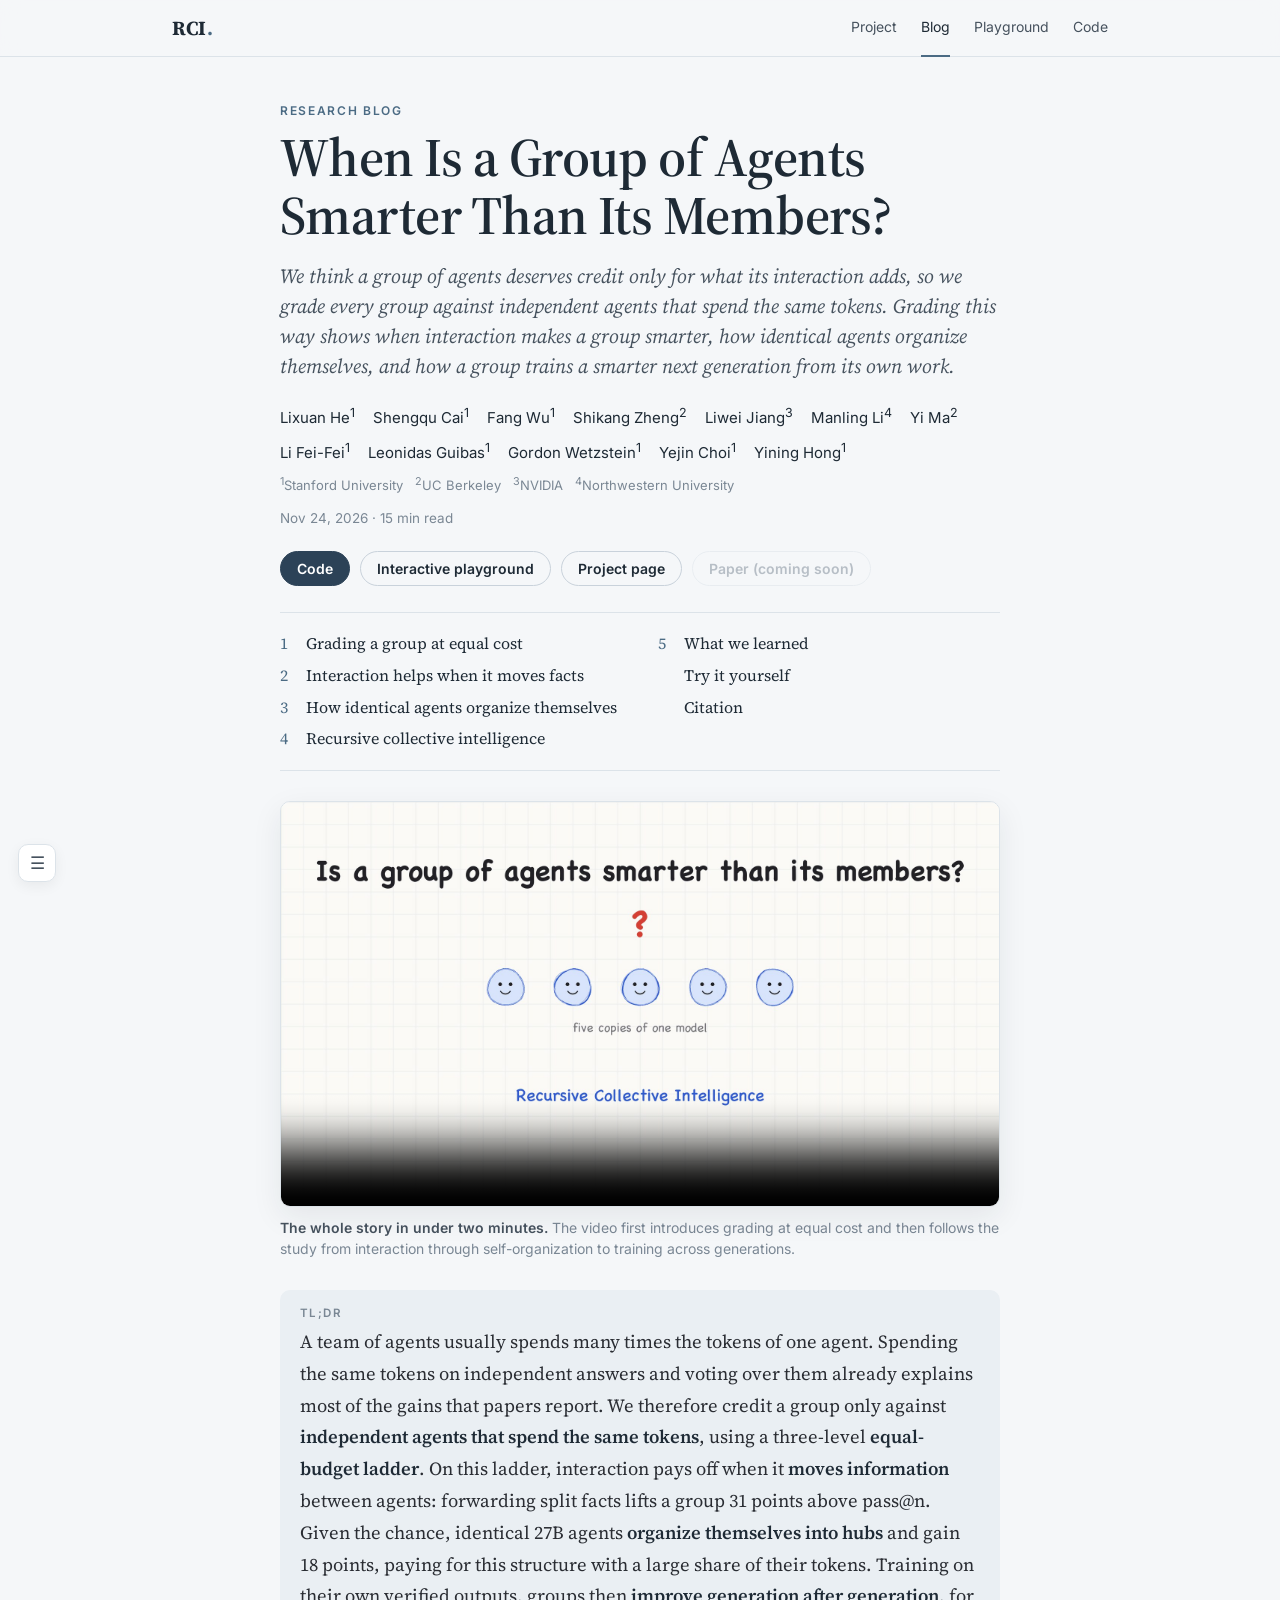
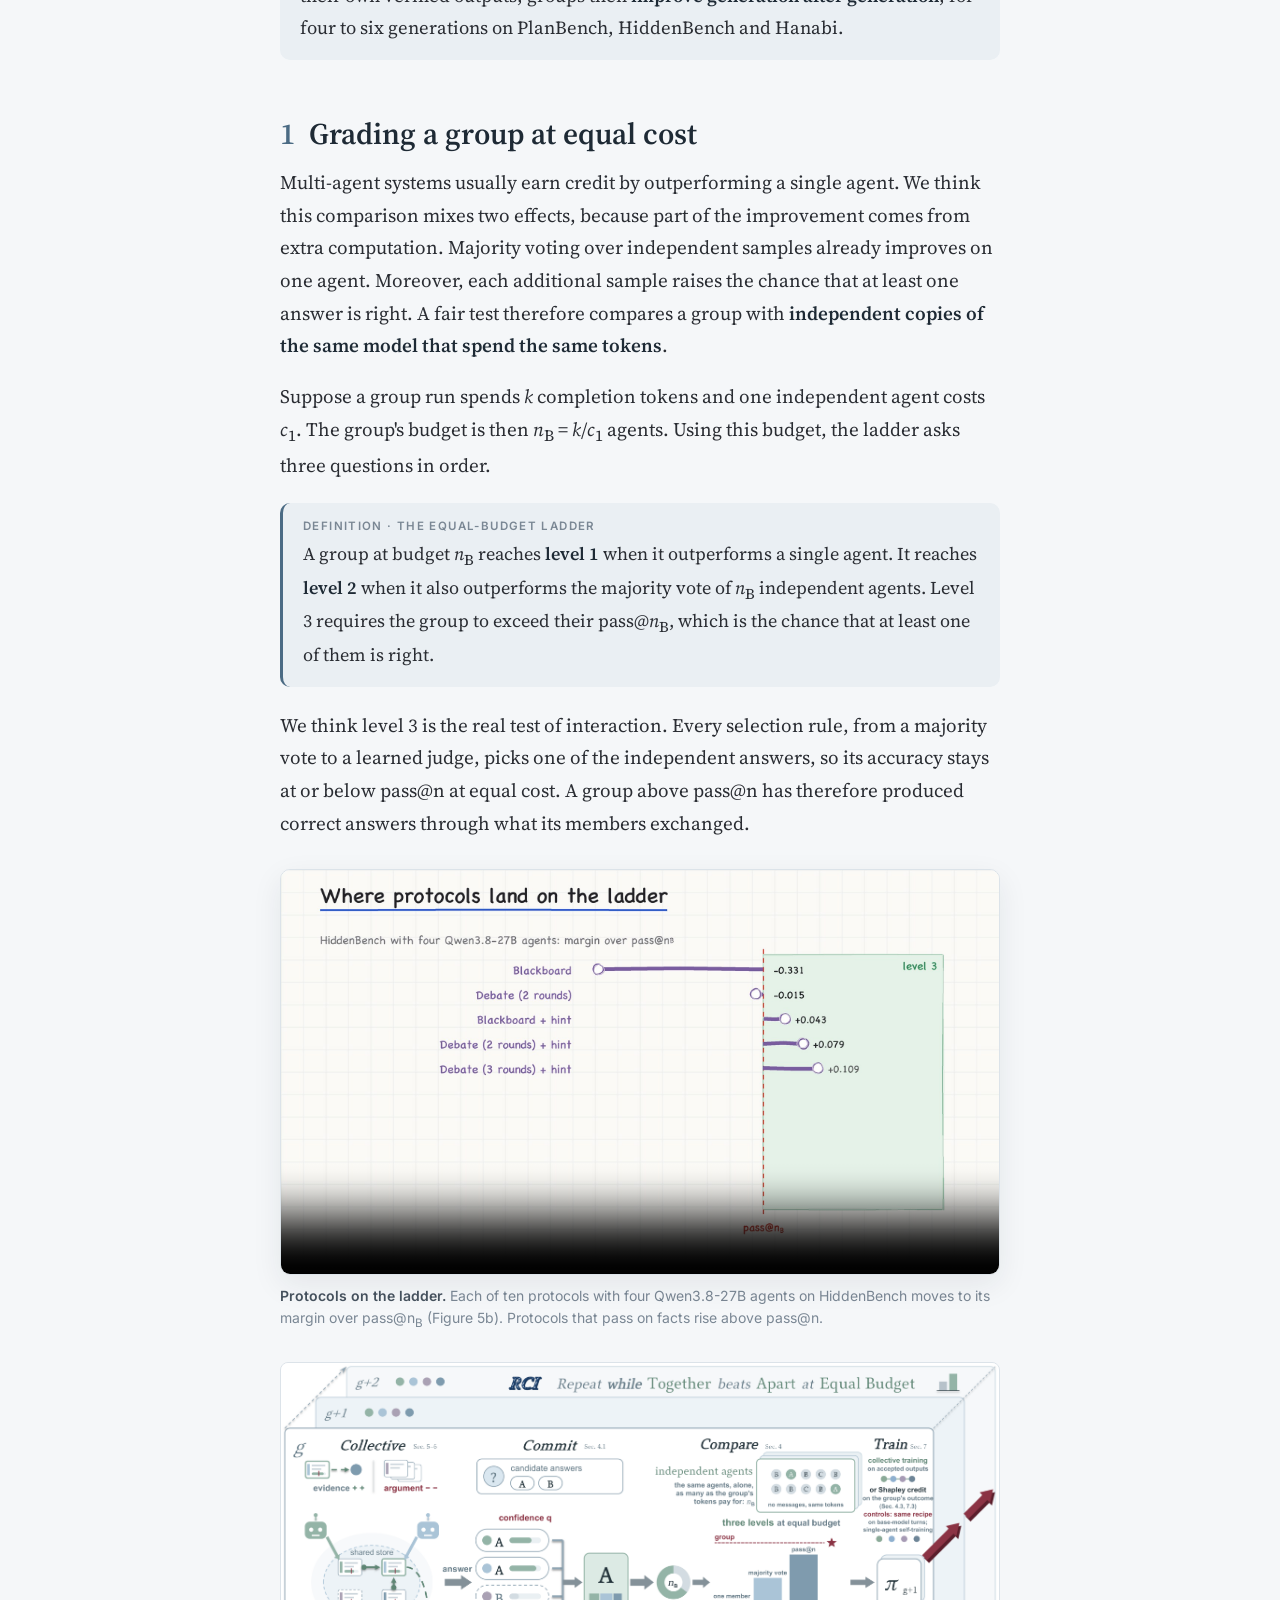
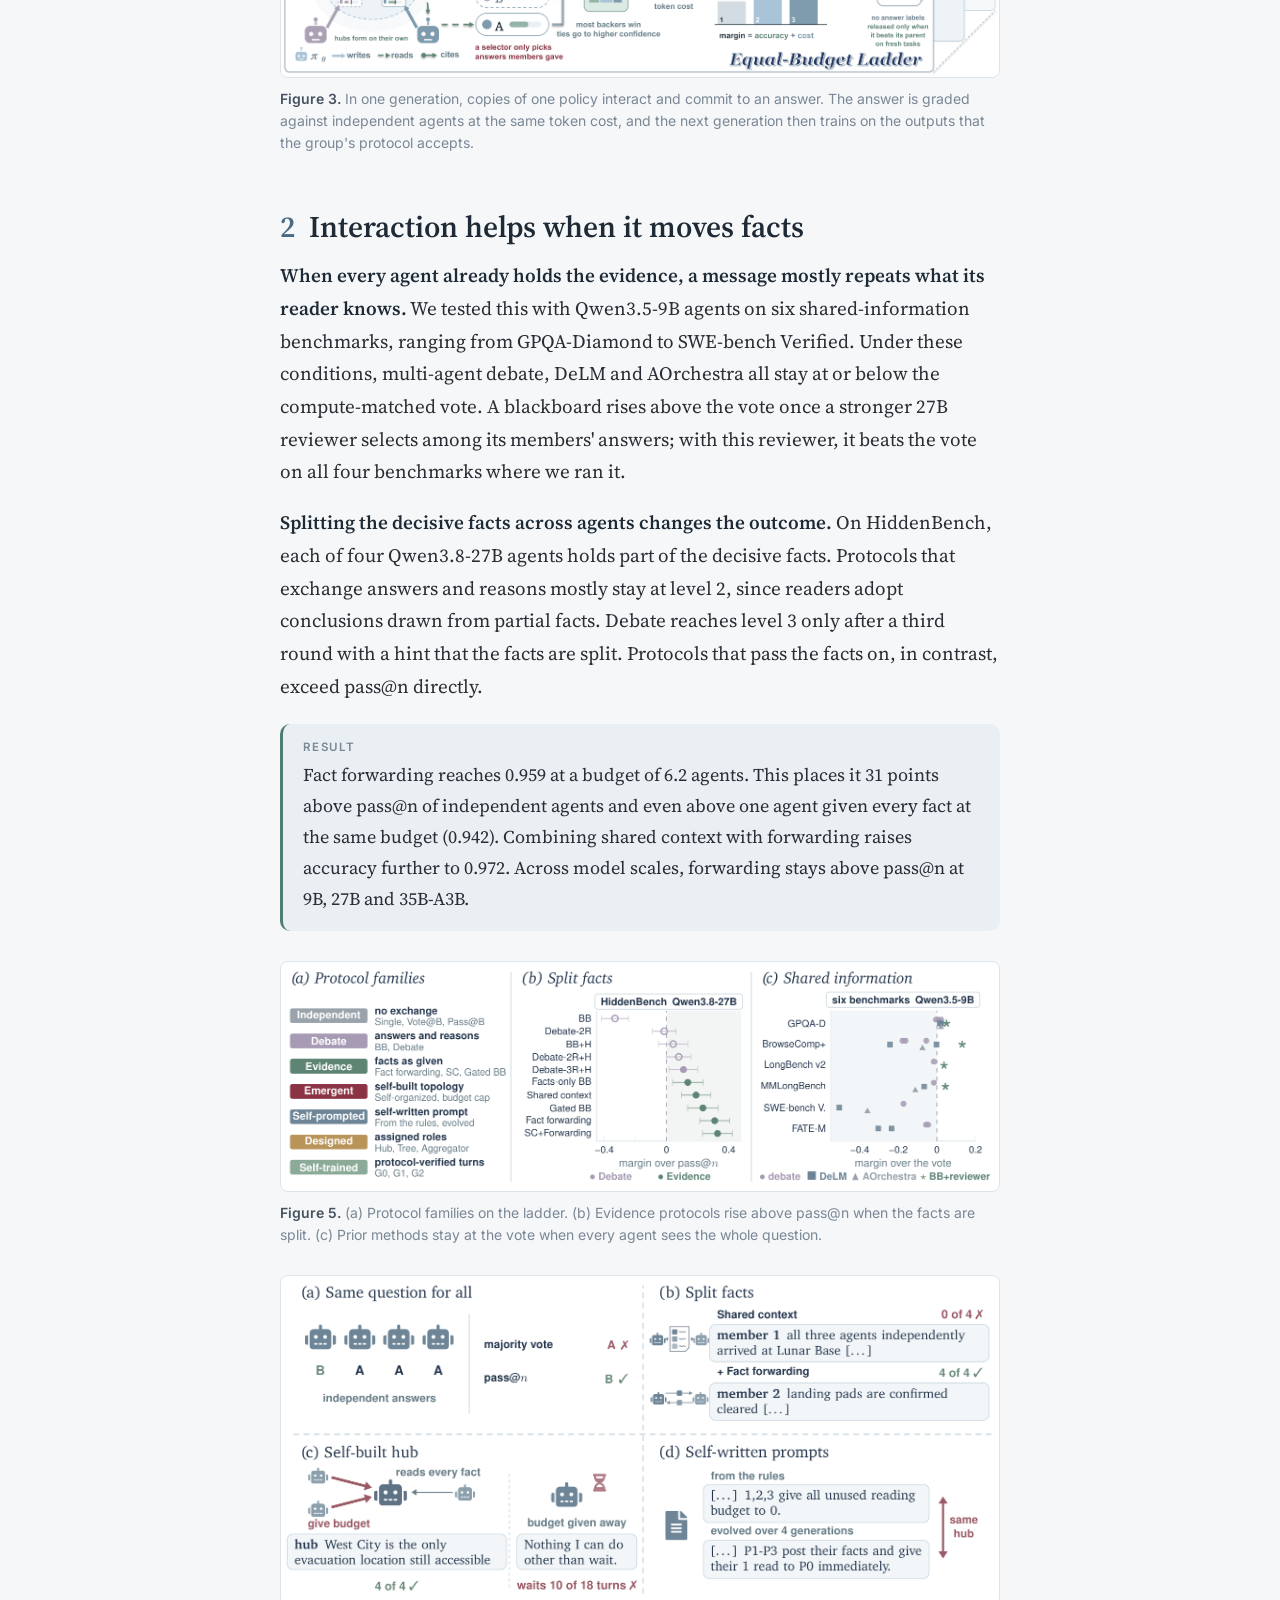
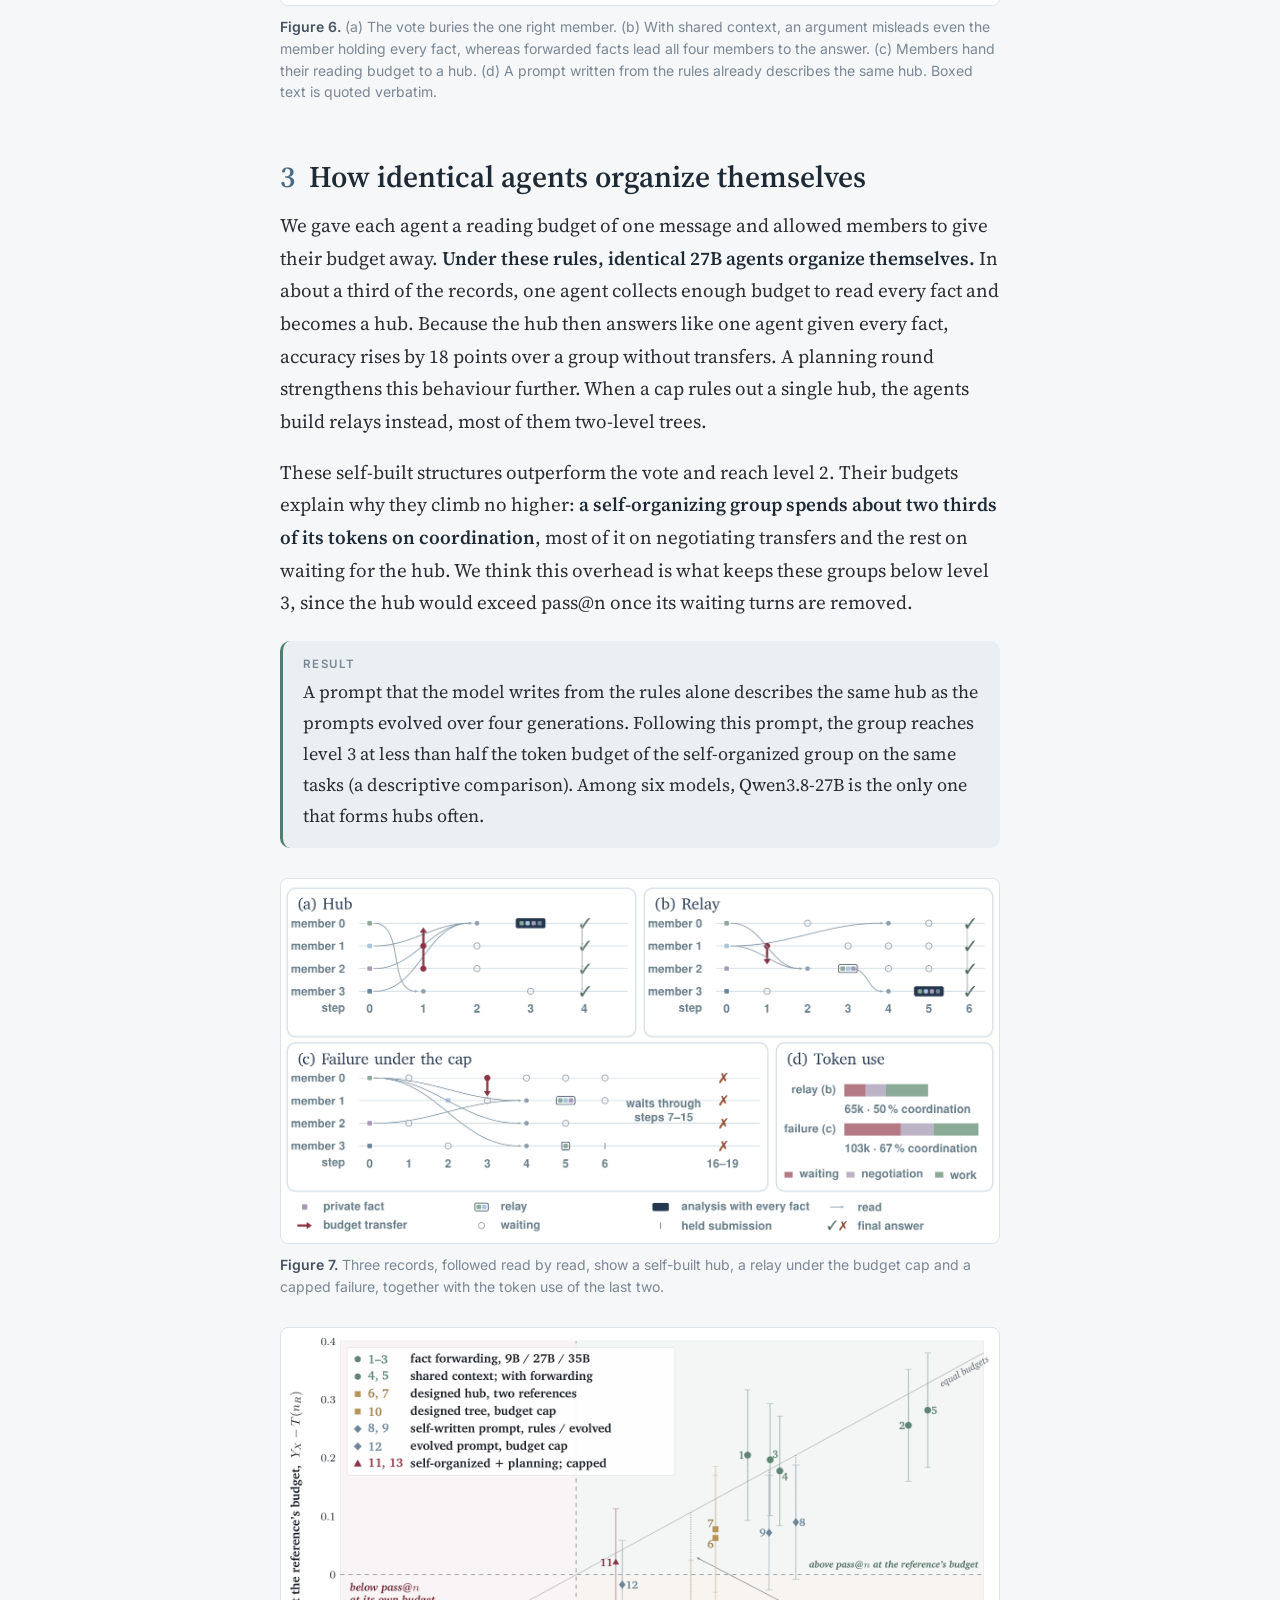
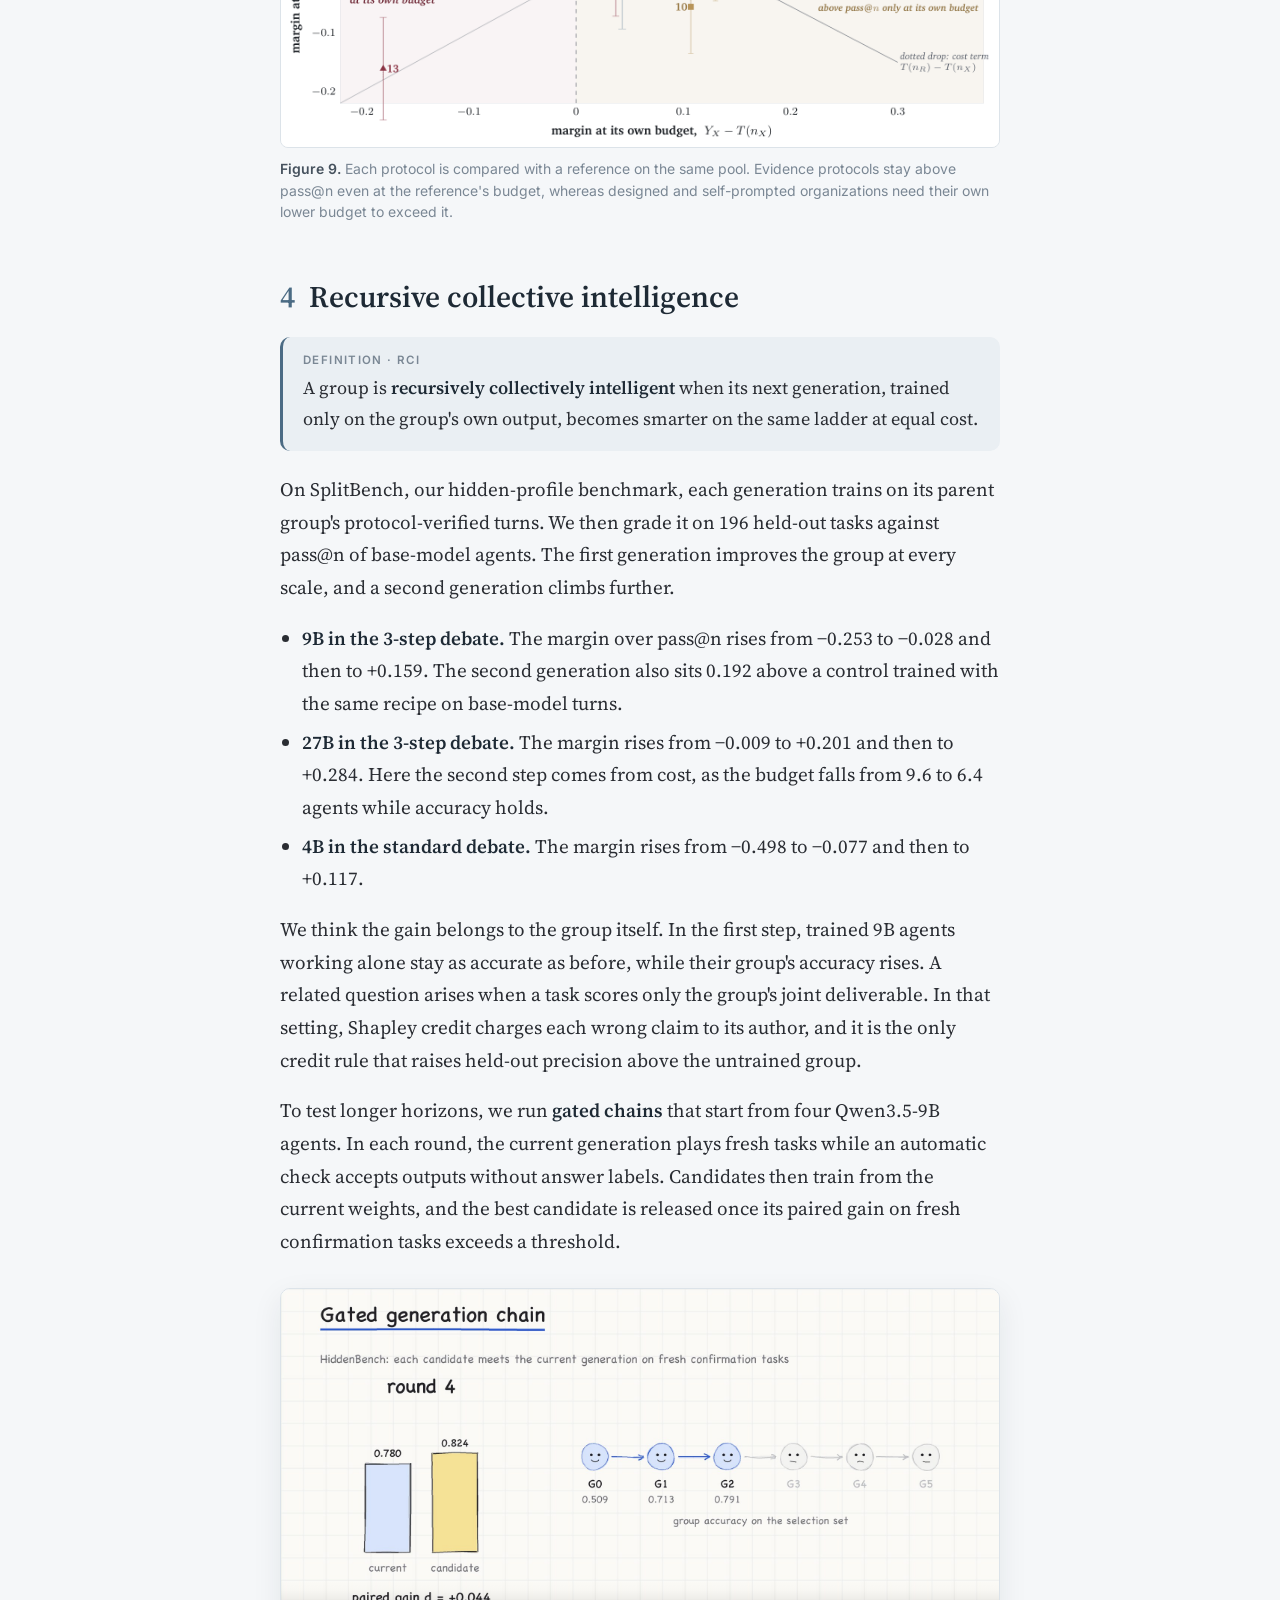
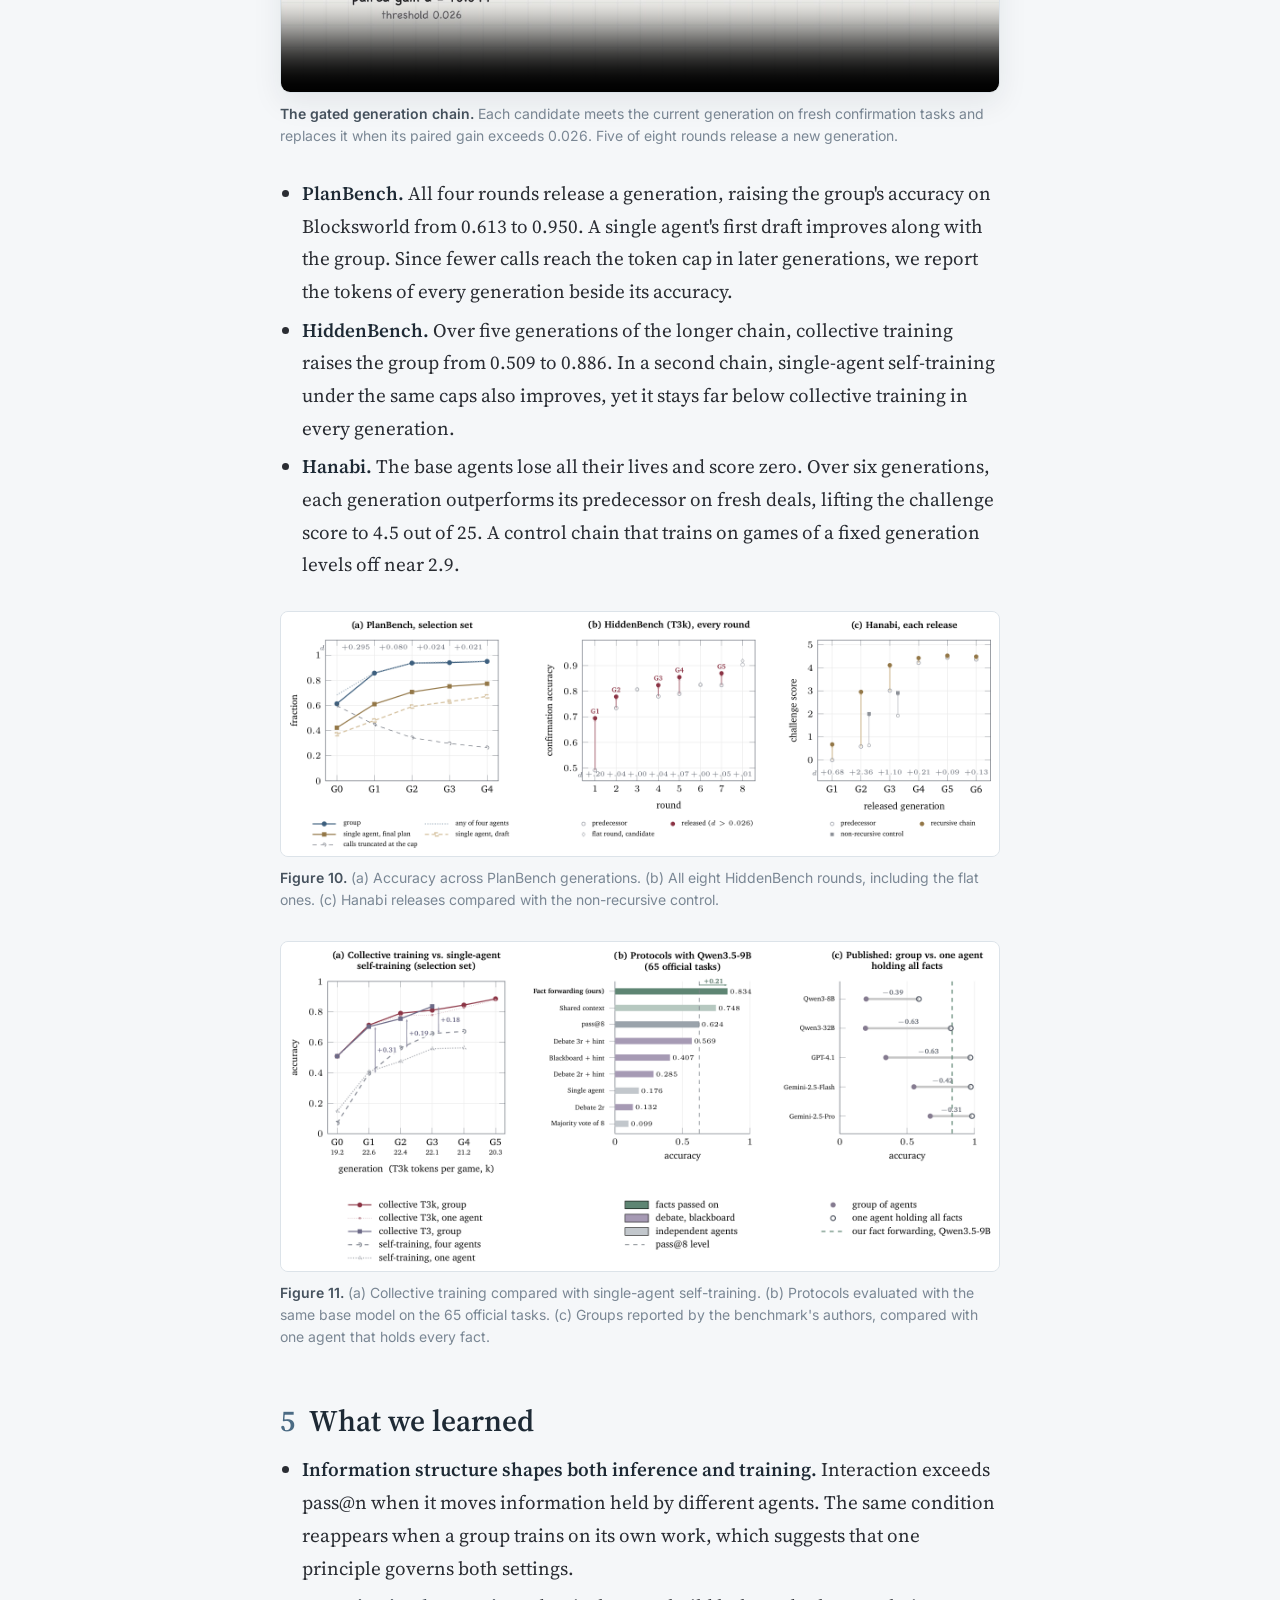
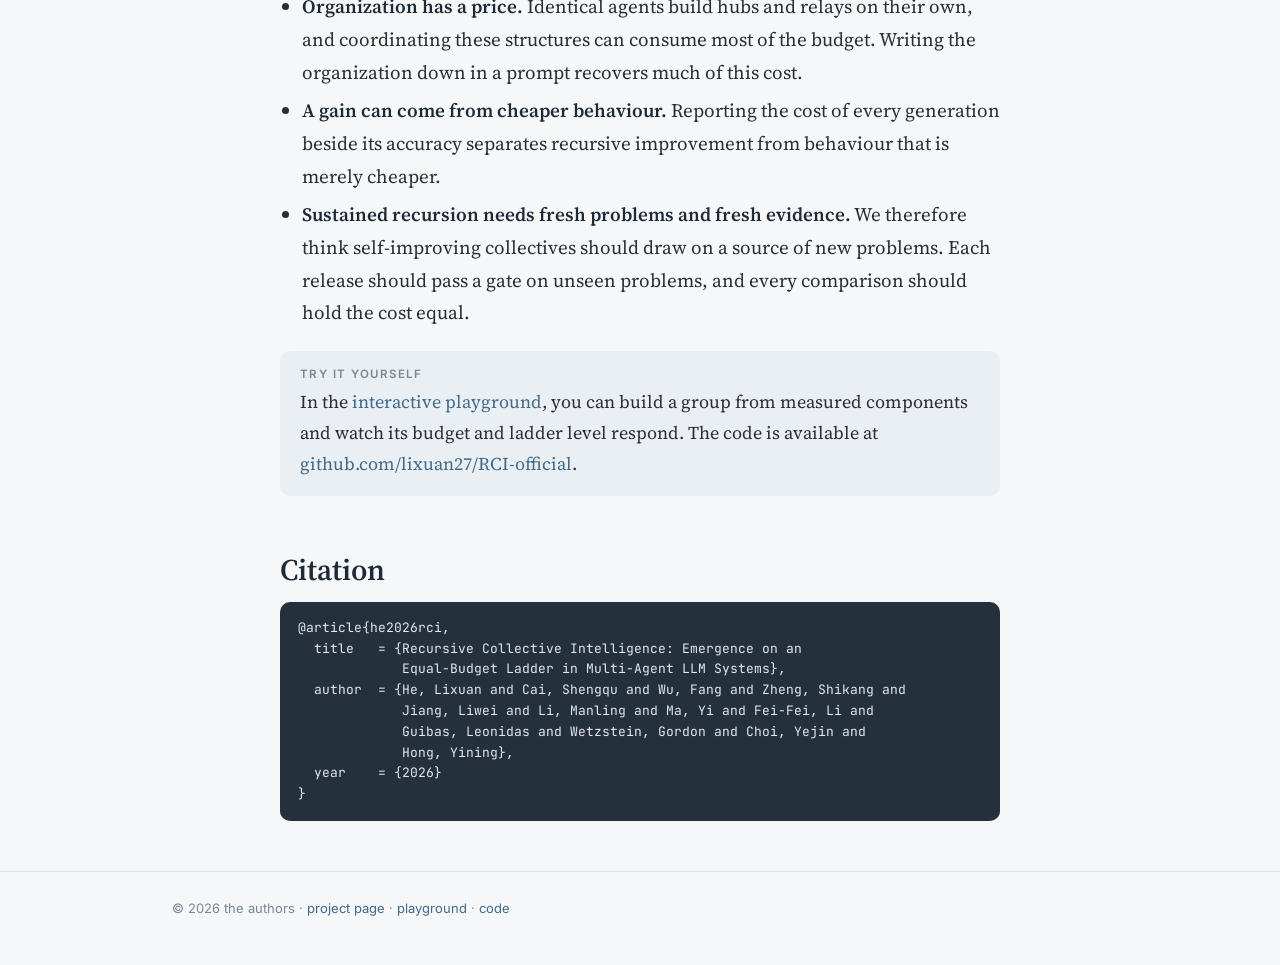
==== blog/index.html @ 14d9c44f "Site: merge blog recursion sections; drop 'public benchmark' wording; refreshed Figures 6 and 7 Co-A" ====
<!DOCTYPE html>
<html lang="en">
<head>
<meta charset="utf-8">
<meta name="viewport" content="width=device-width, initial-scale=1, viewport-fit=cover">
<title>When Is a Group of Agents Smarter Than Its Members?</title>
<meta name="description" content="The equal-budget ladder and recursive collective intelligence in multi-agent LLM systems.">
<link rel="preconnect" href="https://fonts.googleapis.com"><link rel="preconnect" href="https://fonts.gstatic.com" crossorigin>
<link href="https://fonts.googleapis.com/css2?family=Inter:wght@400;500;600;700&family=Source+Serif+4:ital,opsz,wght@0,8..60,400;0,8..60,600;0,8..60,700;1,8..60,400&family=JetBrains+Mono:wght@400;600&display=swap" rel="stylesheet">
<link rel="stylesheet" href="../assets/style.css">
</head>
<body>
<div class="progress" id="progress"></div>
<div class="topbar"><div class="wrap">
  <a class="brand" href="../">RCI<span>.</span></a>
  <div class="nav-links"><a href="../">Project</a><a class="on" href="./">Blog</a><a href="../playground/">Playground</a><a href="https://github.com/lixuan27/RCI-official">Code</a></div>
</div></div>

<main class="wrap">
<header class="col" style="padding-top:46px">
  <div class="kicker">Research blog</div>
  <h1 class="title">When Is a Group of Agents Smarter Than Its Members?</h1>
  <p class="dek">We think a group of agents deserves credit only for what its interaction adds, so we grade every group against independent agents that spend the same tokens. Grading this way shows when interaction makes a group smarter, how identical agents organize themselves, and how a group trains a smarter next generation from its own work.</p>
  <div class="authors"><span>Lixuan He<sup>1</sup></span><span>Shengqu Cai<sup>1</sup></span><span>Fang Wu<sup>1</sup></span><span>Shikang Zheng<sup>2</sup></span><span>Liwei Jiang<sup>3</sup></span><span>Manling Li<sup>4</sup></span><span>Yi Ma<sup>2</sup></span><span>Li Fei-Fei<sup>1</sup></span><span>Leonidas Guibas<sup>1</sup></span><span>Gordon Wetzstein<sup>1</sup></span><span>Yejin Choi<sup>1</sup></span><span>Yining Hong<sup>1</sup></span></div>
  <div class="affils"><sup>1</sup>Stanford University &nbsp; <sup>2</sup>UC Berkeley &nbsp; <sup>3</sup>NVIDIA &nbsp; <sup>4</sup>Northwestern University</div>
  <div class="byline">Nov 24, 2026 · 15 min read</div>
  <div class="btns">
    <a class="btn" href="https://github.com/lixuan27/RCI-official">Code</a>
    <a class="btn ghost" href="../playground/">Interactive playground</a>
    <a class="btn ghost" href="../">Project page</a>
    <a class="btn off" aria-disabled="true">Paper (coming soon)</a>
  </div>
  <nav class="toc">
    <a href="#s1"><span class="n">1</span>Grading a group at equal cost</a>
    <a href="#s5"><span class="n">5</span>What we learned</a>
    <a href="#s2"><span class="n">2</span>Interaction helps when it moves facts</a>
    <a href="#try"><span class="n"></span>Try it yourself</a>
    <a href="#s3"><span class="n">3</span>How identical agents organize themselves</a>
    <a href="#cite"><span class="n"></span>Citation</a>
    <a href="#s4"><span class="n">4</span>Recursive collective intelligence</a>
  </nav>
</header>

<figure class="w">
  <div class="video"><video src="../video/overview.mp4" poster="../video/overview_poster.jpg" controls preload="metadata" playsinline></video></div>
  <figcaption><b>The whole story in under two minutes.</b> The video first introduces grading at equal cost and then follows the study from interaction through self-organization to training across generations.</figcaption>
</figure>

<article class="prose">
  <div class="callout tldr"><div class="lab">TL;DR</div>
    <p>A team of agents usually spends many times the tokens of one agent. Spending the same tokens on independent answers and voting over them already explains most of the gains that papers report. We therefore credit a group only against <b>independent agents that spend the same tokens</b>, using a three-level <b>equal-budget ladder</b>. On this ladder, interaction pays off when it <b>moves information</b> between agents: forwarding split facts lifts a group 31 points above pass@n. Given the chance, identical 27B agents <b>organize themselves into hubs</b> and gain 18 points, paying for this structure with a large share of their tokens. Training on their own verified outputs, groups then <b>improve generation after generation</b>, for four to six generations on PlanBench, HiddenBench and Hanabi.</p>
  </div>

  <h2 class="sec" id="s1"><span class="num">1</span>Grading a group at equal cost</h2>
  <p>Multi-agent systems usually earn credit by outperforming a single agent. We think this comparison mixes two effects, because part of the improvement comes from extra computation. Majority voting over independent samples already improves on one agent. Moreover, each additional sample raises the chance that at least one answer is right. A fair test therefore compares a group with <b>independent copies of the same model that spend the same tokens</b>.</p>
  <p>Suppose a group run spends <i>k</i> completion tokens and one independent agent costs <i>c</i><sub>1</sub>. The group's budget is then <i>n</i><sub>B</sub> = <i>k</i>/<i>c</i><sub>1</sub> agents. Using this budget, the ladder asks three questions in order.</p>
  <div class="callout def"><div class="lab">Definition · the equal-budget ladder</div>
    <p>A group at budget <i>n</i><sub>B</sub> reaches <b>level 1</b> when it outperforms a single agent. It reaches <b>level 2</b> when it also outperforms the majority vote of <i>n</i><sub>B</sub> independent agents. Level 3 requires the group to exceed their pass@<i>n</i><sub>B</sub>, which is the chance that at least one of them is right.</p></div>
  <p>We think level 3 is the real test of interaction. Every selection rule, from a majority vote to a learned judge, picks one of the independent answers, so its accuracy stays at or below pass@n at equal cost. A group above pass@n has therefore produced correct answers through what its members exchanged.</p>
</article>
<figure class="w">
  <div class="video"><video src="../video/ladder.mp4" poster="../video/ladder_poster.jpg" controls muted loop preload="metadata" playsinline></video></div>
  <figcaption><b>Protocols on the ladder.</b> Each of ten protocols with four Qwen3.8-27B agents on HiddenBench moves to its margin over pass@n<sub>B</sub> (Figure 5b). Protocols that pass on facts rise above pass@n.</figcaption>
</figure>
<figure class="w"><img src="../assets/fig/fig3.png" alt="Overview of one generation"><figcaption><b>Figure 3.</b> In one generation, copies of one policy interact and commit to an answer. The answer is graded against independent agents at the same token cost, and the next generation then trains on the outputs that the group's protocol accepts.</figcaption></figure>

<article class="prose">
  <h2 class="sec" id="s2"><span class="num">2</span>Interaction helps when it moves facts</h2>
  <p><b>When every agent already holds the evidence, a message mostly repeats what its reader knows.</b> We tested this with Qwen3.5-9B agents on six shared-information benchmarks, ranging from GPQA-Diamond to SWE-bench Verified. Under these conditions, multi-agent debate, DeLM and AOrchestra all stay at or below the compute-matched vote. A blackboard rises above the vote once a stronger 27B reviewer selects among its members' answers; with this reviewer, it beats the vote on all four benchmarks where we ran it.</p>
  <p><b>Splitting the decisive facts across agents changes the outcome.</b> On HiddenBench, each of four Qwen3.8-27B agents holds part of the decisive facts. Protocols that exchange answers and reasons mostly stay at level 2, since readers adopt conclusions drawn from partial facts. Debate reaches level 3 only after a third round with a hint that the facts are split. Protocols that pass the facts on, in contrast, exceed pass@n directly.</p>
  <div class="callout res"><div class="lab">Result</div>
    <p>Fact forwarding reaches 0.959 at a budget of 6.2 agents. This places it 31 points above pass@n of independent agents and even above one agent given every fact at the same budget (0.942). Combining shared context with forwarding raises accuracy further to 0.972. Across model scales, forwarding stays above pass@n at 9B, 27B and 35B-A3B.</p></div>
</article>
<figure class="w"><img src="../assets/fig/fig5.png" alt="Protocol families on the ladder"><figcaption><b>Figure 5.</b> (a) Protocol families on the ladder. (b) Evidence protocols rise above pass@n when the facts are split. (c) Prior methods stay at the vote when every agent sees the whole question.</figcaption></figure>
<figure class="w"><img src="../assets/fig/fig6.png" alt="Qualitative results"><figcaption><b>Figure 6.</b> (a) The vote buries the one right member. (b) With shared context, an argument misleads even the member holding every fact, whereas forwarded facts lead all four members to the answer. (c) Members hand their reading budget to a hub. (d) A prompt written from the rules already describes the same hub. Boxed text is quoted verbatim.</figcaption></figure>

<article class="prose">
  <h2 class="sec" id="s3"><span class="num">3</span>How identical agents organize themselves</h2>
  <p>We gave each agent a reading budget of one message and allowed members to give their budget away. <b>Under these rules, identical 27B agents organize themselves.</b> In about a third of the records, one agent collects enough budget to read every fact and becomes a hub. Because the hub then answers like one agent given every fact, accuracy rises by 18 points over a group without transfers. A planning round strengthens this behaviour further. When a cap rules out a single hub, the agents build relays instead, most of them two-level trees.</p>
  <p>These self-built structures outperform the vote and reach level 2. Their budgets explain why they climb no higher: <b>a self-organizing group spends about two thirds of its tokens on coordination</b>, most of it on negotiating transfers and the rest on waiting for the hub. We think this overhead is what keeps these groups below level 3, since the hub would exceed pass@n once its waiting turns are removed.</p>
  <div class="callout res"><div class="lab">Result</div>
    <p>A prompt that the model writes from the rules alone describes the same hub as the prompts evolved over four generations. Following this prompt, the group reaches level 3 at less than half the token budget of the self-organized group on the same tasks (a descriptive comparison). Among six models, Qwen3.8-27B is the only one that forms hubs often.</p></div>
</article>
<figure class="w"><img src="../assets/fig/fig7.png" alt="How identical agents organize"><figcaption><b>Figure 7.</b> Three records, followed read by read, show a self-built hub, a relay under the budget cap and a capped failure, together with the token use of the last two.</figcaption></figure>
<figure class="w"><img src="../assets/fig/fig9.png" alt="Accuracy and cost to level 3"><figcaption><b>Figure 9.</b> Each protocol is compared with a reference on the same pool. Evidence protocols stay above pass@n even at the reference's budget, whereas designed and self-prompted organizations need their own lower budget to exceed it.</figcaption></figure>

<article class="prose">
  <h2 class="sec" id="s4"><span class="num">4</span>Recursive collective intelligence</h2>
  <div class="callout def"><div class="lab">Definition · RCI</div>
    <p>A group is <b>recursively collectively intelligent</b> when its next generation, trained only on the group's own output, becomes smarter on the same ladder at equal cost.</p></div>
  <p>On SplitBench, our hidden-profile benchmark, each generation trains on its parent group's protocol-verified turns. We then grade it on 196 held-out tasks against pass@n of base-model agents. The first generation improves the group at every scale, and a second generation climbs further.</p>
  <ul>
    <li><b>9B in the 3-step debate.</b> The margin over pass@n rises from −0.253 to −0.028 and then to +0.159. The second generation also sits 0.192 above a control trained with the same recipe on base-model turns.</li>
    <li><b>27B in the 3-step debate.</b> The margin rises from −0.009 to +0.201 and then to +0.284. Here the second step comes from cost, as the budget falls from 9.6 to 6.4 agents while accuracy holds.</li>
    <li><b>4B in the standard debate.</b> The margin rises from −0.498 to −0.077 and then to +0.117.</li>
  </ul>
  <p>We think the gain belongs to the group itself. In the first step, trained 9B agents working alone stay as accurate as before, while their group's accuracy rises. A related question arises when a task scores only the group's joint deliverable. In that setting, Shapley credit charges each wrong claim to its author, and it is the only credit rule that raises held-out precision above the untrained group.</p>

  <p>To test longer horizons, we run <b>gated chains</b> that start from four Qwen3.5-9B agents. In each round, the current generation plays fresh tasks while an automatic check accepts outputs without answer labels. Candidates then train from the current weights, and the best candidate is released once its paired gain on fresh confirmation tasks exceeds a threshold.</p>
</article>
<figure class="w">
  <div class="video"><video src="../video/chain.mp4" poster="../video/chain_poster.jpg" controls muted loop preload="metadata" playsinline></video></div>
  <figcaption><b>The gated generation chain.</b> Each candidate meets the current generation on fresh confirmation tasks and replaces it when its paired gain exceeds 0.026. Five of eight rounds release a new generation.</figcaption>
</figure>
<article class="prose">
  <ul>
    <li><b>PlanBench.</b> All four rounds release a generation, raising the group's accuracy on Blocksworld from 0.613 to 0.950. A single agent's first draft improves along with the group. Since fewer calls reach the token cap in later generations, we report the tokens of every generation beside its accuracy.</li>
    <li><b>HiddenBench.</b> Over five generations of the longer chain, collective training raises the group from 0.509 to 0.886. In a second chain, single-agent self-training under the same caps also improves, yet it stays far below collective training in every generation.</li>
    <li><b>Hanabi.</b> The base agents lose all their lives and score zero. Over six generations, each generation outperforms its predecessor on fresh deals, lifting the challenge score to 4.5 out of 25. A control chain that trains on games of a fixed generation levels off near 2.9.</li>
  </ul>
</article>
<figure class="w"><img src="../assets/fig/fig10.png" alt="Recursion on three benchmarks"><figcaption><b>Figure 10.</b> (a) Accuracy across PlanBench generations. (b) All eight HiddenBench rounds, including the flat ones. (c) Hanabi releases compared with the non-recursive control.</figcaption></figure>
<figure class="w"><img src="../assets/fig/fig11.png" alt="HiddenBench details"><figcaption><b>Figure 11.</b> (a) Collective training compared with single-agent self-training. (b) Protocols evaluated with the same base model on the 65 official tasks. (c) Groups reported by the benchmark's authors, compared with one agent that holds every fact.</figcaption></figure>

<article class="prose">
  <h2 class="sec" id="s5"><span class="num">5</span>What we learned</h2>
  <ul>
    <li><b>Information structure shapes both inference and training.</b> Interaction exceeds pass@n when it moves information held by different agents. The same condition reappears when a group trains on its own work, which suggests that one principle governs both settings.</li>
    <li><b>Organization has a price.</b> Identical agents build hubs and relays on their own, and coordinating these structures can consume most of the budget. Writing the organization down in a prompt recovers much of this cost.</li>
    <li><b>A gain can come from cheaper behaviour.</b> Reporting the cost of every generation beside its accuracy separates recursive improvement from behaviour that is merely cheaper.</li>
    <li><b>Sustained recursion needs fresh problems and fresh evidence.</b> We therefore think self-improving collectives should draw on a source of new problems. Each release should pass a gate on unseen problems, and every comparison should hold the cost equal.</li>
  </ul>
  <div class="callout" id="try"><div class="lab">Try it yourself</div><p>In the <a href="../playground/">interactive playground</a>, you can build a group from measured components and watch its budget and ladder level respond. The code is available at <a href="https://github.com/lixuan27/RCI-official">github.com/lixuan27/RCI-official</a>.</p></div>

  <h2 class="sec" id="cite">Citation</h2>
<pre class="bib">@article{he2026rci,
  title   = {Recursive Collective Intelligence: Emergence on an
             Equal-Budget Ladder in Multi-Agent LLM Systems},
  author  = {He, Lixuan and Cai, Shengqu and Wu, Fang and Zheng, Shikang and
             Jiang, Liwei and Li, Manling and Ma, Yi and Fei-Fei, Li and
             Guibas, Leonidas and Wetzstein, Gordon and Choi, Yejin and
             Hong, Yining},
  year    = {2026}
}</pre>
</article>
</main>
<footer><div class="wrap">© 2026 the authors · <a href="../">project page</a> · <a href="../playground/">playground</a> · <a href="https://github.com/lixuan27/RCI-official">code</a></div></footer>

<div class="toc-float" id="tocf"><button aria-label="Contents" onclick="document.getElementById('tocf').classList.toggle('open')">☰</button>
  <div class="panel">
    <a href="#s1">1 · Grading a group at equal cost</a><a href="#s2">2 · Interaction helps when it moves facts</a><a href="#s3">3 · How identical agents organize themselves</a>
    <a href="#s4">4 · Recursive collective intelligence</a><a href="#s5">5 · What we learned</a><a href="#cite">Citation</a>
  </div></div>
<script>
const bar=document.getElementById('progress'), secs=[...document.querySelectorAll('h2.sec[id]')], links=[...document.querySelectorAll('#tocf .panel a')];
addEventListener('scroll',()=>{const h=document.documentElement; bar.style.width=(100*h.scrollTop/(h.scrollHeight-h.clientHeight))+'%';
  let cur=secs[0].id; for(const s of secs){ if(s.getBoundingClientRect().top<120) cur=s.id; } links.forEach(a=>a.classList.toggle('on',a.getAttribute('href')==='#'+cur));},{passive:true});
document.addEventListener('click',e=>{const t=document.getElementById('tocf'); if(!t.contains(e.target)) t.classList.remove('open');});
</script>
</body>
</html>
---- assets/style.css ----
:root{
  --paper:#f5f7f9;--paper2:#eaeff3;--ink:#1e2a35;--ink2:#46525e;--mute:#7a8794;--line:#dce3e9;--card:#ffffff;
  --accent:#4b6b84;--navy:#2c4257;--sage:#4f7d71;--crim:#9a4a57;--plum:#6f6590;--sand:#a08c63;--slate:#6c8496;--sky:#3f6a8c;
  --serif:"Source Serif 4","Iowan Old Style",Georgia,serif;
  --sans:"Inter",-apple-system,"Segoe UI",Roboto,"Helvetica Neue",Arial,sans-serif;
  --mono:"JetBrains Mono",ui-monospace,SFMono-Regular,Menlo,monospace;
  --col:720px;--wide:980px;
}
*{box-sizing:border-box}
html{scroll-behavior:smooth;scroll-padding-top:70px}
body{margin:0;background:var(--paper);color:var(--ink);font-family:var(--sans);font-size:16px;line-height:1.6;-webkit-font-smoothing:antialiased}
a{color:var(--sky);text-decoration:none;text-underline-offset:3px}a:hover{text-decoration:underline}
img,video{max-width:100%;display:block}
.wrap{max-width:var(--wide);margin:0 auto;padding-left:max(22px,env(safe-area-inset-left,0px));padding-right:max(22px,env(safe-area-inset-right,0px))}
.col{max-width:var(--col);margin-left:auto;margin-right:auto}
.prose{max-width:var(--col);margin:0 auto}

/* top bar */
.topbar{position:sticky;top:0;z-index:30;background:rgba(245,247,249,.9);backdrop-filter:blur(10px);border-bottom:1px solid var(--line)}
.topbar .wrap{display:flex;align-items:center;gap:22px;height:56px}
.brand{font-family:var(--serif);font-weight:700;font-size:20px;color:var(--ink);letter-spacing:.2px}
.brand span{color:var(--accent)}
.brand:hover{text-decoration:none}
.nav-links{margin-left:auto;display:flex;gap:24px;font-size:14px}
.nav-links a{color:var(--ink2);padding:17px 0;border-bottom:2px solid transparent}
.nav-links a:hover{text-decoration:none;color:var(--ink)}
.nav-links a.on{color:var(--ink);border-bottom-color:var(--accent)}
.progress{position:fixed;top:0;left:0;height:2px;background:var(--accent);z-index:40;width:0}

/* type */
.kicker{font:600 12px var(--sans);letter-spacing:.14em;color:var(--accent);text-transform:uppercase}
h1.title{font-family:var(--serif);font-weight:600;font-size:clamp(34px,5vw,54px);line-height:1.08;letter-spacing:-.01em;color:var(--ink);margin:10px 0 16px;text-wrap:balance}
.dek{font-family:var(--serif);font-style:italic;font-size:20px;line-height:1.5;color:var(--ink2);margin:0 0 22px;text-wrap:pretty}
h2.sec{font-family:var(--serif);font-weight:600;font-size:30px;line-height:1.2;color:var(--ink);margin:56px 0 14px;text-wrap:balance}
h2.sec .num{color:var(--accent);margin-right:14px;font-weight:600}
h3{font-family:var(--serif);font-weight:600;font-size:21px;margin:30px 0 8px;color:var(--ink)}
.prose p,.prose li{font-family:var(--serif);font-size:19px;line-height:1.72;color:#2a2d33}
.prose p{margin:0 0 18px}
.prose ul{padding-left:22px;margin:0 0 18px}.prose li{margin:6px 0}
.prose b,.prose strong{font-weight:600;color:var(--ink)}
hr.rule{border:0;border-top:1px solid var(--line);margin:28px 0}

/* authors */
.authors{display:flex;flex-wrap:wrap;gap:8px 18px;font-size:15px;color:var(--ink)}
.authors span{white-space:nowrap}
.affils{font-size:13px;color:var(--mute);margin-top:8px}
.byline{font-size:13.5px;color:var(--mute);margin-top:12px}

/* buttons */
.btns{display:flex;flex-wrap:wrap;gap:10px;margin:22px 0 6px}
.btn{display:inline-flex;align-items:center;gap:8px;padding:8px 16px;border-radius:999px;font:600 14px var(--sans);border:1px solid var(--navy);color:#fff;background:var(--navy)}
.btn:hover{text-decoration:none;opacity:.9}
.btn.ghost{background:transparent;color:var(--ink);border-color:#c9d2db}
.btn.ghost:hover{background:var(--paper2)}
.btn.off{opacity:.5;pointer-events:none;background:transparent;color:var(--mute);border-color:var(--line)}
.btn svg{width:16px;height:16px}

/* table of contents */
.toc{display:grid;grid-template-columns:1fr 1fr;gap:6px 36px;border-top:1px solid var(--line);border-bottom:1px solid var(--line);padding:18px 0;margin:26px 0 30px;font-family:var(--serif);font-size:16px}
.toc a{color:var(--ink);display:flex;gap:12px}
.toc a .n{color:var(--accent);min-width:14px;font-variant-numeric:tabular-nums}
.toc a:hover{text-decoration:none;color:var(--accent)}
@media (max-width:640px){.toc{grid-template-columns:1fr}}
.toc-float{position:fixed;left:18px;bottom:18px;z-index:35}
.toc-float>button{width:38px;height:38px;border-radius:10px;border:1px solid var(--line);background:#fff;color:var(--ink2);cursor:pointer;font-size:17px;box-shadow:0 4px 14px rgba(0,0,0,.06)}
.toc-float .panel{display:none;position:absolute;bottom:46px;left:0;width:290px;background:#fff;border:1px solid var(--line);border-radius:12px;box-shadow:0 14px 36px rgba(30,30,30,.14);padding:10px}
.toc-float.open .panel{display:block}
.toc-float .panel a{display:block;padding:6px 10px;border-radius:6px;font:14px var(--serif);color:var(--ink2)}
.toc-float .panel a.on{background:var(--paper2);color:var(--accent)}
.toc-float .panel a:hover{text-decoration:none;background:var(--paper)}

/* callouts */
.callout{background:var(--paper2);border-radius:10px;padding:16px 20px;margin:22px 0}
.callout .lab{font:600 11.5px var(--sans);letter-spacing:.12em;text-transform:uppercase;color:var(--mute);margin-bottom:6px}
.callout p,.callout li{font-size:18px;margin:0}
.callout.def{border-left:3px solid var(--accent)}
.callout.res{border-left:3px solid var(--sage)}
.tldr p{font-size:18.5px}

/* media */
figure{margin:30px auto}
figure.w{max-width:var(--col)}
figure img{border-radius:8px;border:1px solid var(--line);background:#fff}
figcaption{font-size:14px;line-height:1.55;color:var(--mute);margin-top:10px}
figcaption b{color:var(--ink2);font-weight:600}
.video{position:relative;border-radius:10px;overflow:hidden;background:#fff;border:1px solid var(--line);box-shadow:0 10px 30px rgba(30,42,53,.08)}
.video video{width:100%;height:auto;display:block}

/* cards and stats */
.cards{display:grid;grid-template-columns:repeat(auto-fit,minmax(280px,1fr));gap:16px;margin:18px 0}
.card{background:var(--card);border:1px solid var(--line);border-radius:12px;padding:16px 18px;min-width:0}
.card h4{margin:0;font:600 15px var(--sans);color:var(--ink);display:flex;justify-content:space-between}
.card .sub{font-size:12.5px;color:var(--mute);margin-bottom:8px}
.card .cap{font-size:12px;color:var(--mute);margin-top:6px}
.card svg{width:100%;height:auto;display:block}
.stats{display:grid;grid-template-columns:repeat(4,minmax(0,1fr));gap:0;border-top:1px solid var(--line);border-bottom:1px solid var(--line);margin:26px 0}
.stats>div{padding:18px 18px 16px;border-right:1px solid var(--line);min-width:0}
.stats>div:last-child{border-right:0}
.stats .n{font:600 30px var(--serif);color:var(--ink);line-height:1.15}
.stats .n.g{color:var(--sage)}
.stats .t{font-size:13.5px;color:var(--ink2);margin-top:6px;line-height:1.45}
@media (max-width:820px){.stats{grid-template-columns:repeat(2,minmax(0,1fr))}.stats>div:nth-child(2){border-right:0}.stats>div:nth-child(-n+2){border-bottom:1px solid var(--line)}}
.grid2{display:grid;grid-template-columns:repeat(2,minmax(0,1fr));gap:22px}
@media (max-width:760px){.grid2{grid-template-columns:1fr}}
.big{font:600 34px var(--serif);color:var(--ink)}
.muted{color:var(--mute)}
.pill{display:inline-block;font:600 12px var(--sans);padding:2px 9px;border-radius:999px;background:var(--paper2);color:var(--ink2);border:1px solid var(--line)}
pre.bib{background:#24313d;color:#e5e7eb;border-radius:10px;padding:16px 18px;font:13px/1.6 var(--mono);overflow-x:auto}
footer{border-top:1px solid var(--line);color:var(--mute);font-size:13px;padding:26px 0 46px;margin-top:50px}
.fam-Fact{color:var(--sage)}.fam-Argue{color:var(--plum)}.fam-Self{color:var(--crim)}.fam-Notes{color:var(--slate)}.fam-Design{color:var(--sand)}.fam-Solo{color:#8a919a}
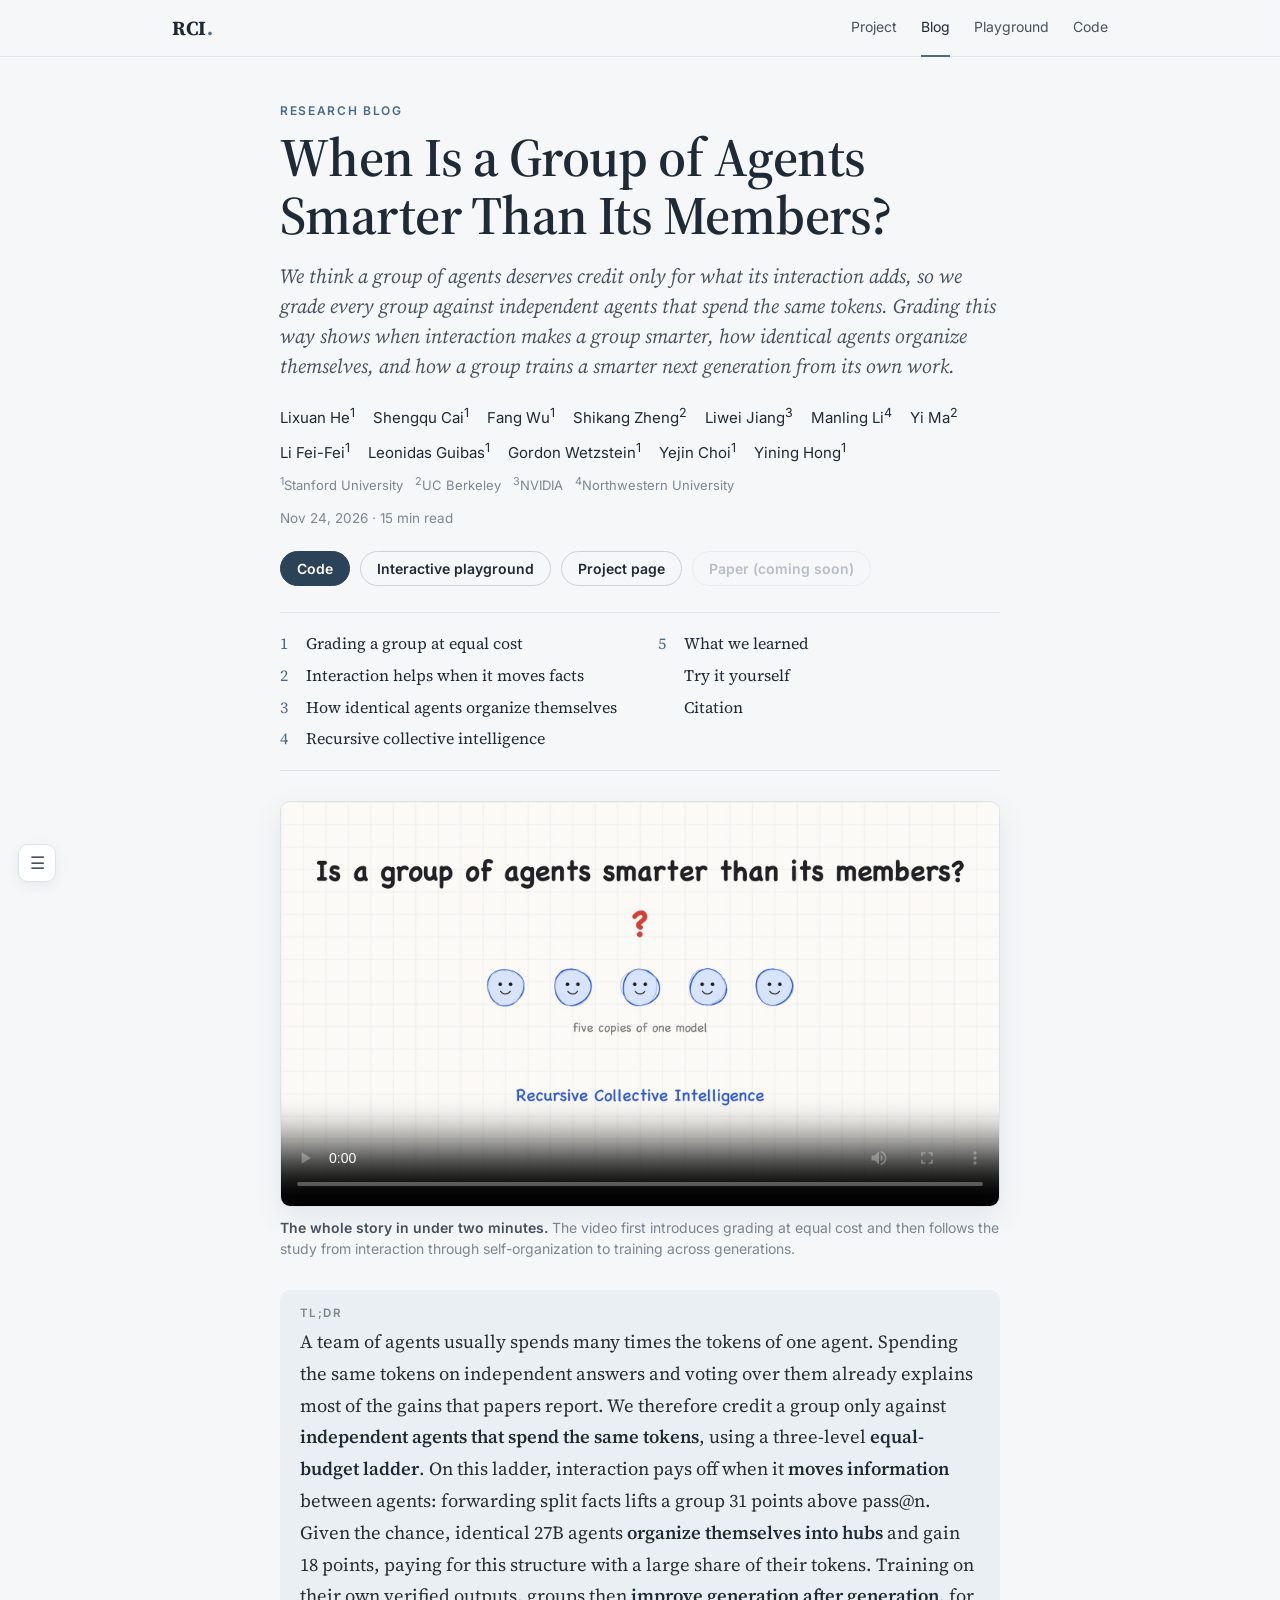
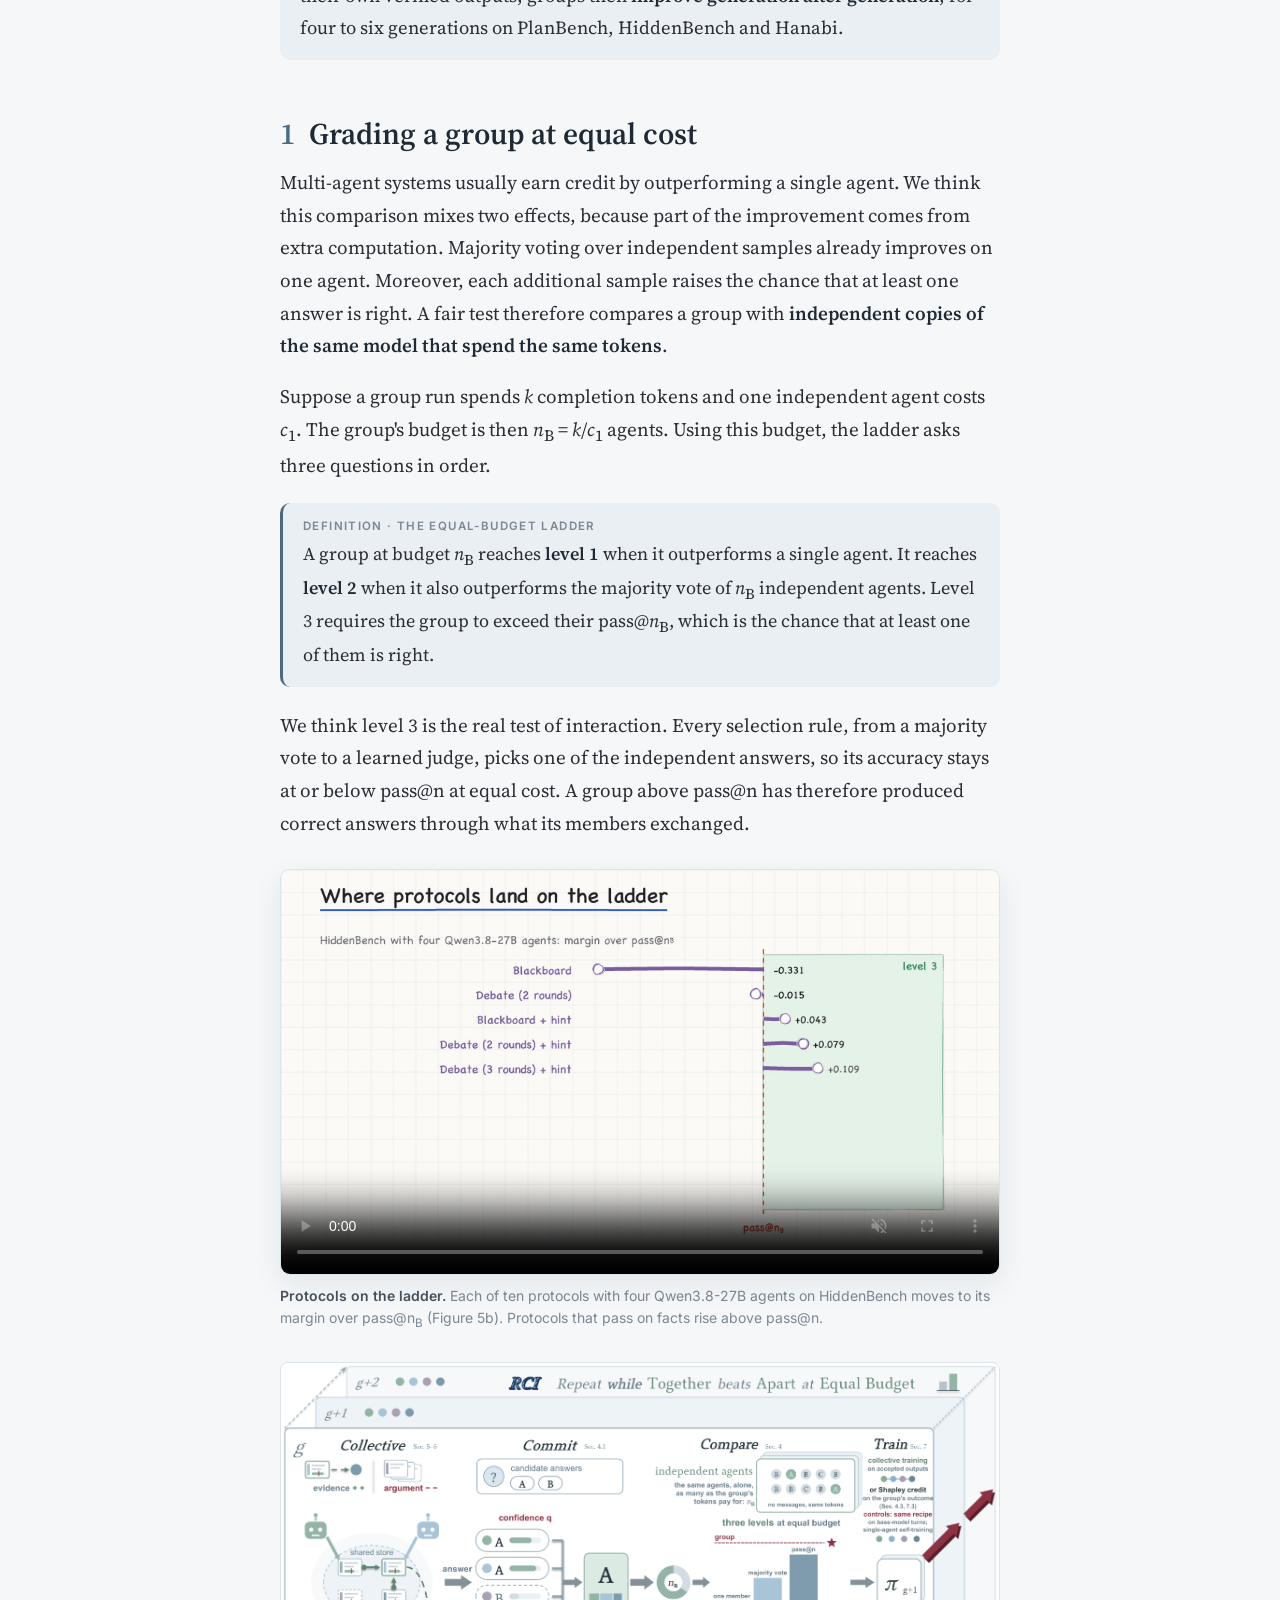
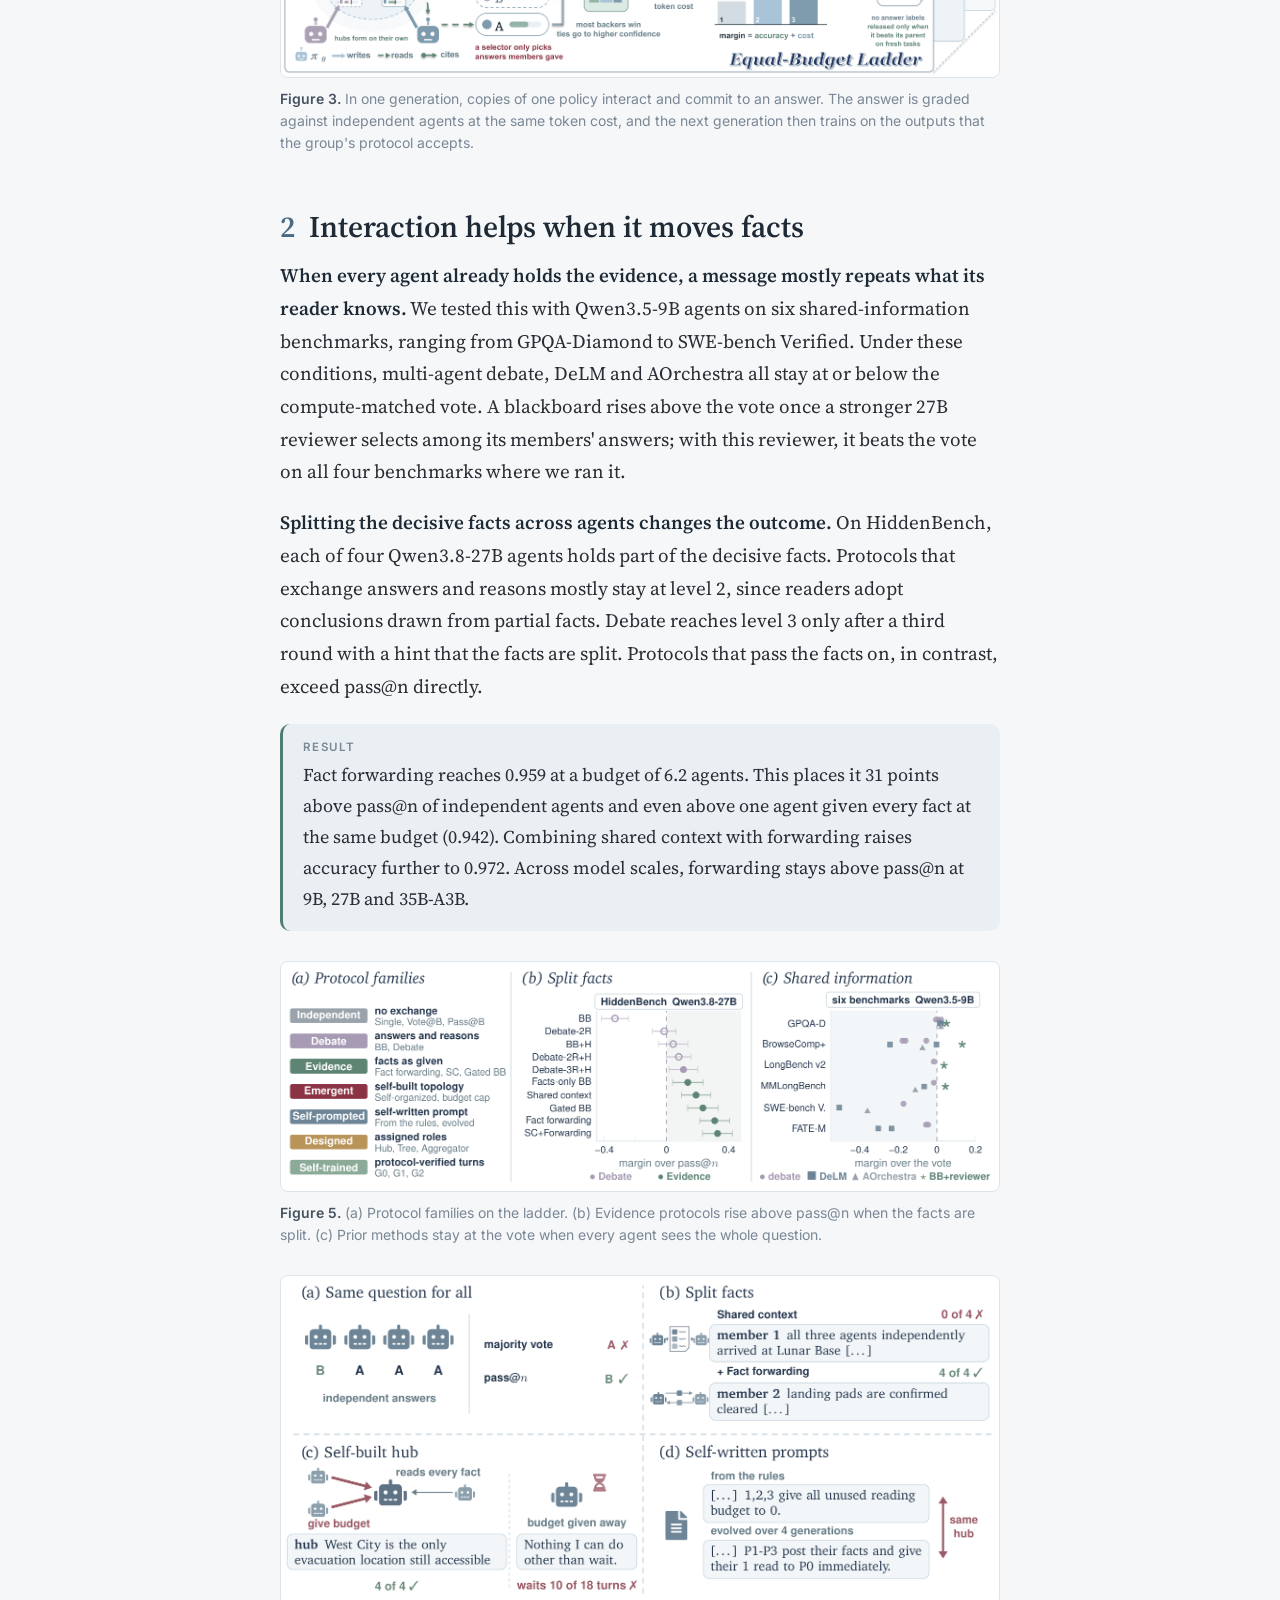
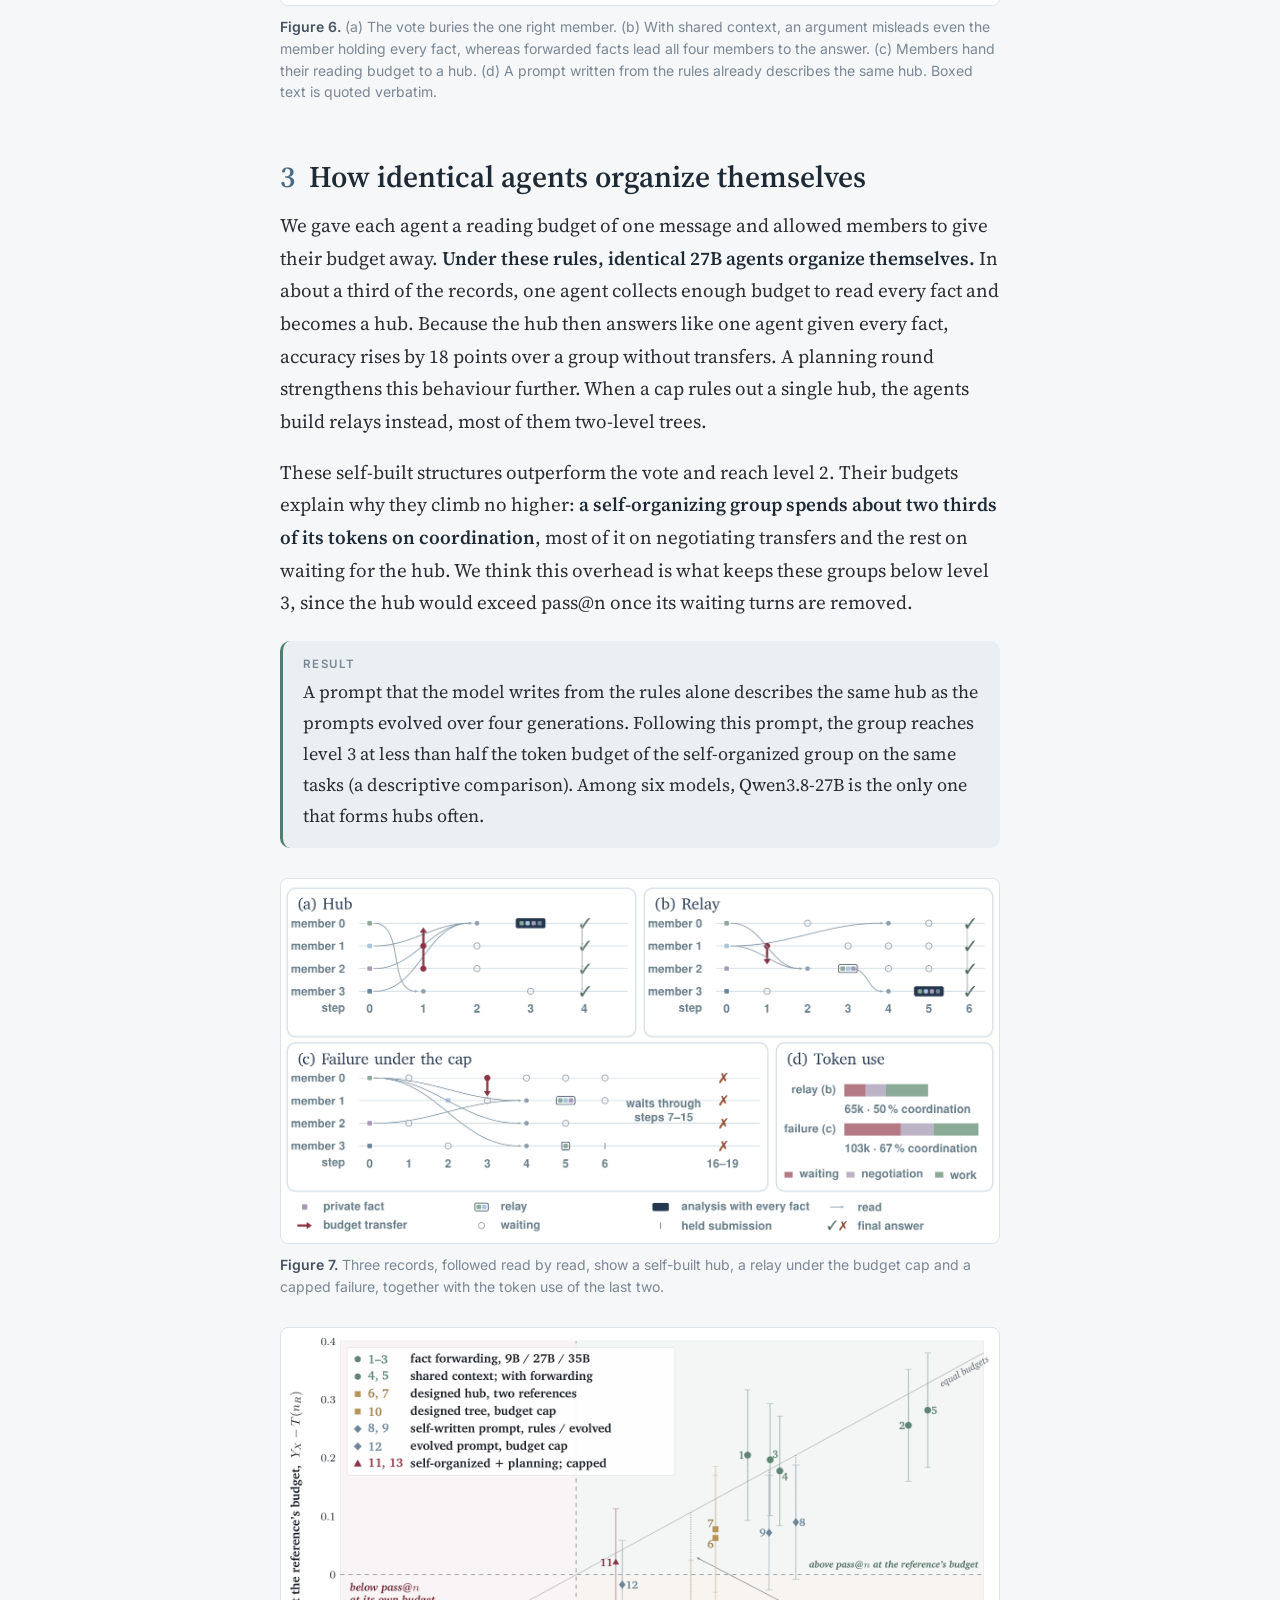
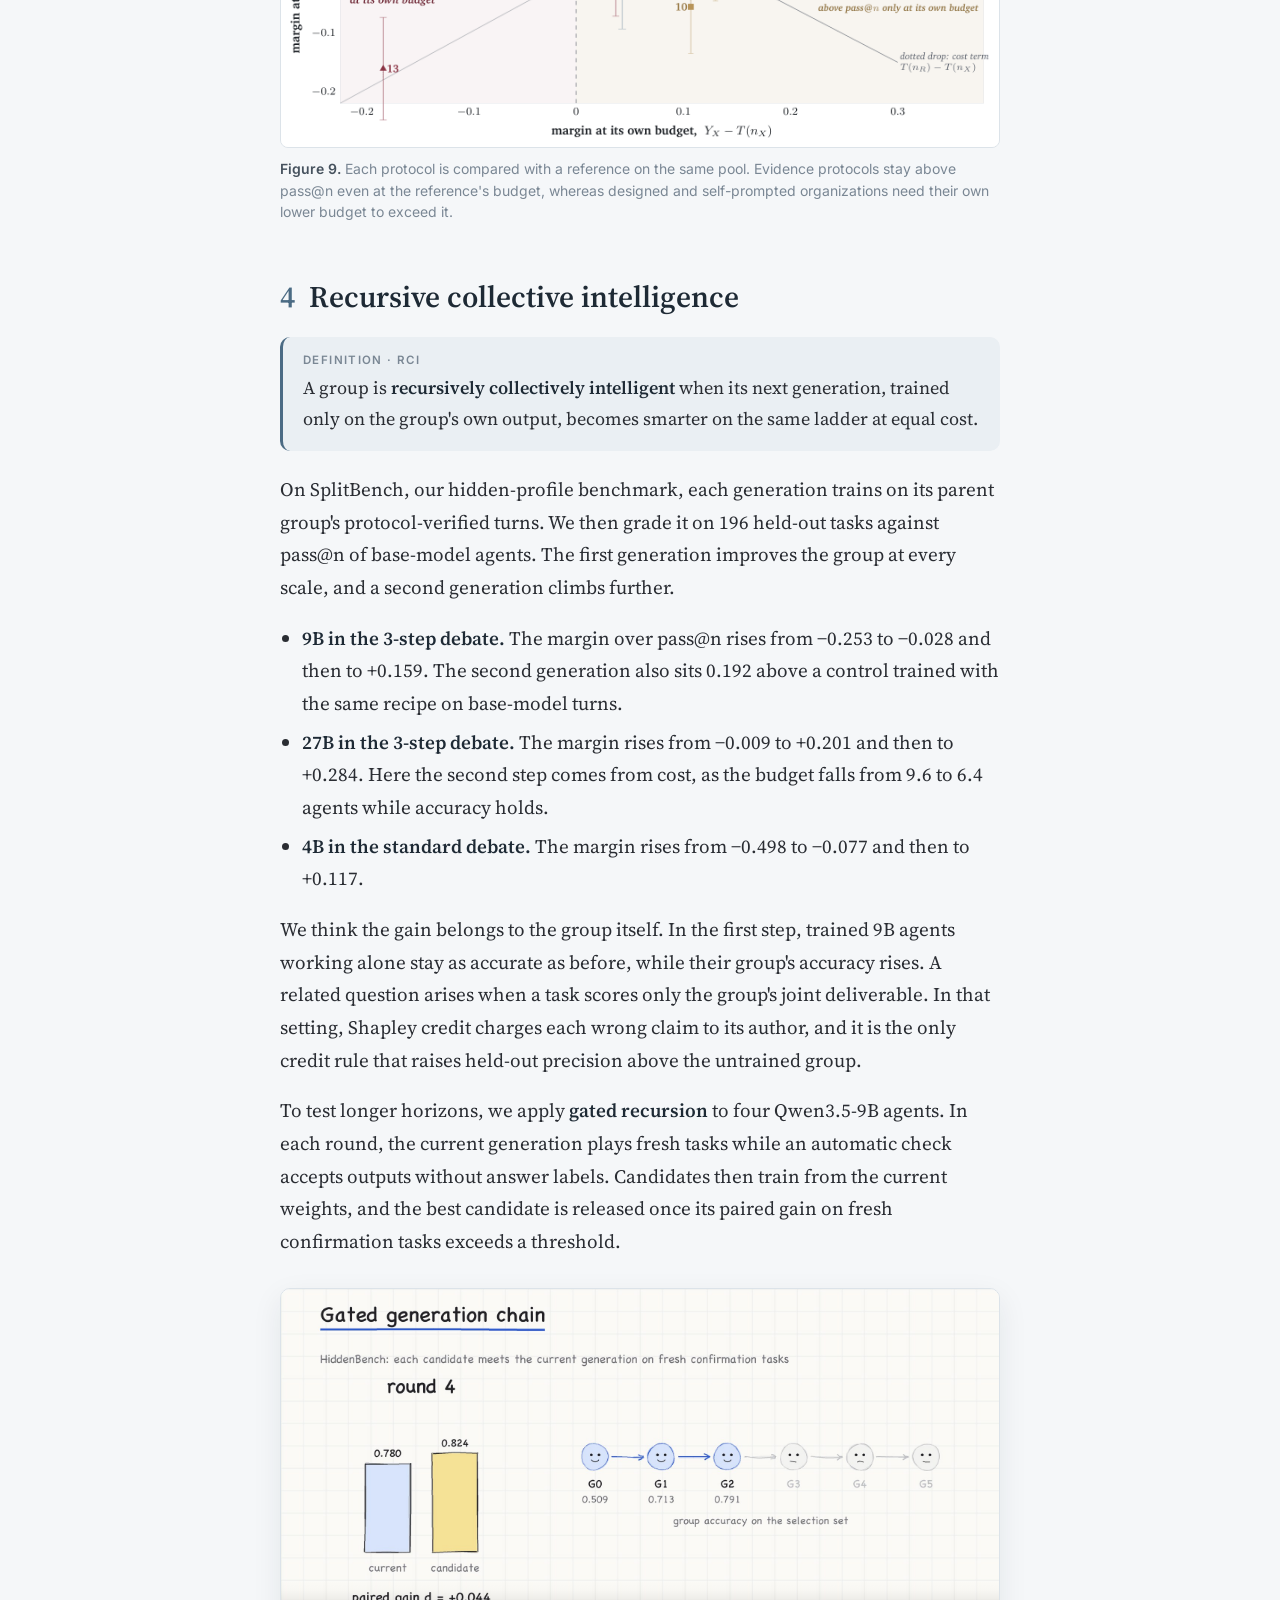
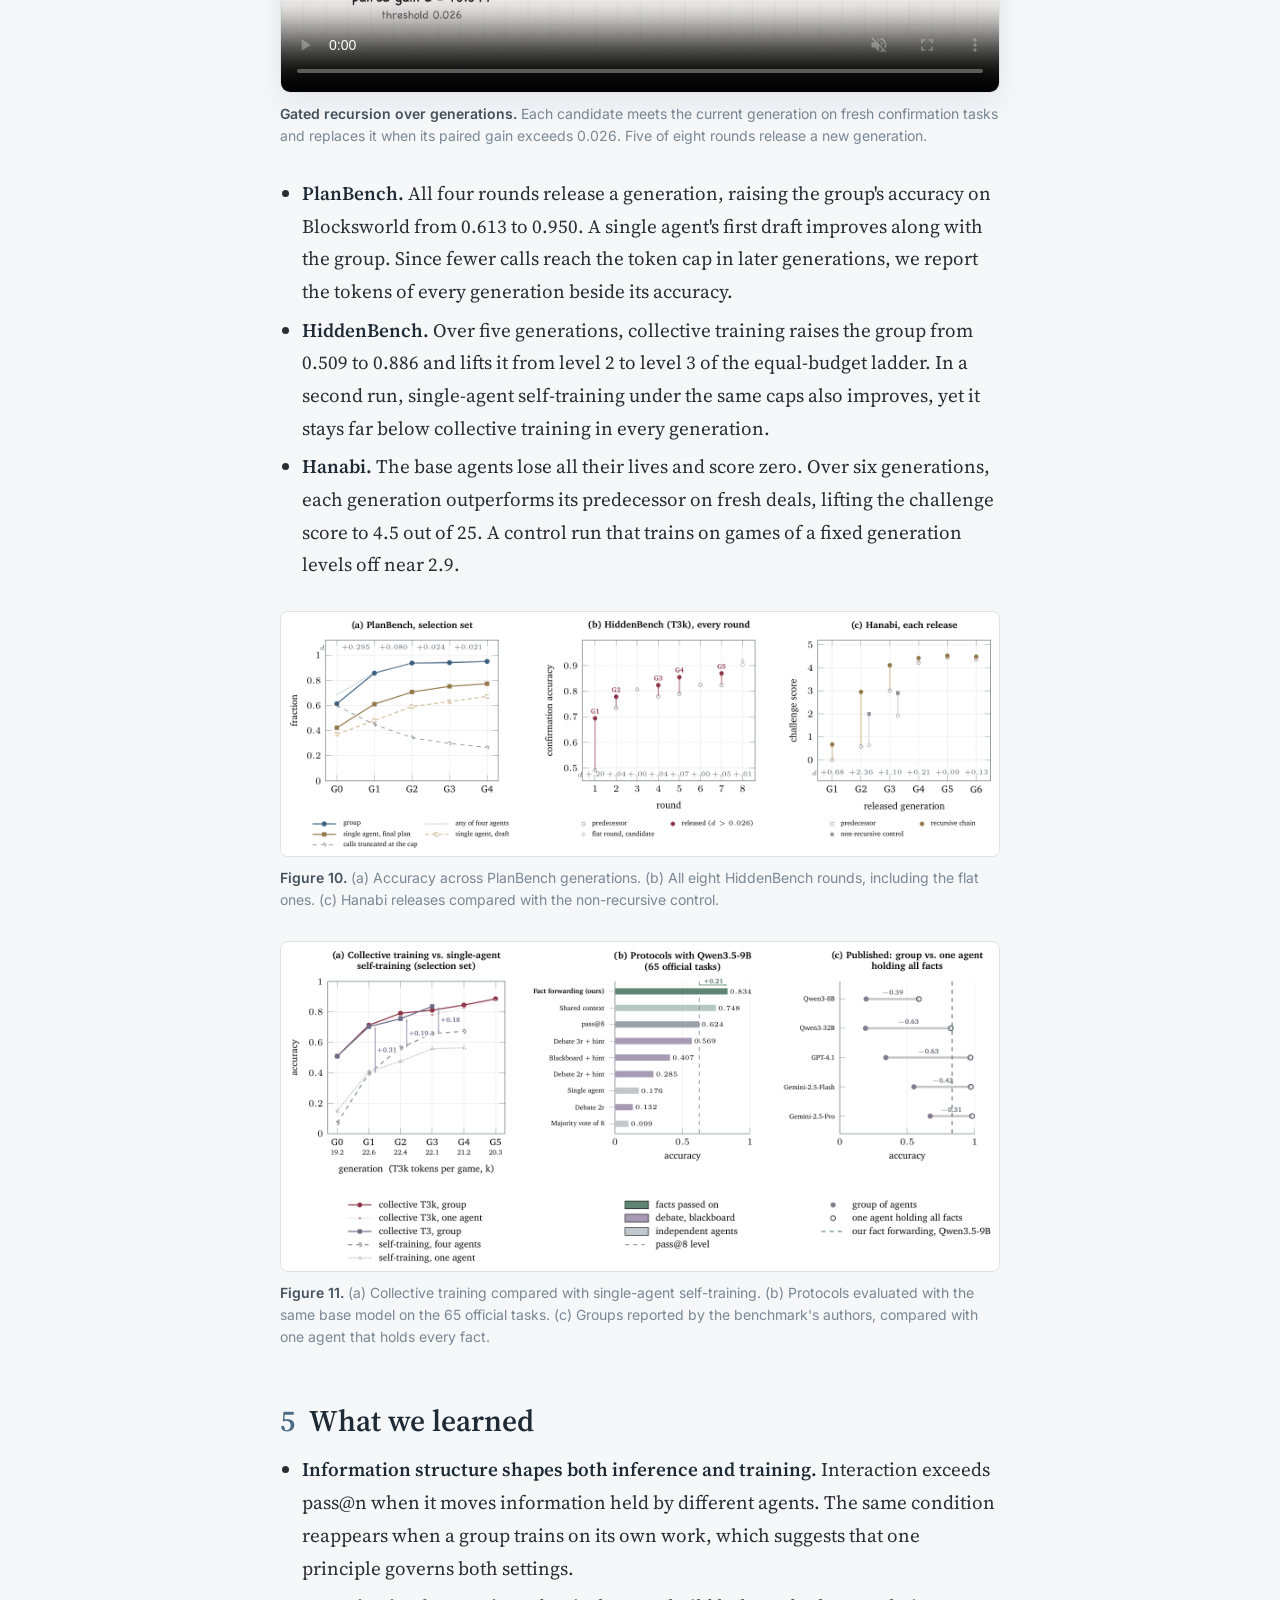
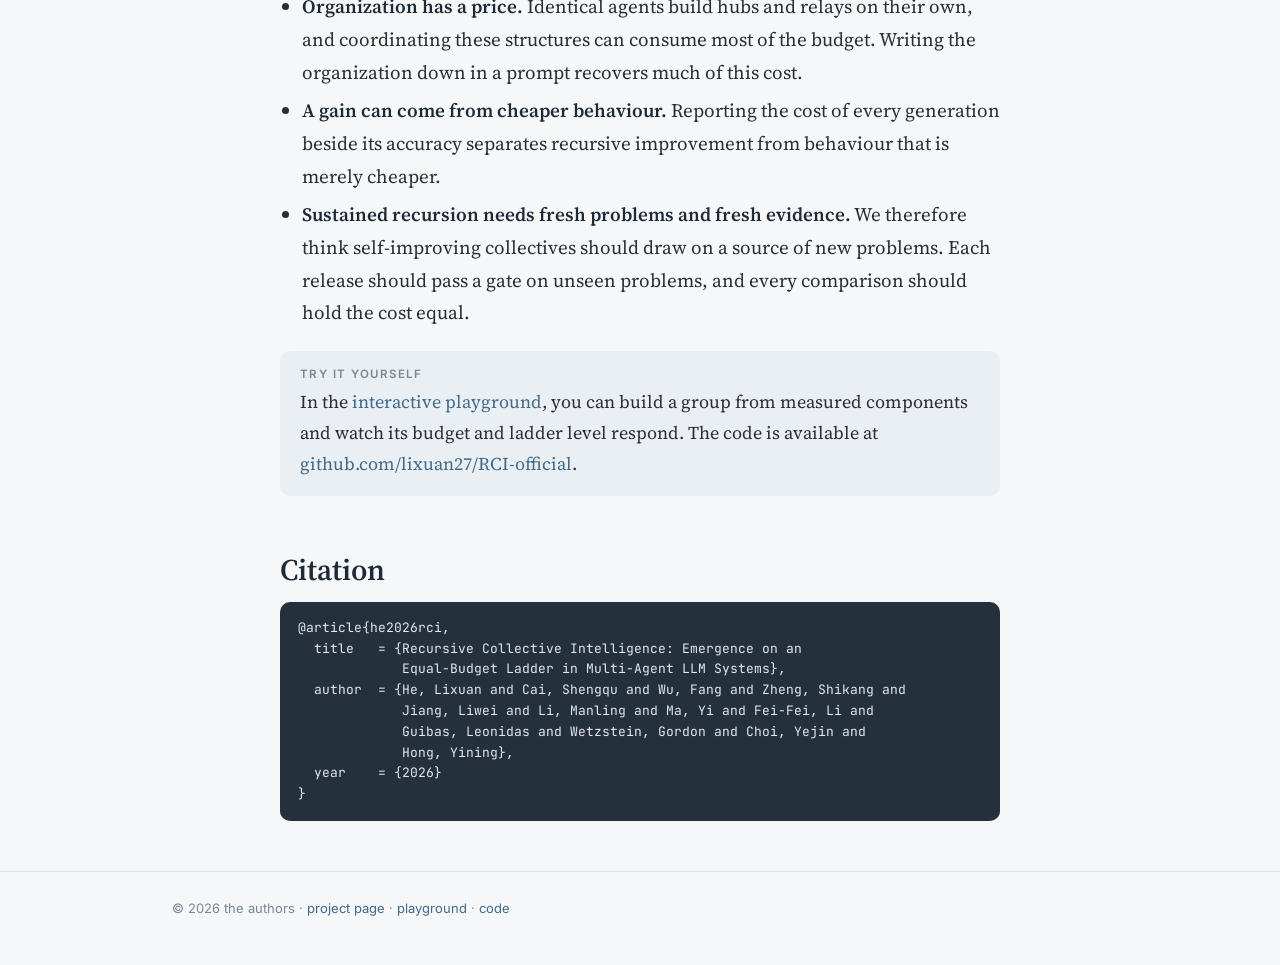
==== commit 00556fbb: "Site: drop 'chain' wording; homepage prose rewritten; abstract synced with the paper Co-Authored-By:" ====
--- a/blog/index.html
+++ b/blog/index.html
@@ -96,17 +96,17 @@
   </ul>
   <p>We think the gain belongs to the group itself. In the first step, trained 9B agents working alone stay as accurate as before, while their group's accuracy rises. A related question arises when a task scores only the group's joint deliverable. In that setting, Shapley credit charges each wrong claim to its author, and it is the only credit rule that raises held-out precision above the untrained group.</p>
 
-  <p>To test longer horizons, we run <b>gated chains</b> that start from four Qwen3.5-9B agents. In each round, the current generation plays fresh tasks while an automatic check accepts outputs without answer labels. Candidates then train from the current weights, and the best candidate is released once its paired gain on fresh confirmation tasks exceeds a threshold.</p>
+  <p>To test longer horizons, we apply <b>gated recursion</b> to four Qwen3.5-9B agents. In each round, the current generation plays fresh tasks while an automatic check accepts outputs without answer labels. Candidates then train from the current weights, and the best candidate is released once its paired gain on fresh confirmation tasks exceeds a threshold.</p>
 </article>
 <figure class="w">
-  <div class="video"><video src="../video/chain.mp4" poster="../video/chain_poster.jpg" controls muted loop preload="metadata" playsinline></video></div>
-  <figcaption><b>The gated generation chain.</b> Each candidate meets the current generation on fresh confirmation tasks and replaces it when its paired gain exceeds 0.026. Five of eight rounds release a new generation.</figcaption>
+  <div class="video"><video src="../video/recursion.mp4" poster="../video/recursion_poster.jpg" controls muted loop preload="metadata" playsinline></video></div>
+  <figcaption><b>Gated recursion over generations.</b> Each candidate meets the current generation on fresh confirmation tasks and replaces it when its paired gain exceeds 0.026. Five of eight rounds release a new generation.</figcaption>
 </figure>
 <article class="prose">
   <ul>
     <li><b>PlanBench.</b> All four rounds release a generation, raising the group's accuracy on Blocksworld from 0.613 to 0.950. A single agent's first draft improves along with the group. Since fewer calls reach the token cap in later generations, we report the tokens of every generation beside its accuracy.</li>
-    <li><b>HiddenBench.</b> Over five generations of the longer chain, collective training raises the group from 0.509 to 0.886. In a second chain, single-agent self-training under the same caps also improves, yet it stays far below collective training in every generation.</li>
-    <li><b>Hanabi.</b> The base agents lose all their lives and score zero. Over six generations, each generation outperforms its predecessor on fresh deals, lifting the challenge score to 4.5 out of 25. A control chain that trains on games of a fixed generation levels off near 2.9.</li>
+    <li><b>HiddenBench.</b> Over five generations, collective training raises the group from 0.509 to 0.886 and lifts it from level 2 to level 3 of the equal-budget ladder. In a second run, single-agent self-training under the same caps also improves, yet it stays far below collective training in every generation.</li>
+    <li><b>Hanabi.</b> The base agents lose all their lives and score zero. Over six generations, each generation outperforms its predecessor on fresh deals, lifting the challenge score to 4.5 out of 25. A control run that trains on games of a fixed generation levels off near 2.9.</li>
   </ul>
 </article>
 <figure class="w"><img src="../assets/fig/fig10.png" alt="Recursion on three benchmarks"><figcaption><b>Figure 10.</b> (a) Accuracy across PlanBench generations. (b) All eight HiddenBench rounds, including the flat ones. (c) Hanabi releases compared with the non-recursive control.</figcaption></figure>
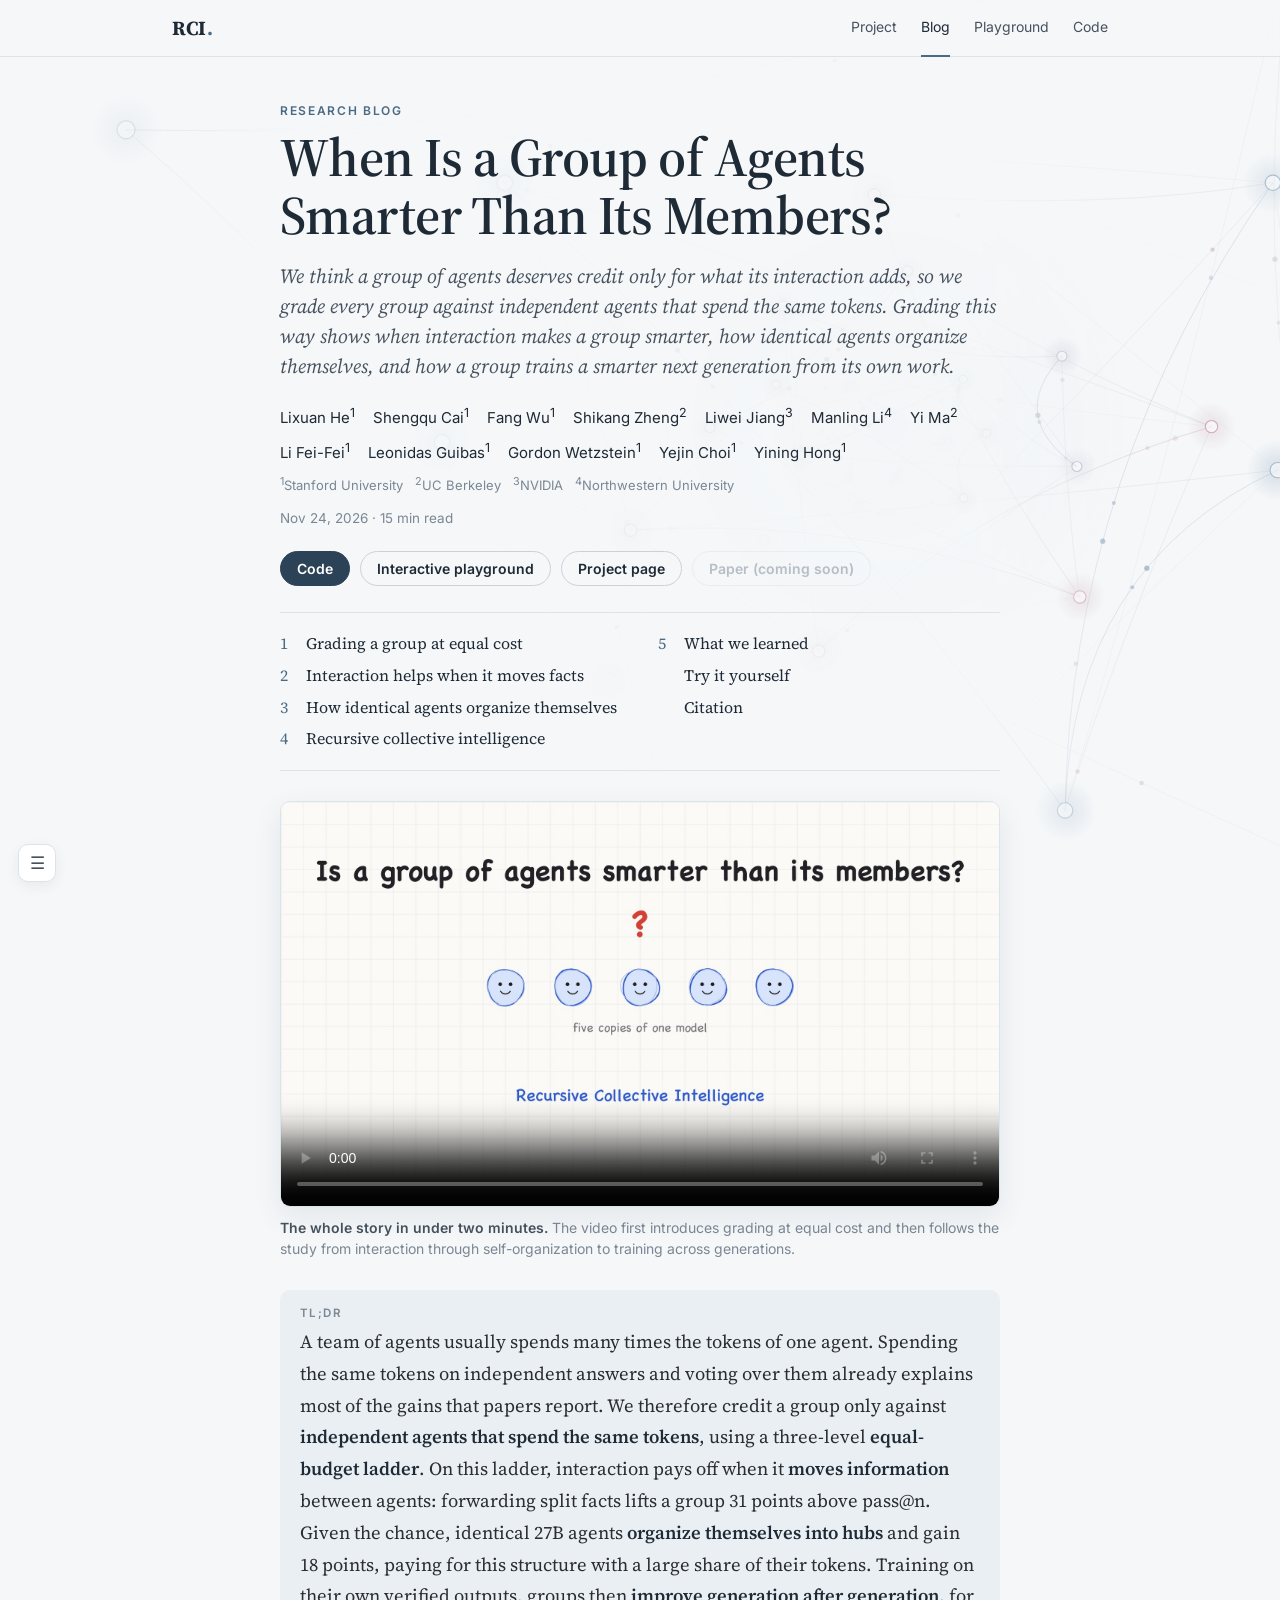
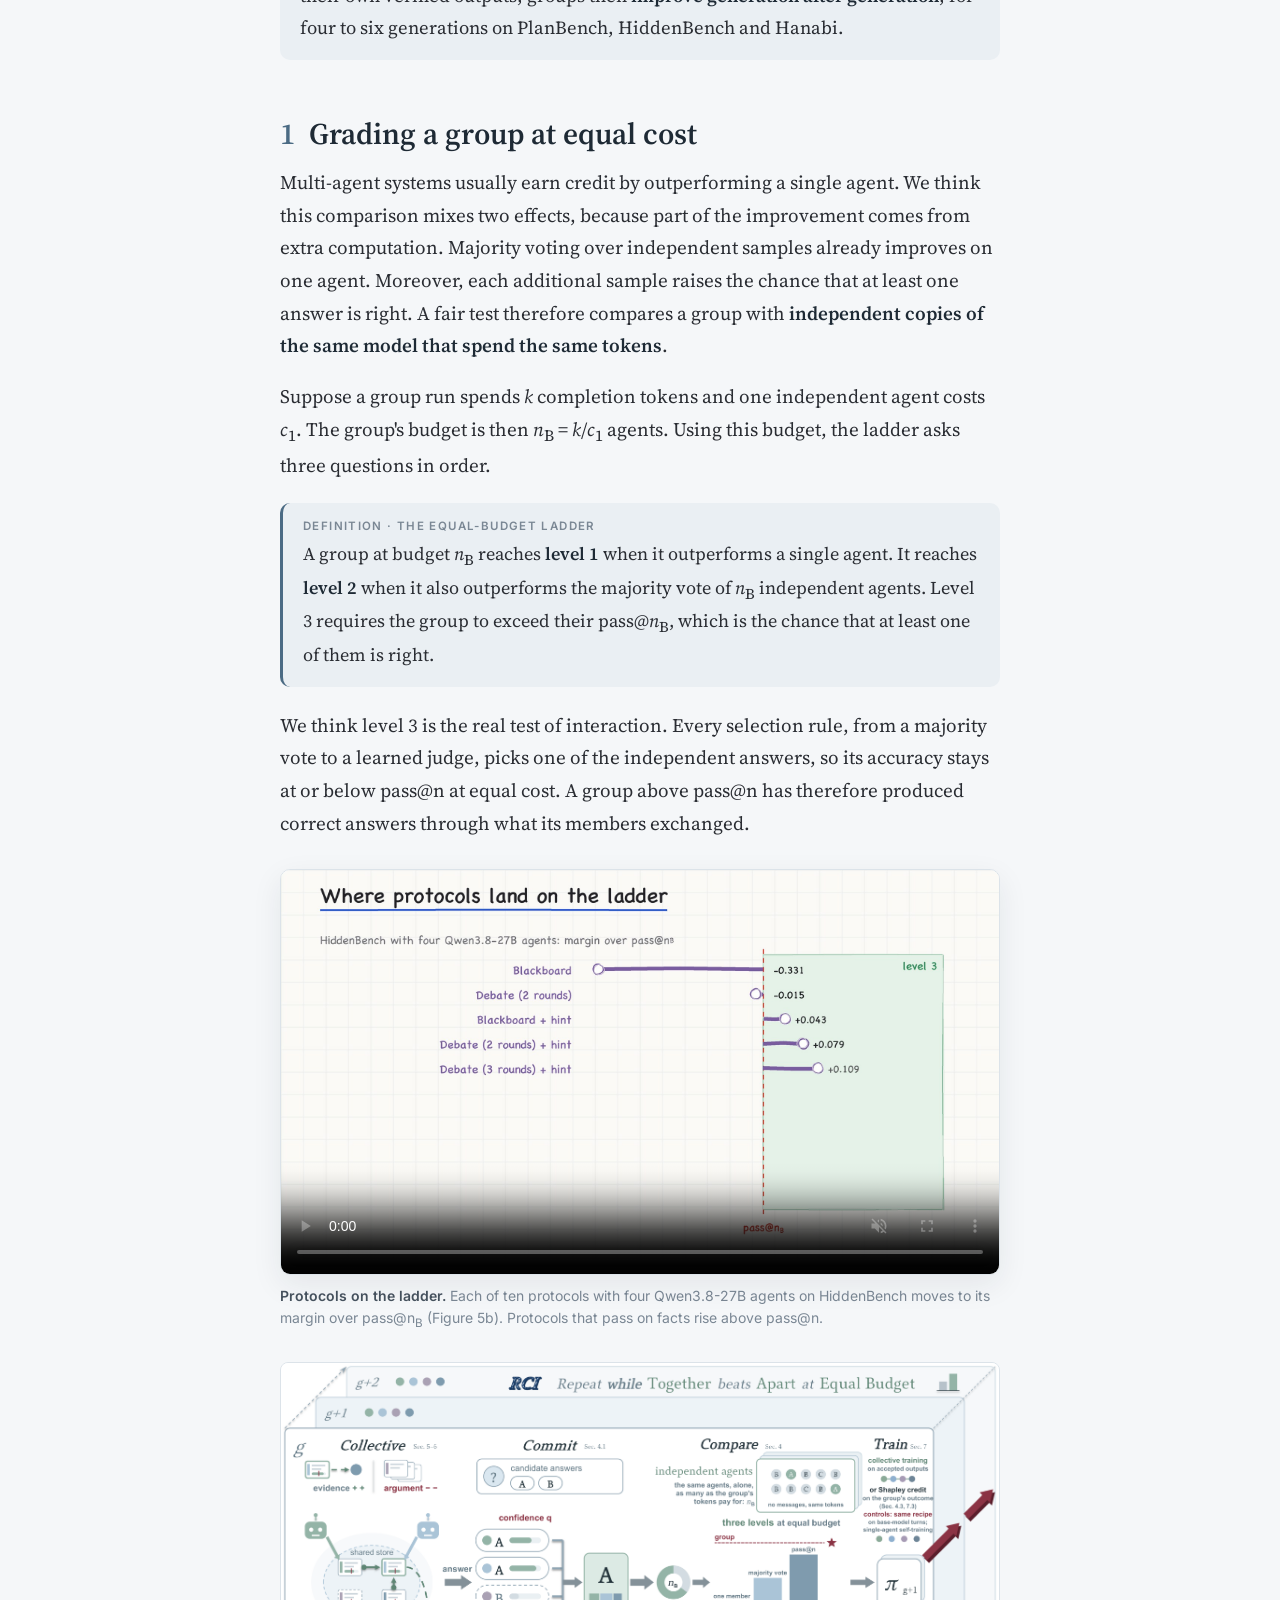
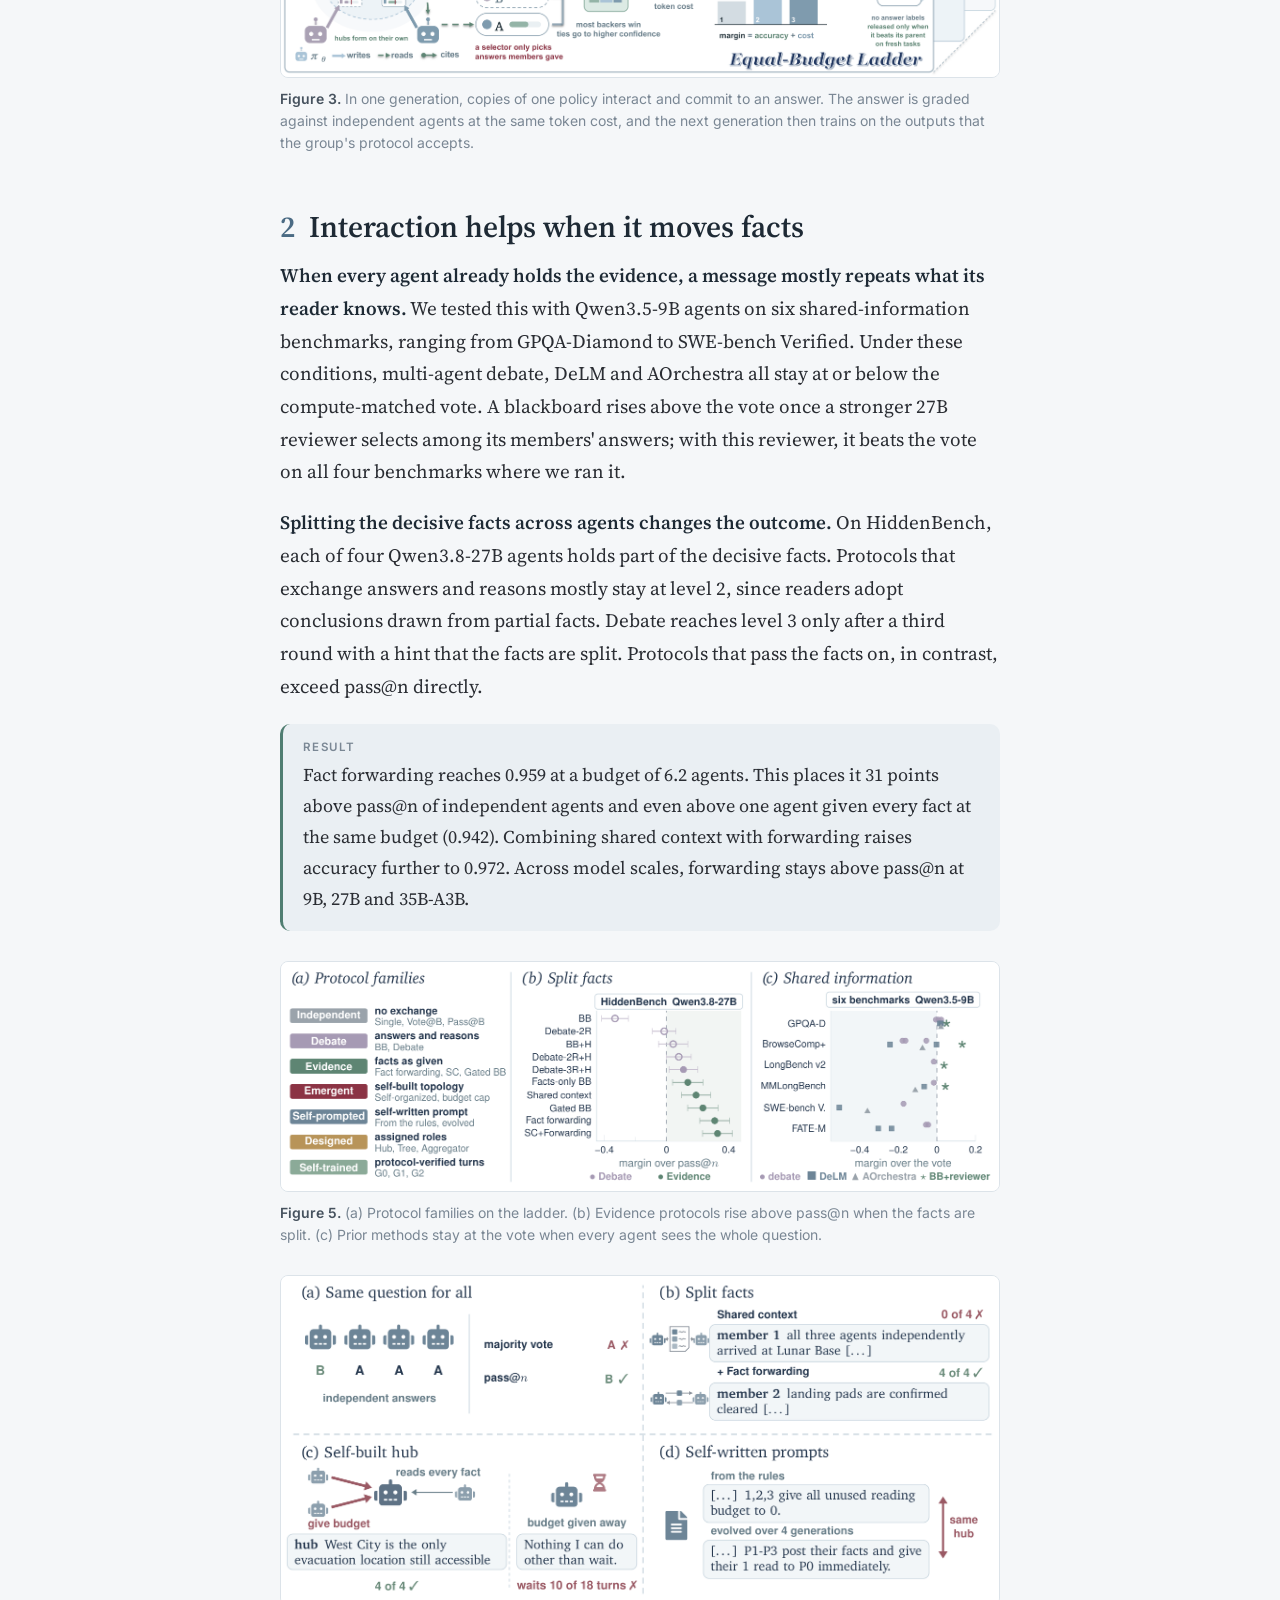
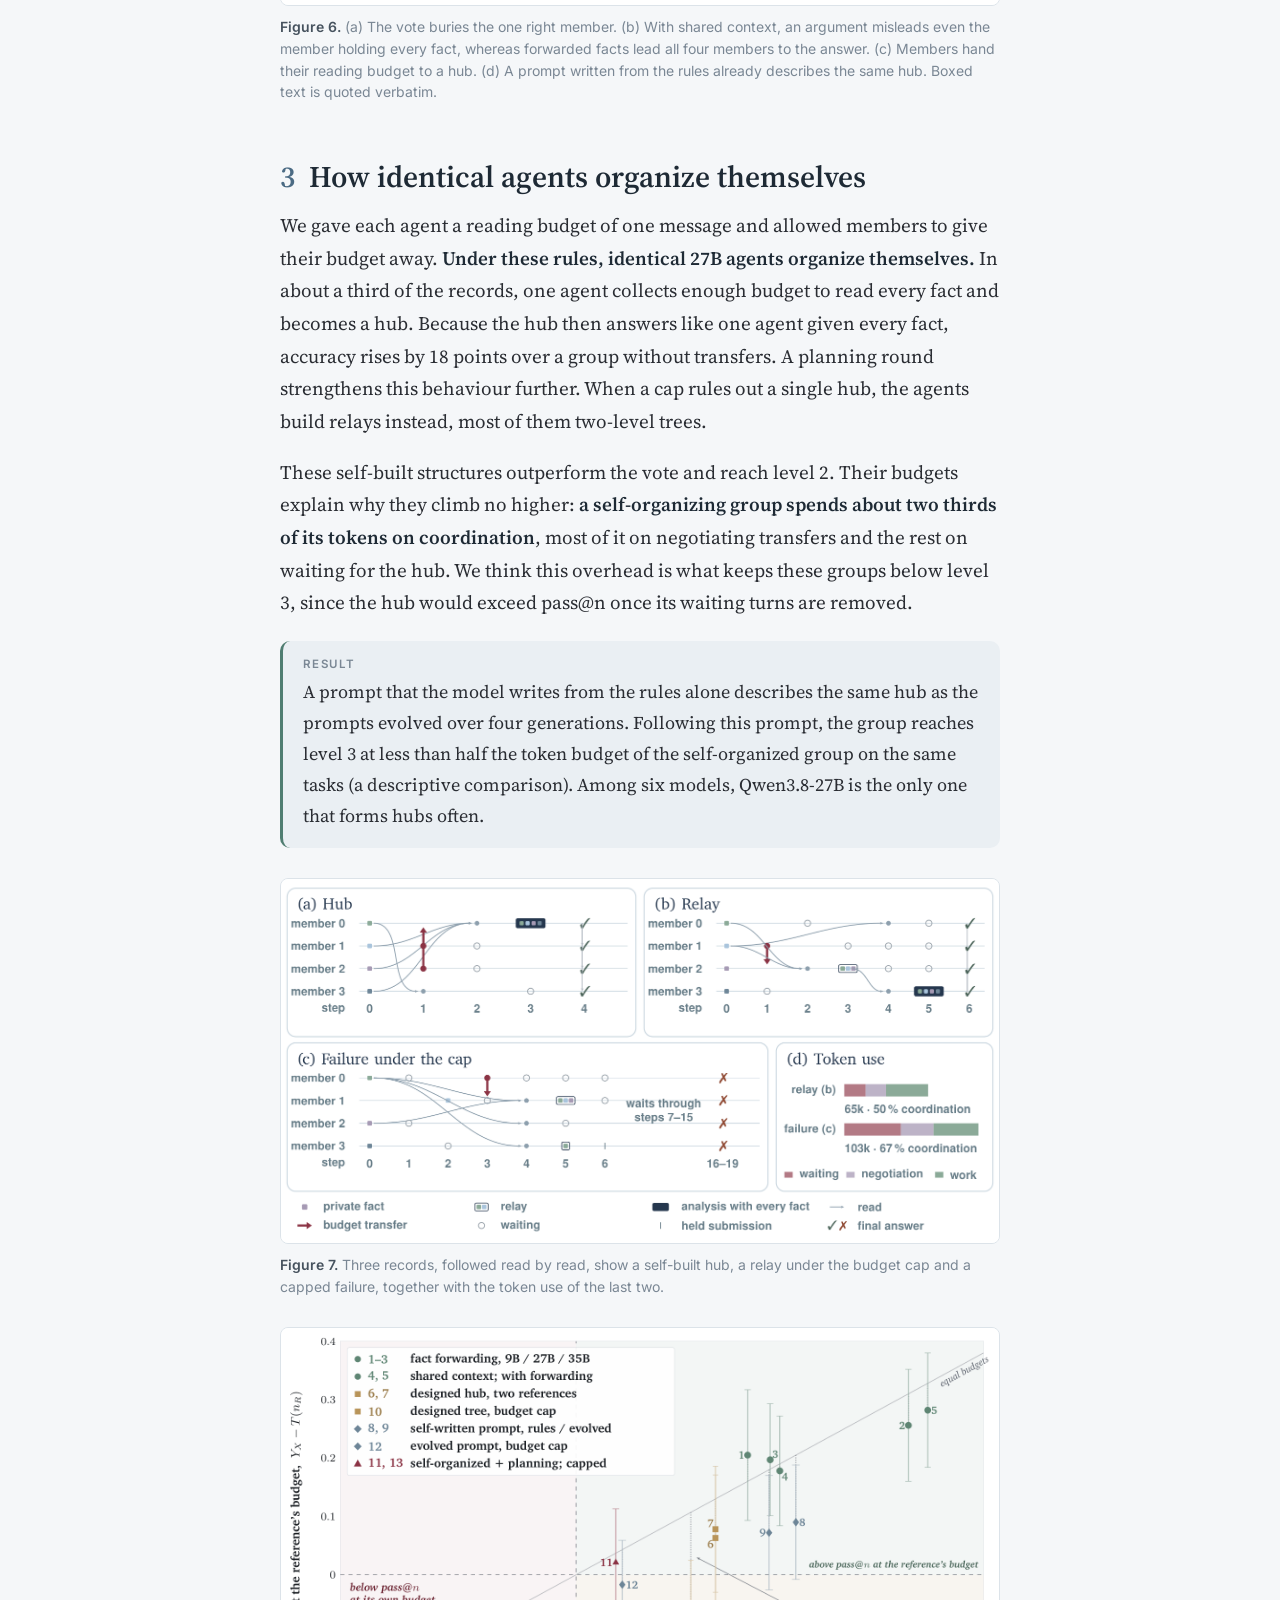
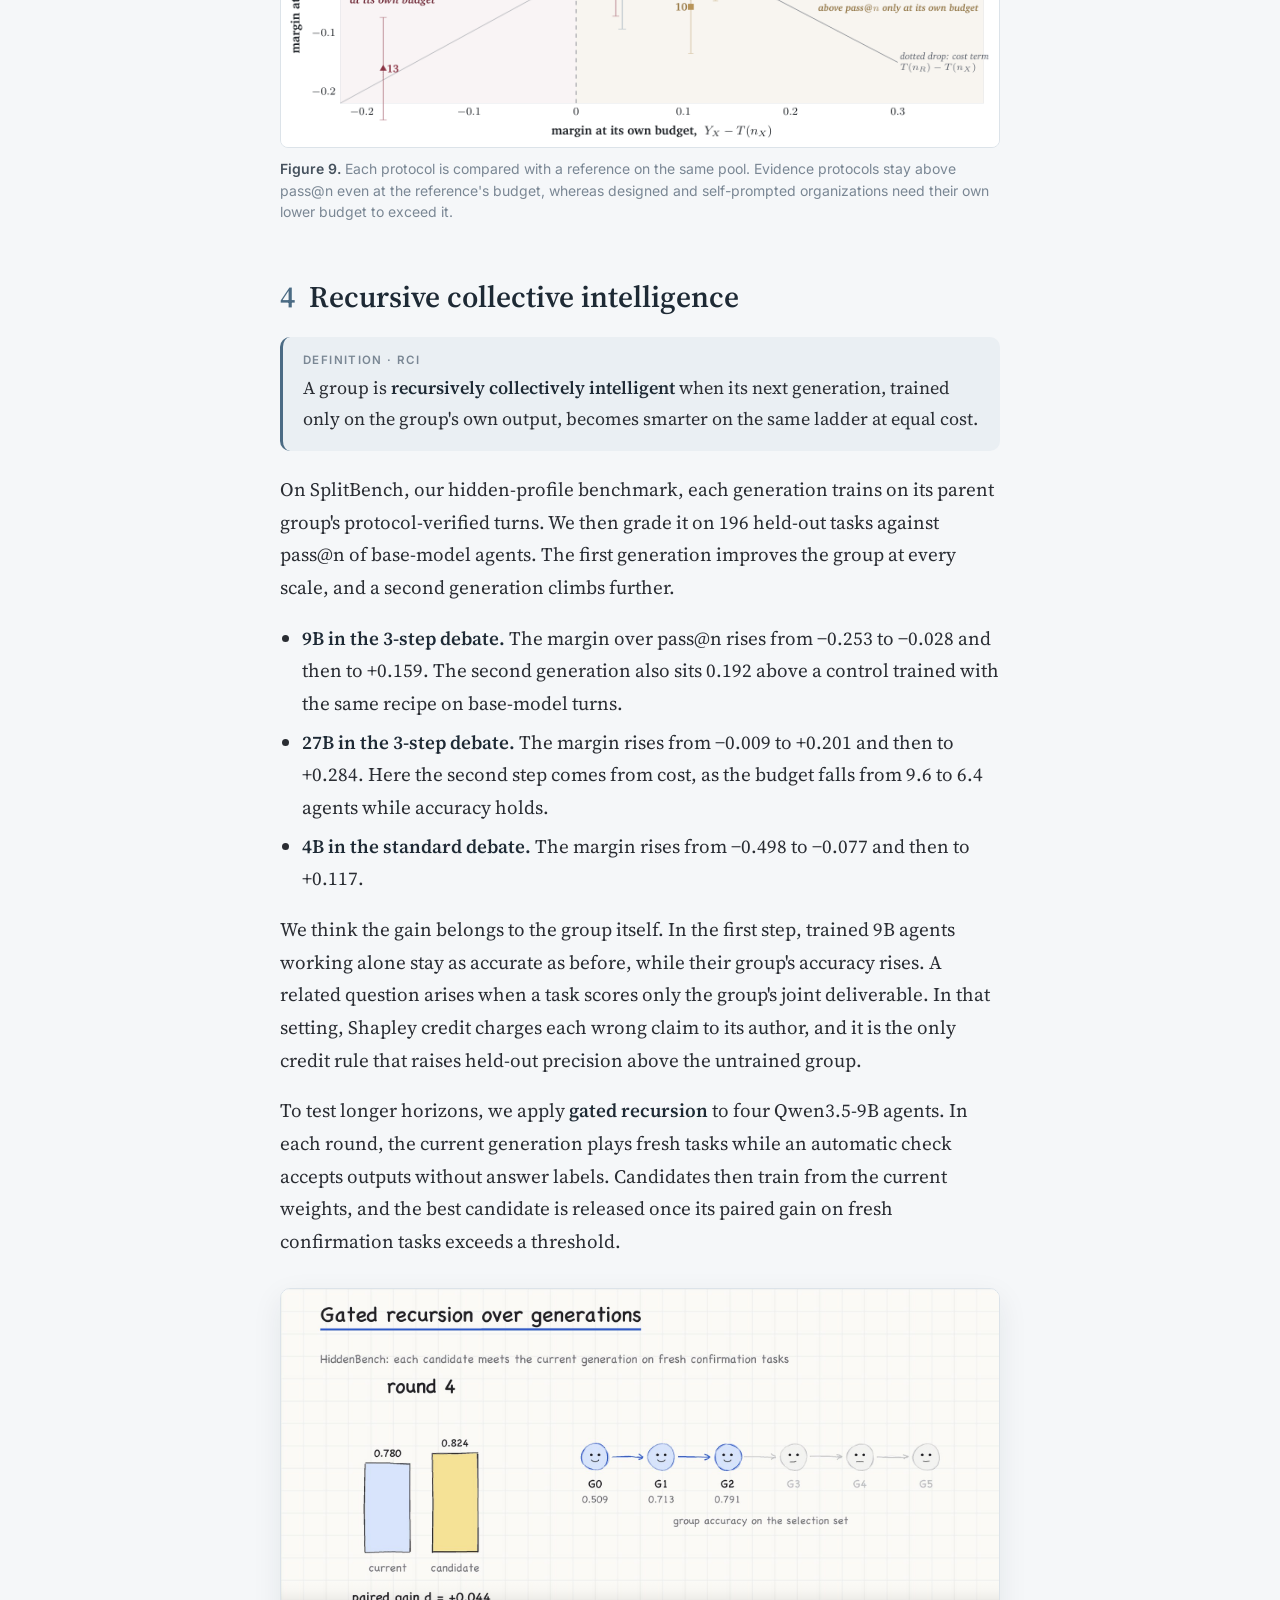
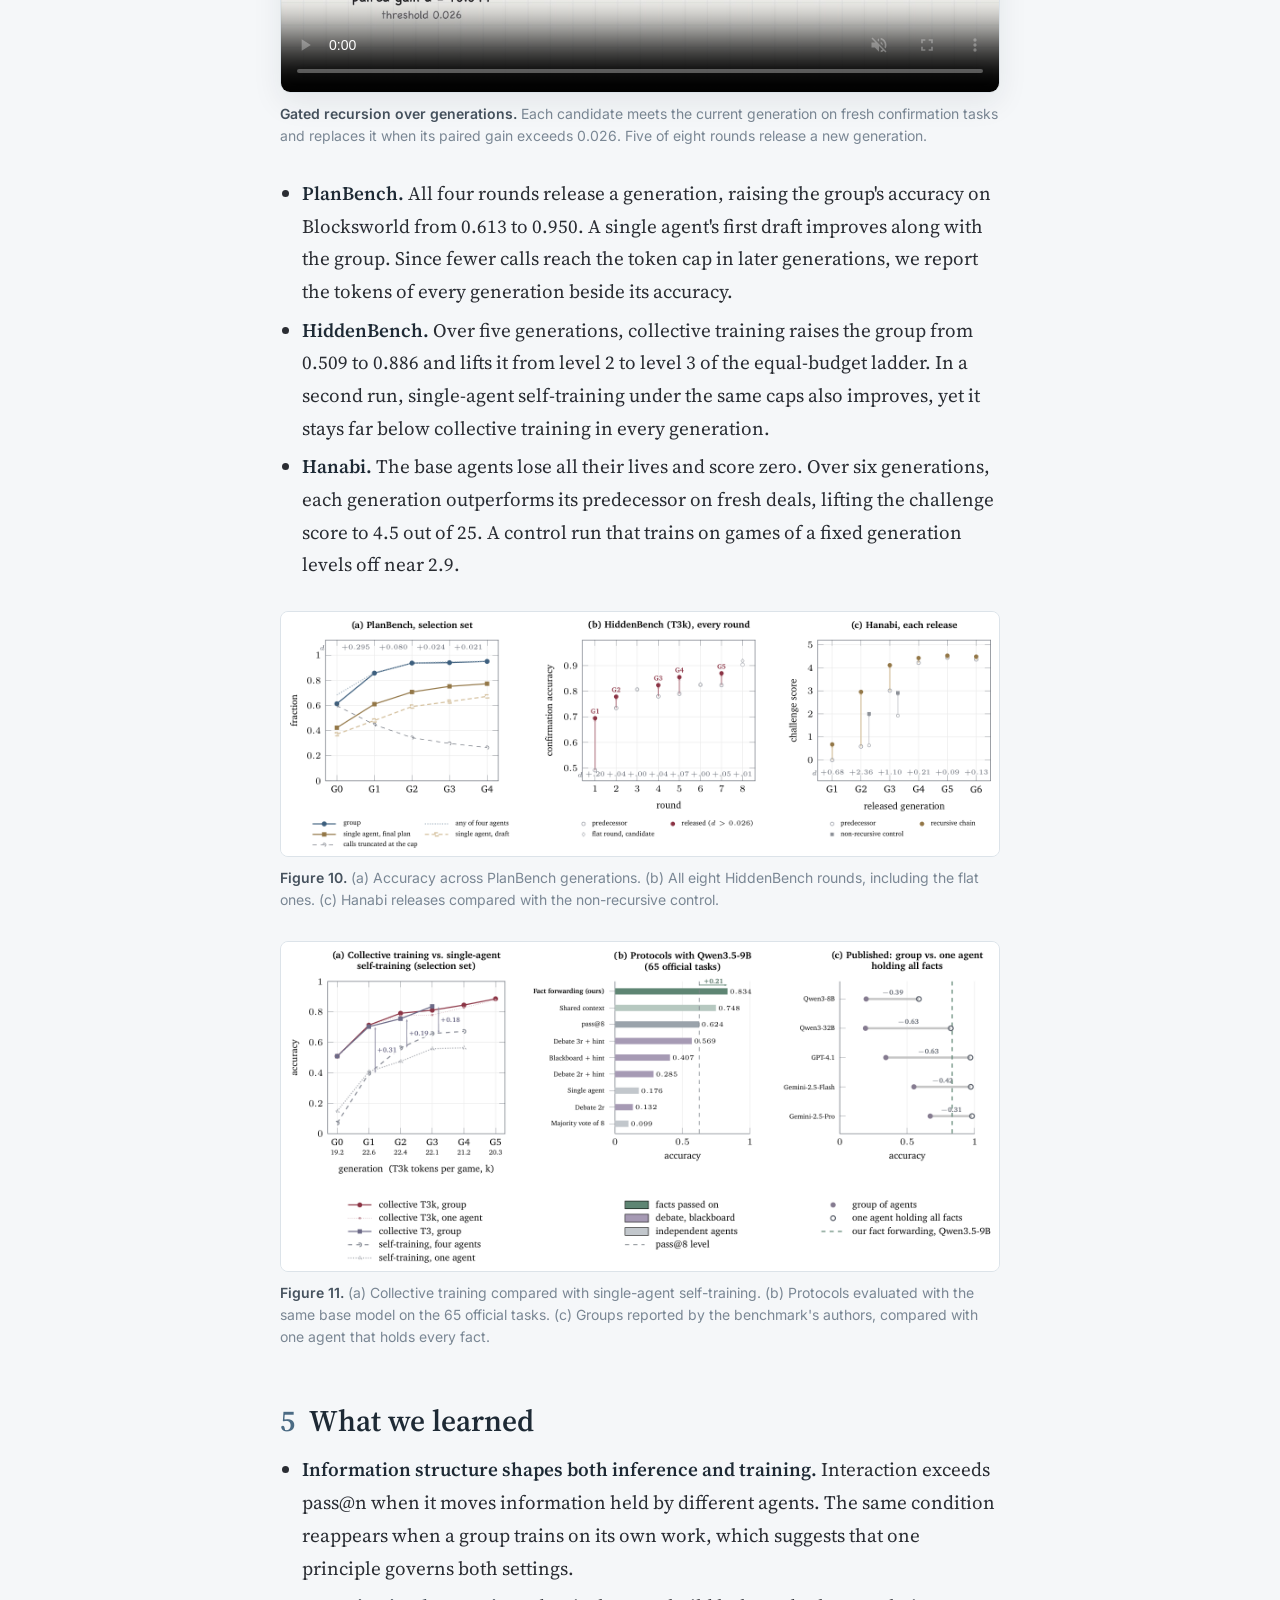
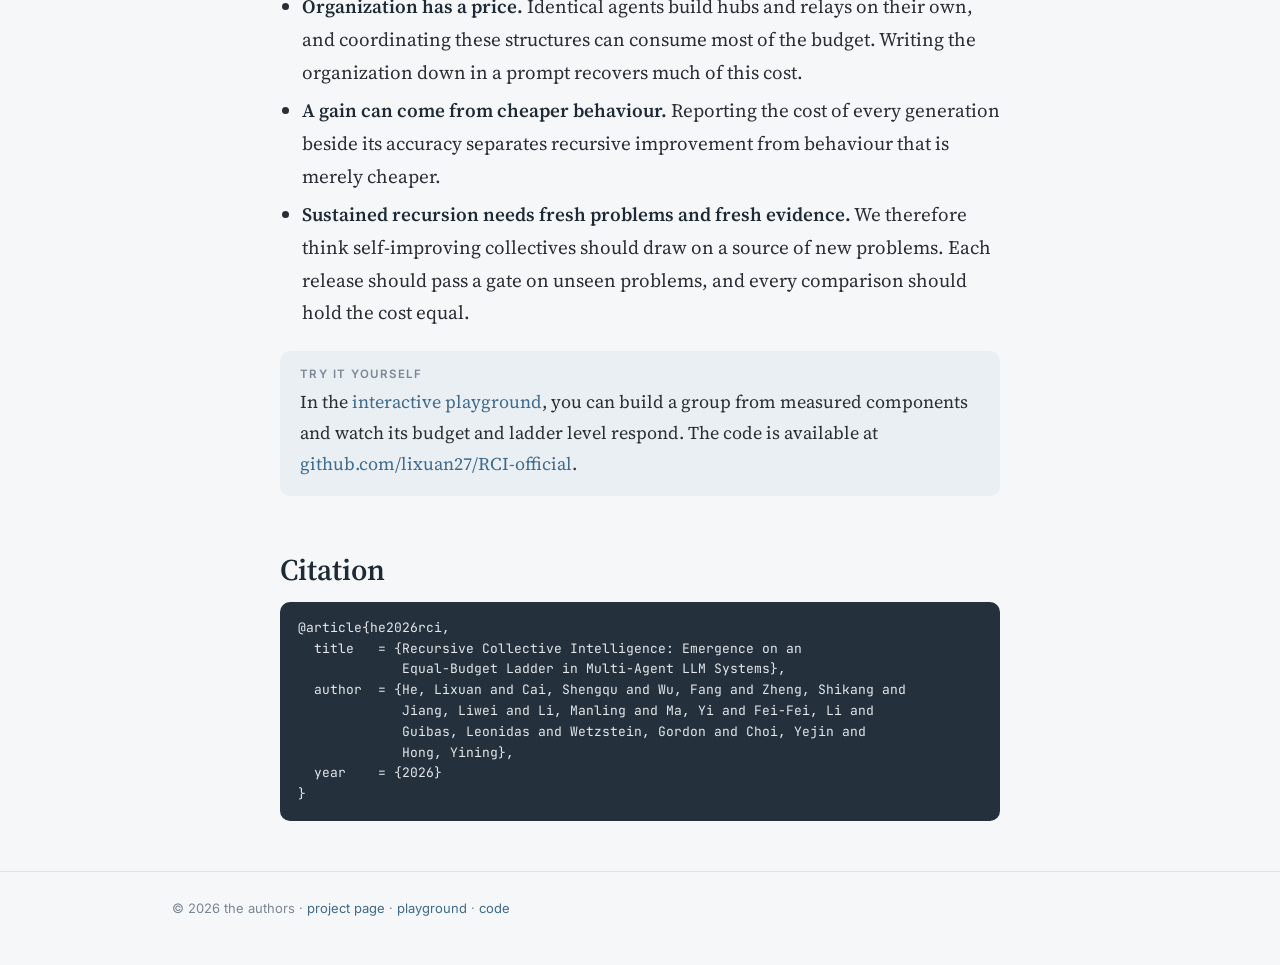
==== commit e09ba8be: "Background animation across the whole homepage, blog and playground: fixed canvas, dense at the top " ====
--- a/blog/index.html
+++ b/blog/index.html
@@ -8,8 +8,13 @@
 <link rel="preconnect" href="https://fonts.googleapis.com"><link rel="preconnect" href="https://fonts.gstatic.com" crossorigin>
 <link href="https://fonts.googleapis.com/css2?family=Inter:wght@400;500;600;700&family=Source+Serif+4:ital,opsz,wght@0,8..60,400;0,8..60,600;0,8..60,700;1,8..60,400&family=JetBrains+Mono:wght@400;600&display=swap" rel="stylesheet">
 <link rel="stylesheet" href="../assets/style.css">
+<style>
+#bgfx{position:fixed;inset:0;width:100vw;height:100vh;z-index:0;pointer-events:none}
+main.wrap{position:relative;z-index:1}
+</style>
 </head>
 <body>
+<canvas id="bgfx" aria-hidden="true" data-strength="0.85" data-quiet="0.85" data-col="800"></canvas>
 <div class="progress" id="progress"></div>
 <div class="topbar"><div class="wrap">
   <a class="brand" href="../">RCI<span>.</span></a>
@@ -147,5 +152,6 @@
   let cur=secs[0].id; for(const s of secs){ if(s.getBoundingClientRect().top<120) cur=s.id; } links.forEach(a=>a.classList.toggle('on',a.getAttribute('href')==='#'+cur));},{passive:true});
 document.addEventListener('click',e=>{const t=document.getElementById('tocf'); if(!t.contains(e.target)) t.classList.remove('open');});
 </script>
+<script src="../assets/bgfx.js"></script>
 </body>
 </html>
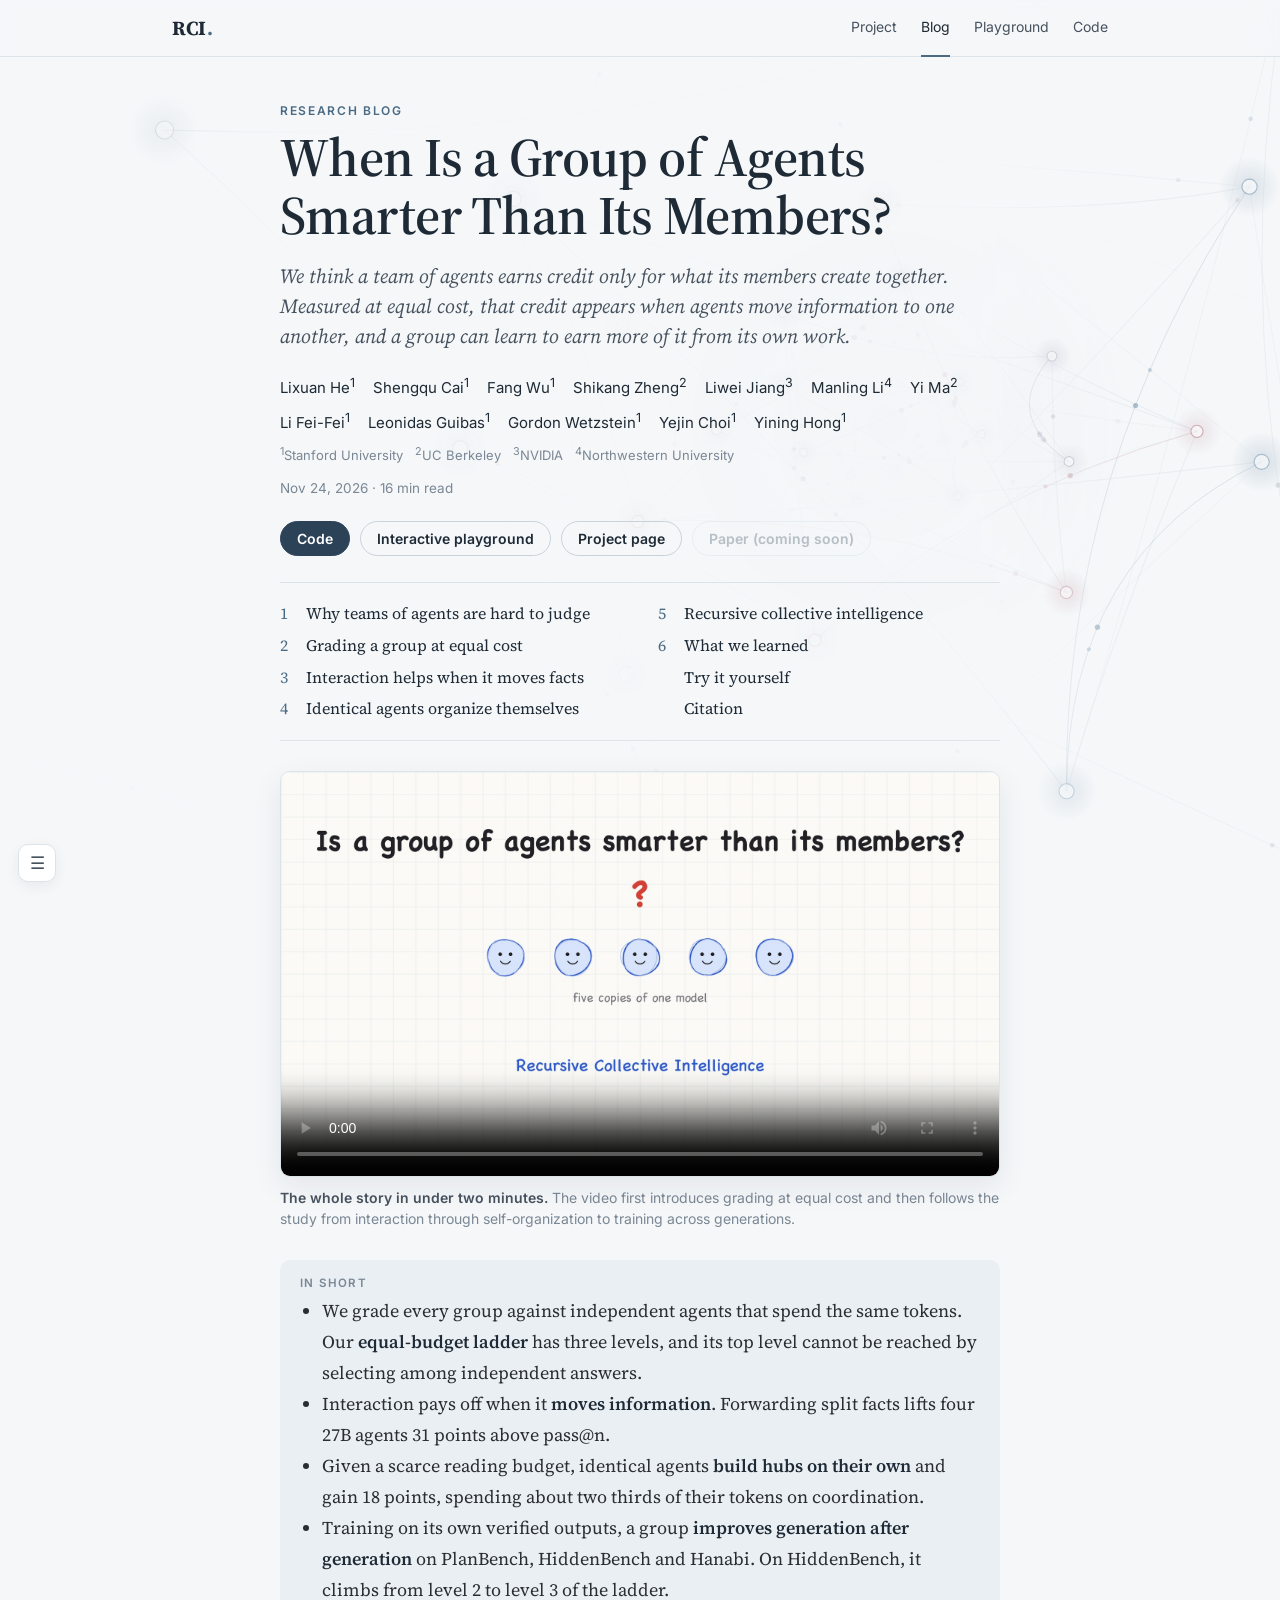
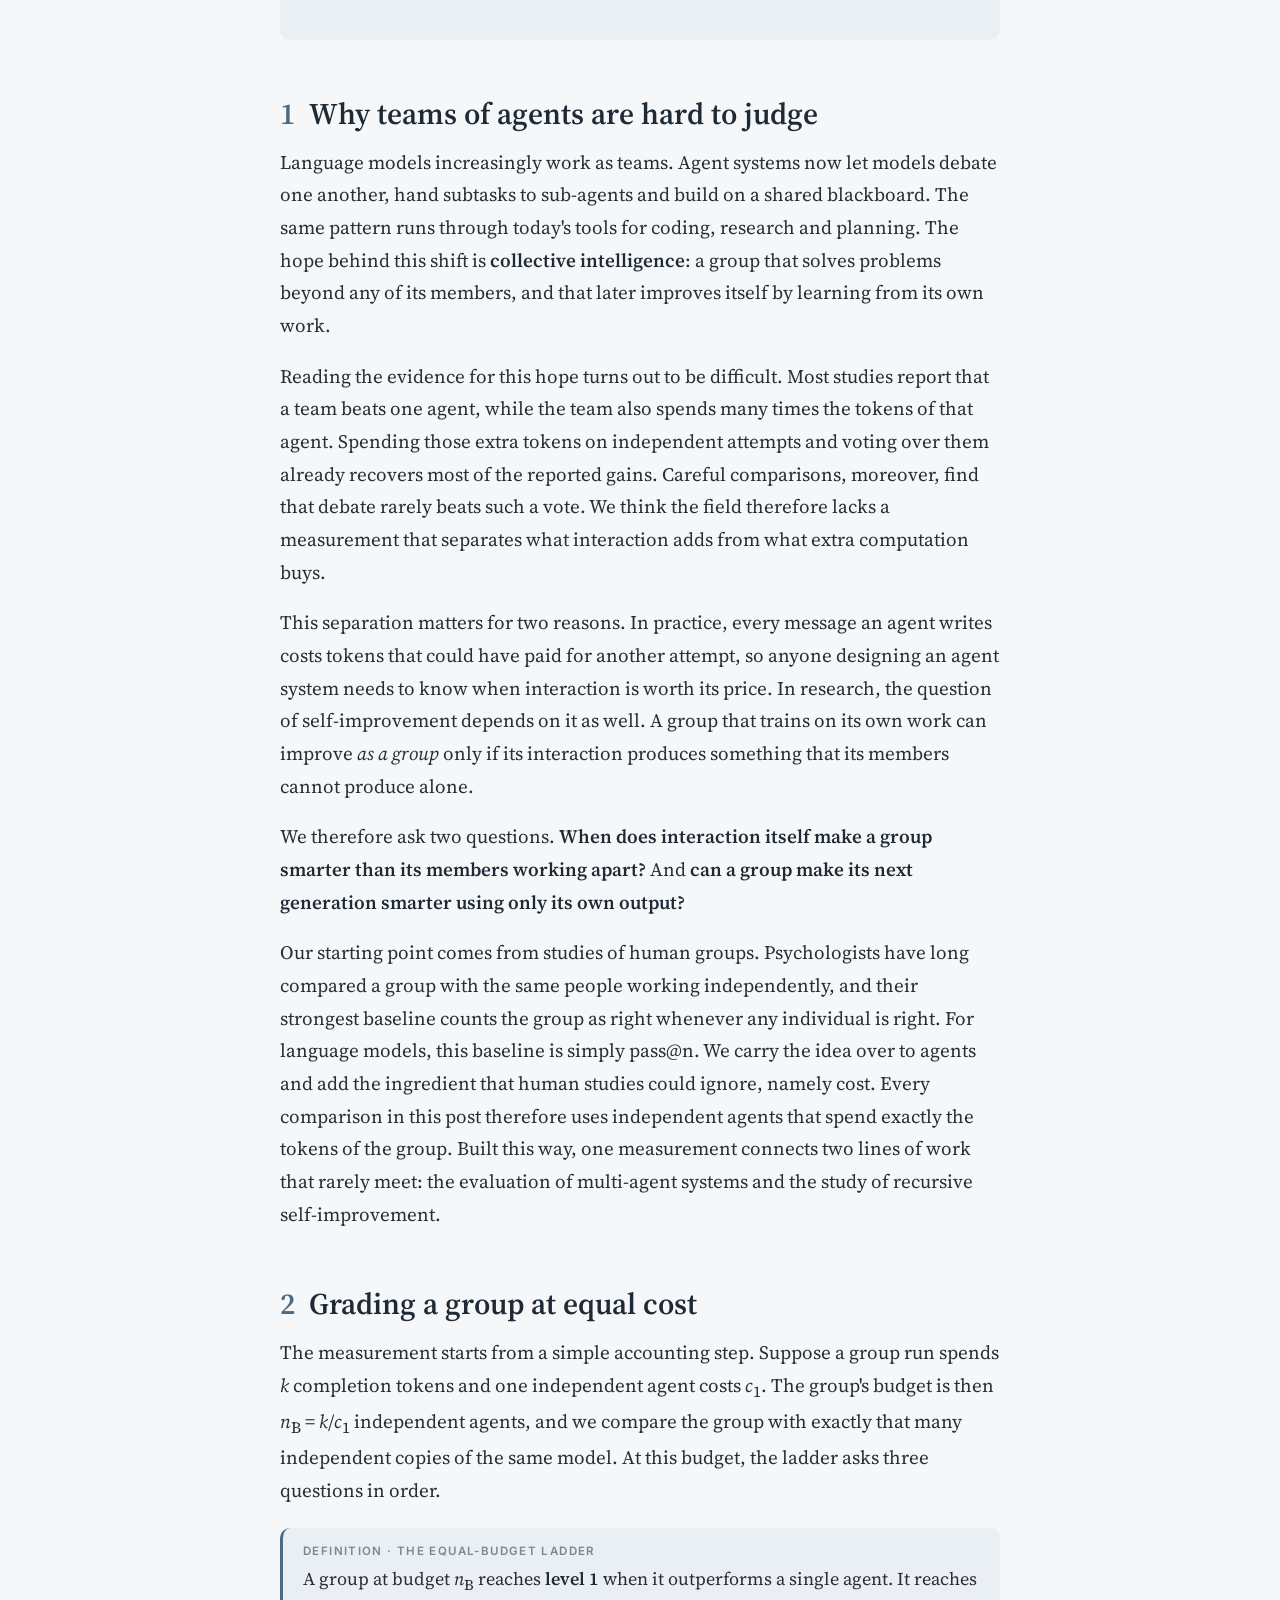
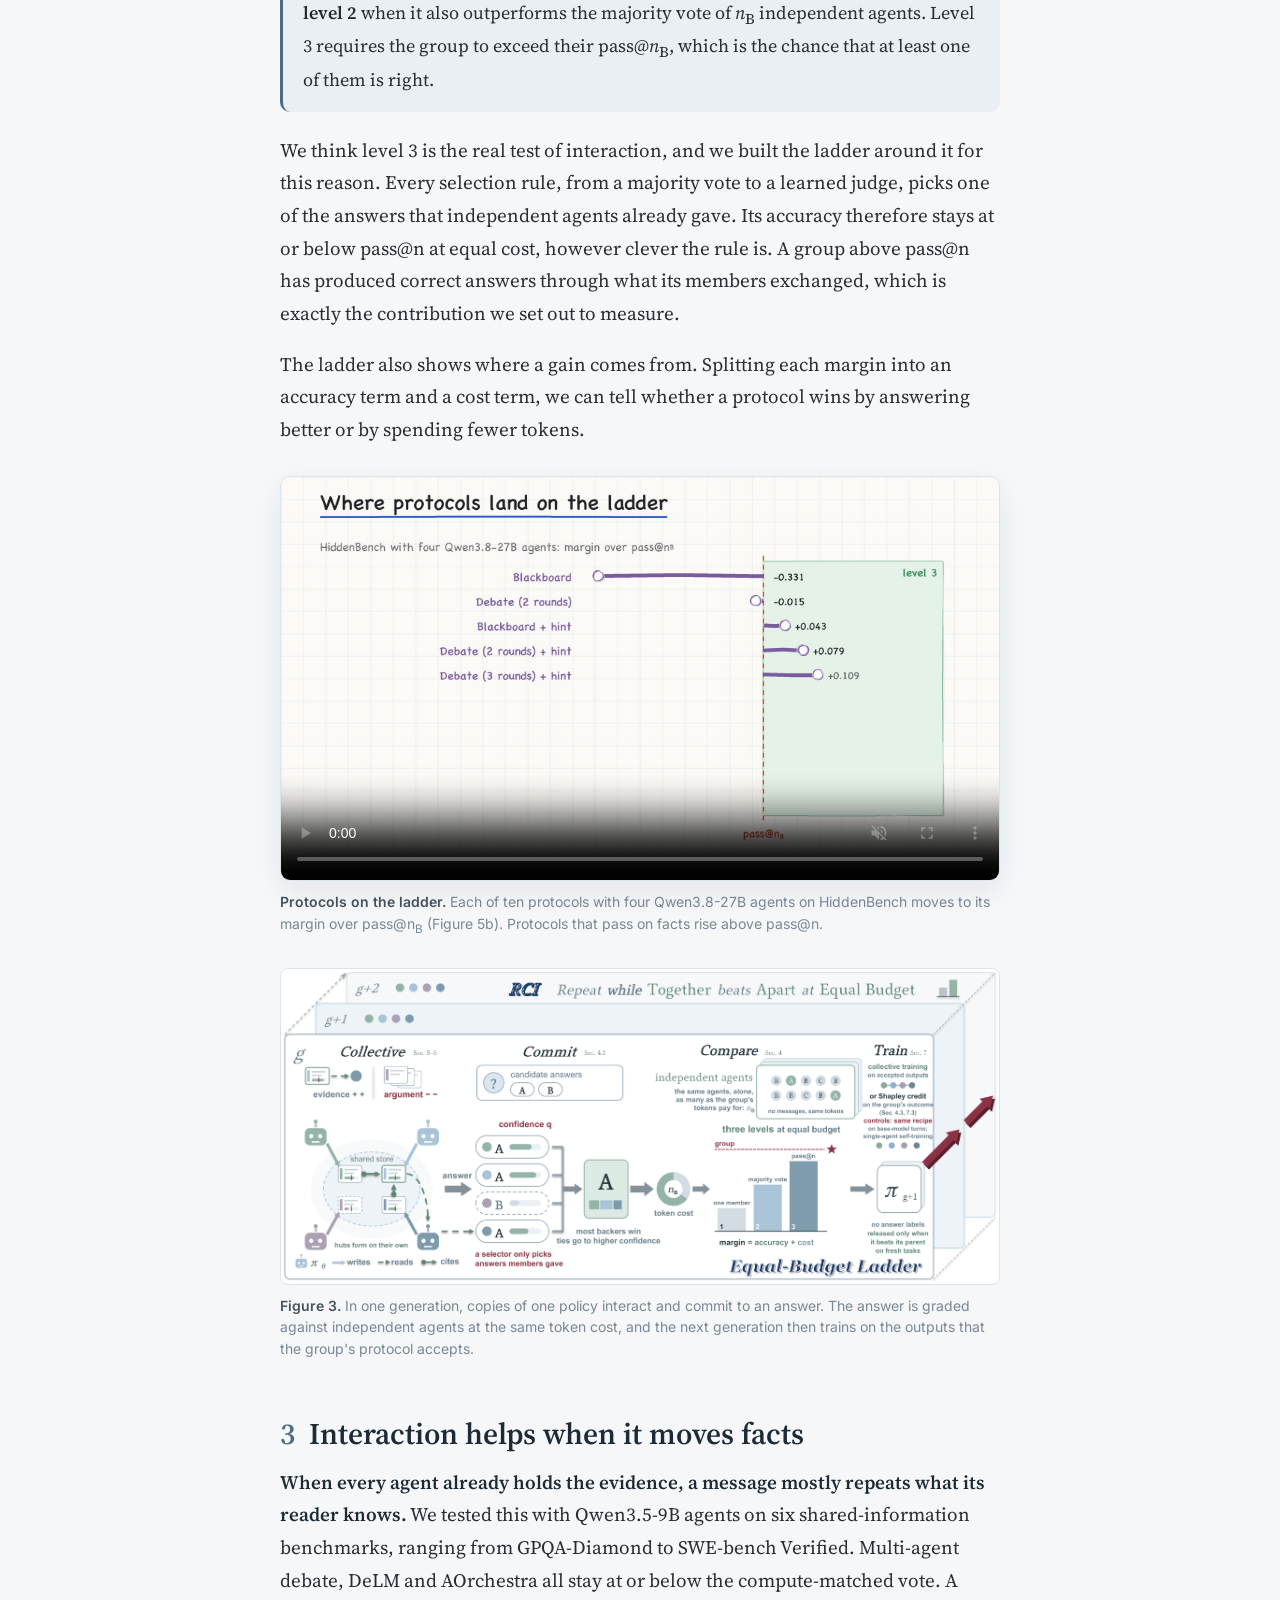
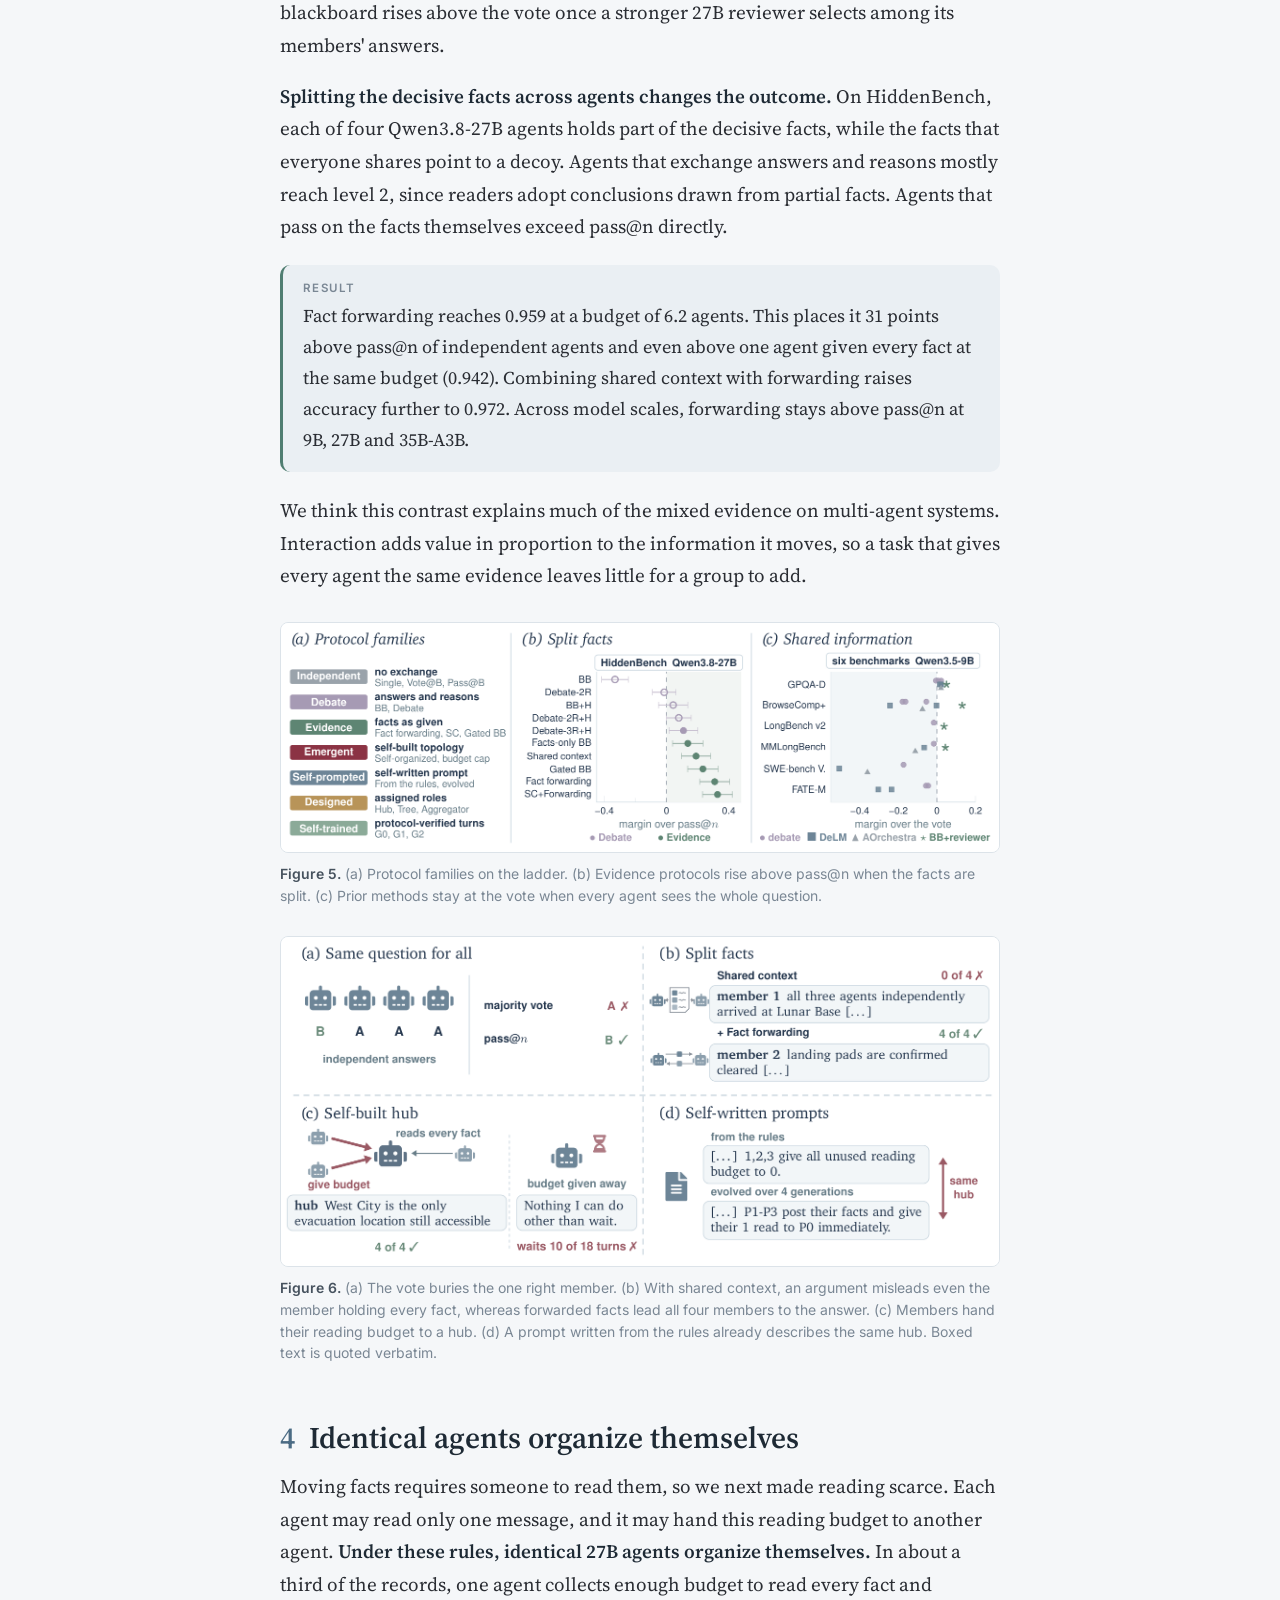
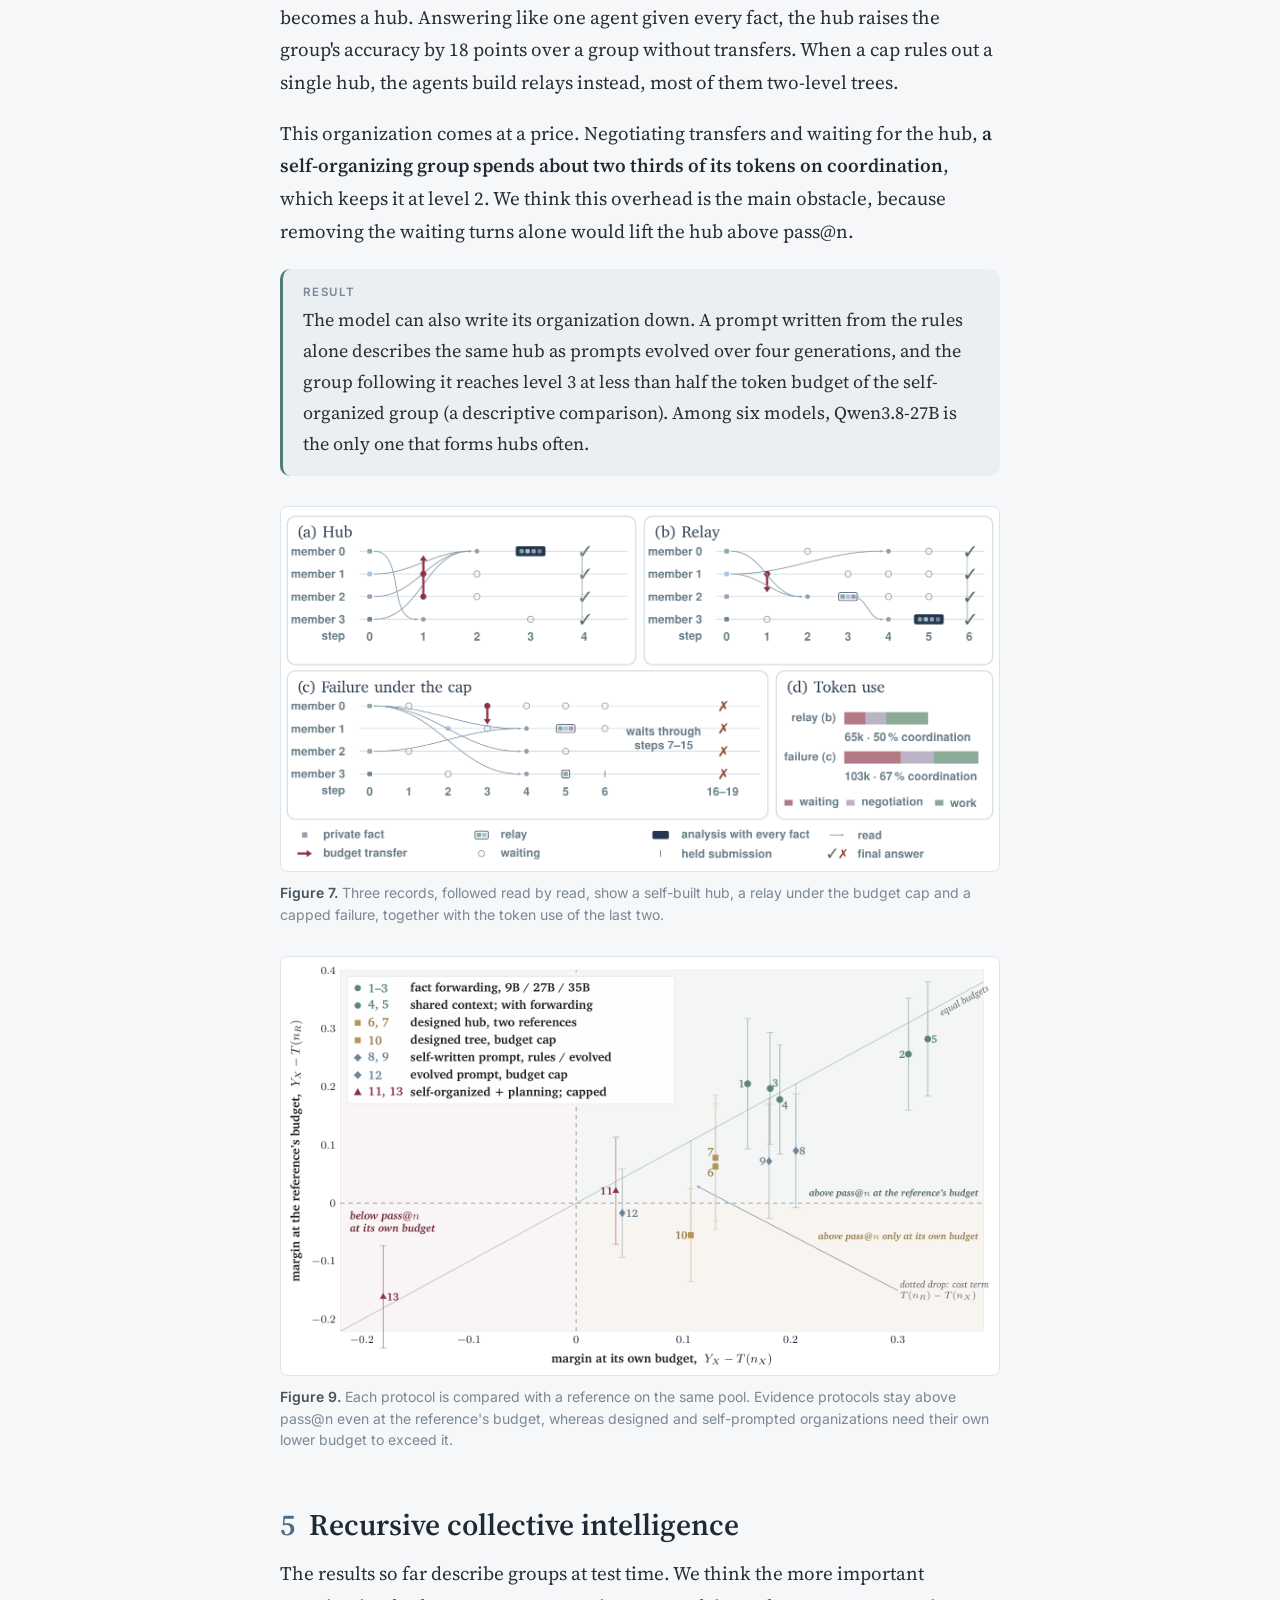
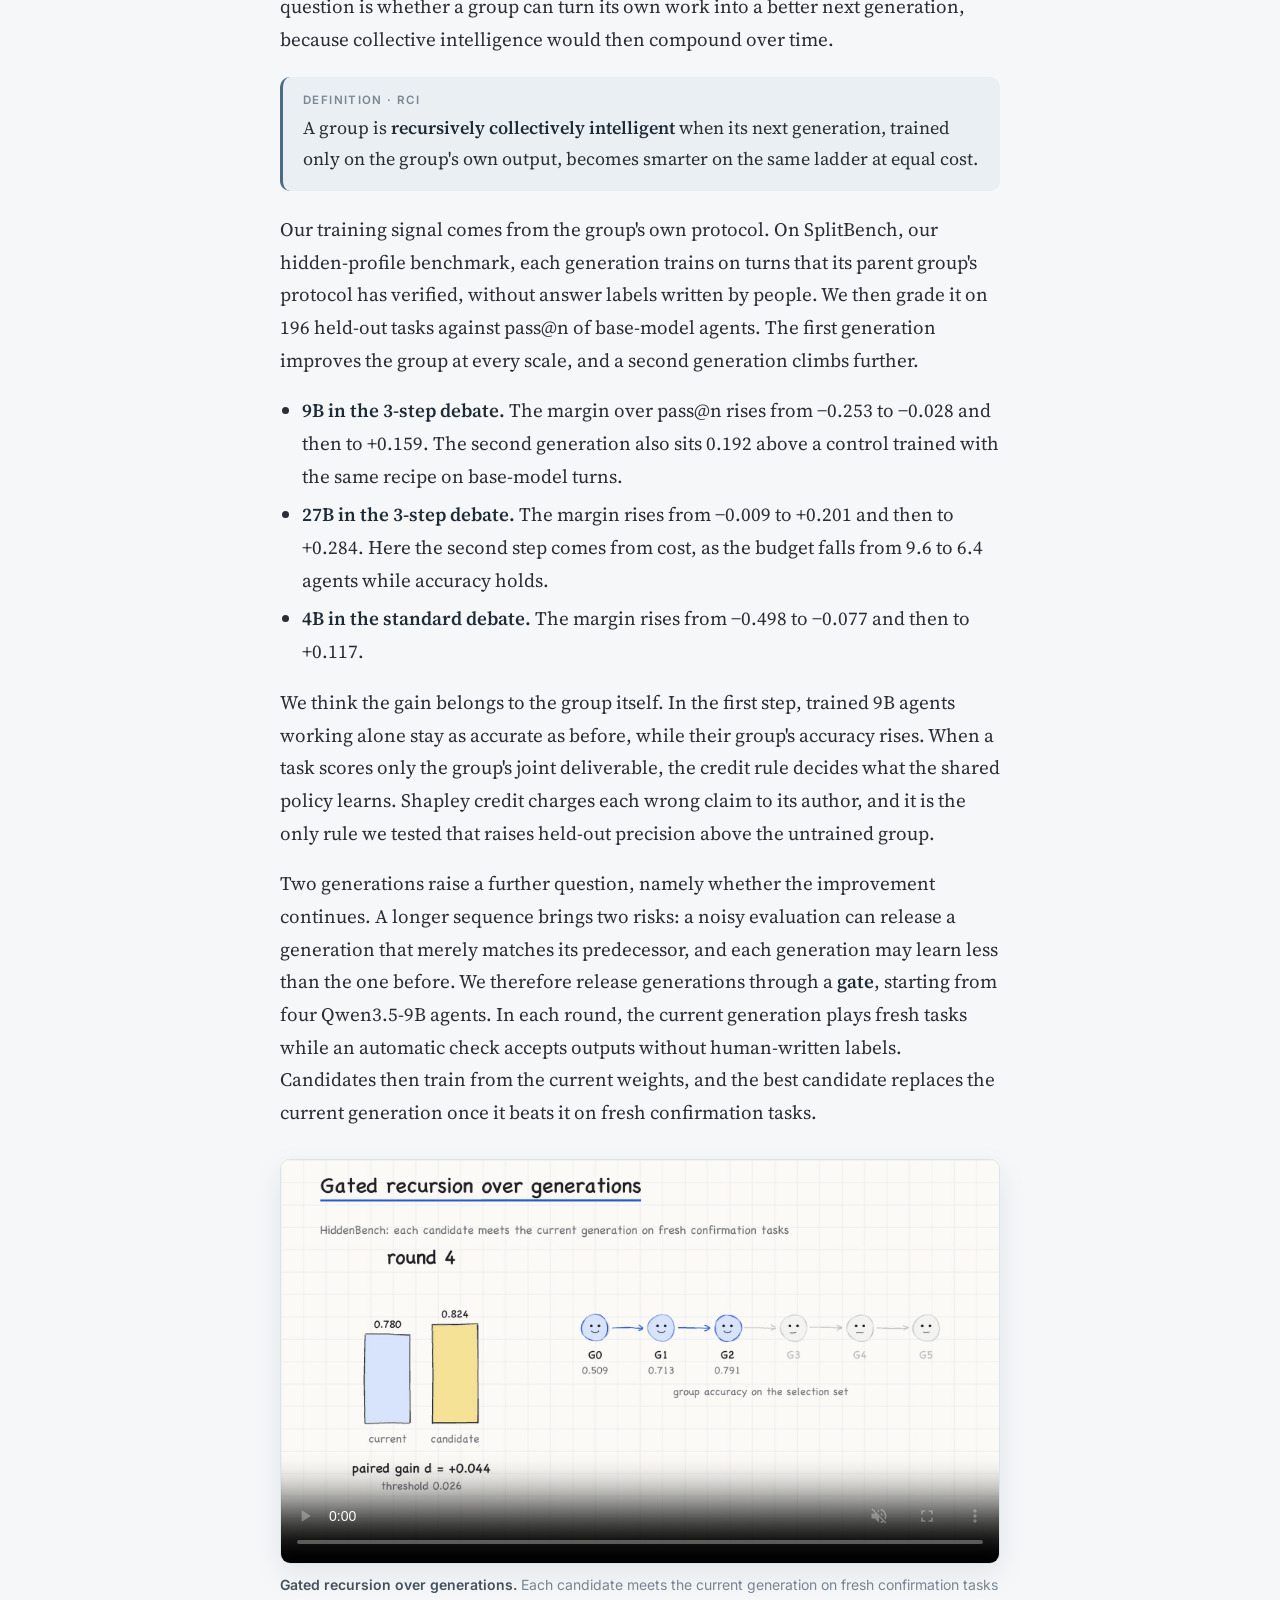
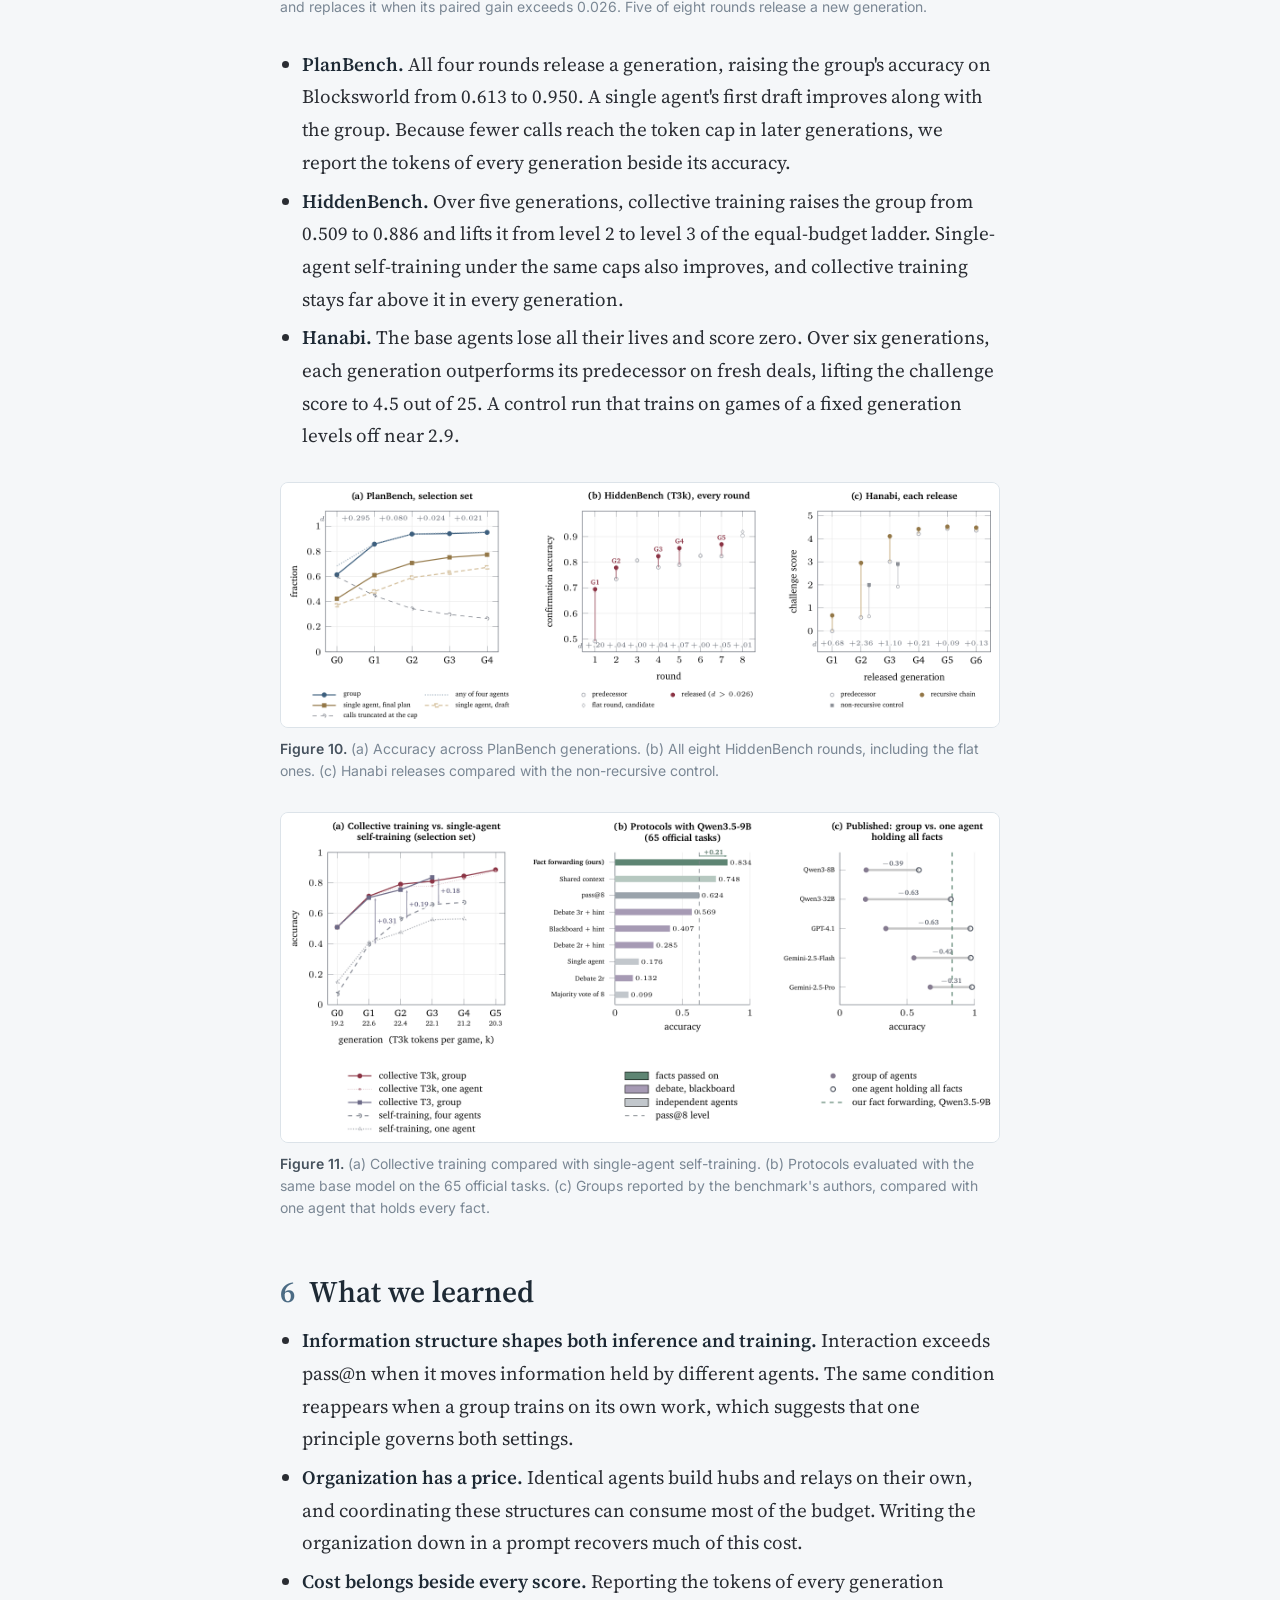
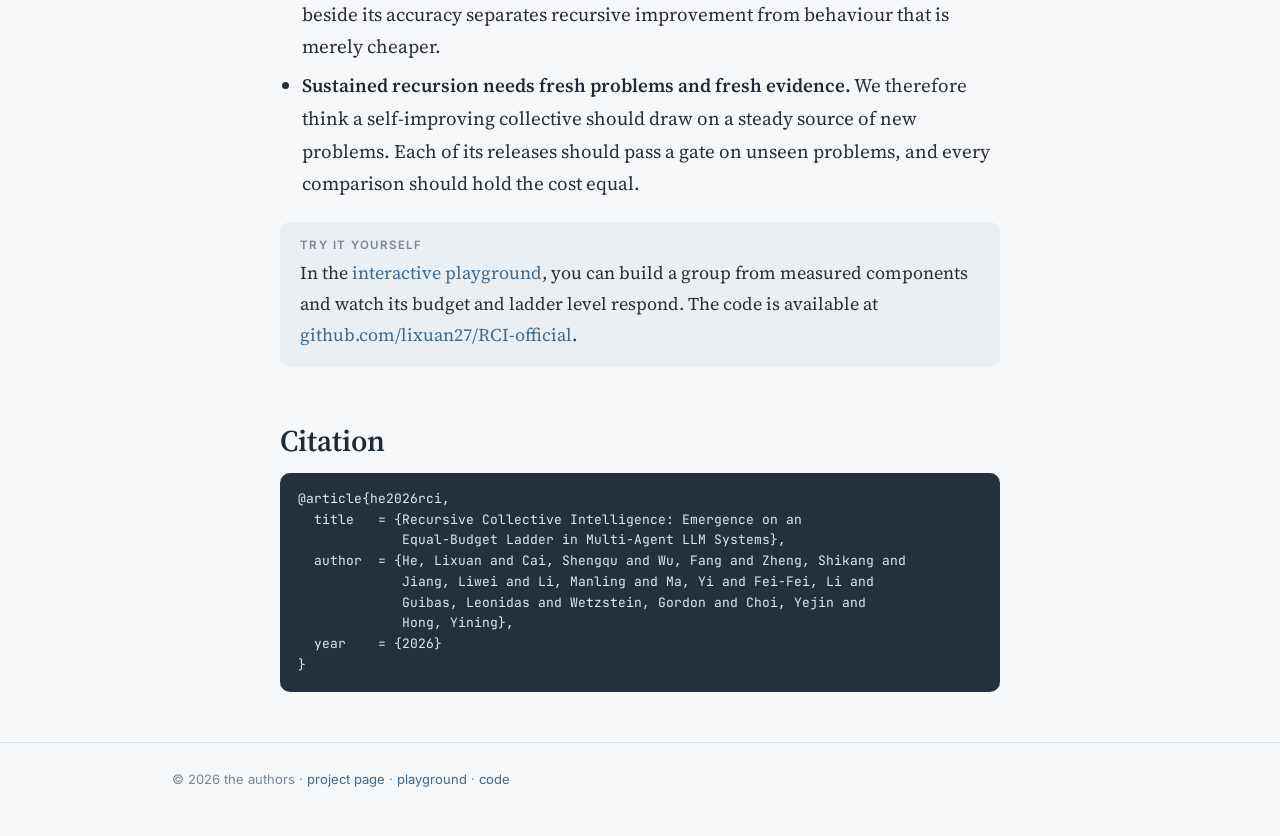
==== commit 0ffbb0a2: "Blog: layered introduction (field, gap, why it matters, questions, approach) and polished prose thro" ====
--- a/blog/index.html
+++ b/blog/index.html
@@ -25,10 +25,10 @@
 <header class="col" style="padding-top:46px">
   <div class="kicker">Research blog</div>
   <h1 class="title">When Is a Group of Agents Smarter Than Its Members?</h1>
-  <p class="dek">We think a group of agents deserves credit only for what its interaction adds, so we grade every group against independent agents that spend the same tokens. Grading this way shows when interaction makes a group smarter, how identical agents organize themselves, and how a group trains a smarter next generation from its own work.</p>
+  <p class="dek">We think a team of agents earns credit only for what its members create together. Measured at equal cost, that credit appears when agents move information to one another, and a group can learn to earn more of it from its own work.</p>
   <div class="authors"><span>Lixuan He<sup>1</sup></span><span>Shengqu Cai<sup>1</sup></span><span>Fang Wu<sup>1</sup></span><span>Shikang Zheng<sup>2</sup></span><span>Liwei Jiang<sup>3</sup></span><span>Manling Li<sup>4</sup></span><span>Yi Ma<sup>2</sup></span><span>Li Fei-Fei<sup>1</sup></span><span>Leonidas Guibas<sup>1</sup></span><span>Gordon Wetzstein<sup>1</sup></span><span>Yejin Choi<sup>1</sup></span><span>Yining Hong<sup>1</sup></span></div>
   <div class="affils"><sup>1</sup>Stanford University &nbsp; <sup>2</sup>UC Berkeley &nbsp; <sup>3</sup>NVIDIA &nbsp; <sup>4</sup>Northwestern University</div>
-  <div class="byline">Nov 24, 2026 · 15 min read</div>
+  <div class="byline">Nov 24, 2026 · 16 min read</div>
   <div class="btns">
     <a class="btn" href="https://github.com/lixuan27/RCI-official">Code</a>
     <a class="btn ghost" href="../playground/">Interactive playground</a>
@@ -36,13 +36,14 @@
     <a class="btn off" aria-disabled="true">Paper (coming soon)</a>
   </div>
   <nav class="toc">
-    <a href="#s1"><span class="n">1</span>Grading a group at equal cost</a>
-    <a href="#s5"><span class="n">5</span>What we learned</a>
-    <a href="#s2"><span class="n">2</span>Interaction helps when it moves facts</a>
+    <a href="#s1"><span class="n">1</span>Why teams of agents are hard to judge</a>
+    <a href="#s5"><span class="n">5</span>Recursive collective intelligence</a>
+    <a href="#s2"><span class="n">2</span>Grading a group at equal cost</a>
+    <a href="#s6"><span class="n">6</span>What we learned</a>
+    <a href="#s3"><span class="n">3</span>Interaction helps when it moves facts</a>
     <a href="#try"><span class="n"></span>Try it yourself</a>
-    <a href="#s3"><span class="n">3</span>How identical agents organize themselves</a>
+    <a href="#s4"><span class="n">4</span>Identical agents organize themselves</a>
     <a href="#cite"><span class="n"></span>Citation</a>
-    <a href="#s4"><span class="n">4</span>Recursive collective intelligence</a>
   </nav>
 </header>
 
@@ -52,16 +53,28 @@
 </figure>
 
 <article class="prose">
-  <div class="callout tldr"><div class="lab">TL;DR</div>
-    <p>A team of agents usually spends many times the tokens of one agent. Spending the same tokens on independent answers and voting over them already explains most of the gains that papers report. We therefore credit a group only against <b>independent agents that spend the same tokens</b>, using a three-level <b>equal-budget ladder</b>. On this ladder, interaction pays off when it <b>moves information</b> between agents: forwarding split facts lifts a group 31 points above pass@n. Given the chance, identical 27B agents <b>organize themselves into hubs</b> and gain 18 points, paying for this structure with a large share of their tokens. Training on their own verified outputs, groups then <b>improve generation after generation</b>, for four to six generations on PlanBench, HiddenBench and Hanabi.</p>
+  <div class="callout tldr"><div class="lab">In short</div>
+    <ul>
+      <li>We grade every group against independent agents that spend the same tokens. Our <b>equal-budget ladder</b> has three levels, and its top level cannot be reached by selecting among independent answers.</li>
+      <li>Interaction pays off when it <b>moves information</b>. Forwarding split facts lifts four 27B agents 31 points above pass@n.</li>
+      <li>Given a scarce reading budget, identical agents <b>build hubs on their own</b> and gain 18 points, spending about two thirds of their tokens on coordination.</li>
+      <li>Training on its own verified outputs, a group <b>improves generation after generation</b> on PlanBench, HiddenBench and Hanabi. On HiddenBench, it climbs from level 2 to level 3 of the ladder.</li>
+    </ul>
   </div>
 
-  <h2 class="sec" id="s1"><span class="num">1</span>Grading a group at equal cost</h2>
-  <p>Multi-agent systems usually earn credit by outperforming a single agent. We think this comparison mixes two effects, because part of the improvement comes from extra computation. Majority voting over independent samples already improves on one agent. Moreover, each additional sample raises the chance that at least one answer is right. A fair test therefore compares a group with <b>independent copies of the same model that spend the same tokens</b>.</p>
-  <p>Suppose a group run spends <i>k</i> completion tokens and one independent agent costs <i>c</i><sub>1</sub>. The group's budget is then <i>n</i><sub>B</sub> = <i>k</i>/<i>c</i><sub>1</sub> agents. Using this budget, the ladder asks three questions in order.</p>
+  <h2 class="sec" id="s1"><span class="num">1</span>Why teams of agents are hard to judge</h2>
+  <p>Language models increasingly work as teams. Agent systems now let models debate one another, hand subtasks to sub-agents and build on a shared blackboard. The same pattern runs through today's tools for coding, research and planning. The hope behind this shift is <b>collective intelligence</b>: a group that solves problems beyond any of its members, and that later improves itself by learning from its own work.</p>
+  <p>Reading the evidence for this hope turns out to be difficult. Most studies report that a team beats one agent, while the team also spends many times the tokens of that agent. Spending those extra tokens on independent attempts and voting over them already recovers most of the reported gains. Careful comparisons, moreover, find that debate rarely beats such a vote. We think the field therefore lacks a measurement that separates what interaction adds from what extra computation buys.</p>
+  <p>This separation matters for two reasons. In practice, every message an agent writes costs tokens that could have paid for another attempt, so anyone designing an agent system needs to know when interaction is worth its price. In research, the question of self-improvement depends on it as well. A group that trains on its own work can improve <i>as a group</i> only if its interaction produces something that its members cannot produce alone.</p>
+  <p>We therefore ask two questions. <b>When does interaction itself make a group smarter than its members working apart?</b> And <b>can a group make its next generation smarter using only its own output?</b></p>
+  <p>Our starting point comes from studies of human groups. Psychologists have long compared a group with the same people working independently, and their strongest baseline counts the group as right whenever any individual is right. For language models, this baseline is simply pass@n. We carry the idea over to agents and add the ingredient that human studies could ignore, namely cost. Every comparison in this post therefore uses independent agents that spend exactly the tokens of the group. Built this way, one measurement connects two lines of work that rarely meet: the evaluation of multi-agent systems and the study of recursive self-improvement.</p>
+
+  <h2 class="sec" id="s2"><span class="num">2</span>Grading a group at equal cost</h2>
+  <p>The measurement starts from a simple accounting step. Suppose a group run spends <i>k</i> completion tokens and one independent agent costs <i>c</i><sub>1</sub>. The group's budget is then <i>n</i><sub>B</sub> = <i>k</i>/<i>c</i><sub>1</sub> independent agents, and we compare the group with exactly that many independent copies of the same model. At this budget, the ladder asks three questions in order.</p>
   <div class="callout def"><div class="lab">Definition · the equal-budget ladder</div>
     <p>A group at budget <i>n</i><sub>B</sub> reaches <b>level 1</b> when it outperforms a single agent. It reaches <b>level 2</b> when it also outperforms the majority vote of <i>n</i><sub>B</sub> independent agents. Level 3 requires the group to exceed their pass@<i>n</i><sub>B</sub>, which is the chance that at least one of them is right.</p></div>
-  <p>We think level 3 is the real test of interaction. Every selection rule, from a majority vote to a learned judge, picks one of the independent answers, so its accuracy stays at or below pass@n at equal cost. A group above pass@n has therefore produced correct answers through what its members exchanged.</p>
+  <p>We think level 3 is the real test of interaction, and we built the ladder around it for this reason. Every selection rule, from a majority vote to a learned judge, picks one of the answers that independent agents already gave. Its accuracy therefore stays at or below pass@n at equal cost, however clever the rule is. A group above pass@n has produced correct answers through what its members exchanged, which is exactly the contribution we set out to measure.</p>
+  <p>The ladder also shows where a gain comes from. Splitting each margin into an accuracy term and a cost term, we can tell whether a protocol wins by answering better or by spending fewer tokens.</p>
 </article>
 <figure class="w">
   <div class="video"><video src="../video/ladder.mp4" poster="../video/ladder_poster.jpg" controls muted loop preload="metadata" playsinline></video></div>
@@ -70,38 +83,39 @@
 <figure class="w"><img src="../assets/fig/fig3.png" alt="Overview of one generation"><figcaption><b>Figure 3.</b> In one generation, copies of one policy interact and commit to an answer. The answer is graded against independent agents at the same token cost, and the next generation then trains on the outputs that the group's protocol accepts.</figcaption></figure>
 
 <article class="prose">
-  <h2 class="sec" id="s2"><span class="num">2</span>Interaction helps when it moves facts</h2>
-  <p><b>When every agent already holds the evidence, a message mostly repeats what its reader knows.</b> We tested this with Qwen3.5-9B agents on six shared-information benchmarks, ranging from GPQA-Diamond to SWE-bench Verified. Under these conditions, multi-agent debate, DeLM and AOrchestra all stay at or below the compute-matched vote. A blackboard rises above the vote once a stronger 27B reviewer selects among its members' answers; with this reviewer, it beats the vote on all four benchmarks where we ran it.</p>
-  <p><b>Splitting the decisive facts across agents changes the outcome.</b> On HiddenBench, each of four Qwen3.8-27B agents holds part of the decisive facts. Protocols that exchange answers and reasons mostly stay at level 2, since readers adopt conclusions drawn from partial facts. Debate reaches level 3 only after a third round with a hint that the facts are split. Protocols that pass the facts on, in contrast, exceed pass@n directly.</p>
+  <h2 class="sec" id="s3"><span class="num">3</span>Interaction helps when it moves facts</h2>
+  <p><b>When every agent already holds the evidence, a message mostly repeats what its reader knows.</b> We tested this with Qwen3.5-9B agents on six shared-information benchmarks, ranging from GPQA-Diamond to SWE-bench Verified. Multi-agent debate, DeLM and AOrchestra all stay at or below the compute-matched vote. A blackboard rises above the vote once a stronger 27B reviewer selects among its members' answers.</p>
+  <p><b>Splitting the decisive facts across agents changes the outcome.</b> On HiddenBench, each of four Qwen3.8-27B agents holds part of the decisive facts, while the facts that everyone shares point to a decoy. Agents that exchange answers and reasons mostly reach level 2, since readers adopt conclusions drawn from partial facts. Agents that pass on the facts themselves exceed pass@n directly.</p>
   <div class="callout res"><div class="lab">Result</div>
     <p>Fact forwarding reaches 0.959 at a budget of 6.2 agents. This places it 31 points above pass@n of independent agents and even above one agent given every fact at the same budget (0.942). Combining shared context with forwarding raises accuracy further to 0.972. Across model scales, forwarding stays above pass@n at 9B, 27B and 35B-A3B.</p></div>
+  <p>We think this contrast explains much of the mixed evidence on multi-agent systems. Interaction adds value in proportion to the information it moves, so a task that gives every agent the same evidence leaves little for a group to add.</p>
 </article>
 <figure class="w"><img src="../assets/fig/fig5.png" alt="Protocol families on the ladder"><figcaption><b>Figure 5.</b> (a) Protocol families on the ladder. (b) Evidence protocols rise above pass@n when the facts are split. (c) Prior methods stay at the vote when every agent sees the whole question.</figcaption></figure>
 <figure class="w"><img src="../assets/fig/fig6.png" alt="Qualitative results"><figcaption><b>Figure 6.</b> (a) The vote buries the one right member. (b) With shared context, an argument misleads even the member holding every fact, whereas forwarded facts lead all four members to the answer. (c) Members hand their reading budget to a hub. (d) A prompt written from the rules already describes the same hub. Boxed text is quoted verbatim.</figcaption></figure>
 
 <article class="prose">
-  <h2 class="sec" id="s3"><span class="num">3</span>How identical agents organize themselves</h2>
-  <p>We gave each agent a reading budget of one message and allowed members to give their budget away. <b>Under these rules, identical 27B agents organize themselves.</b> In about a third of the records, one agent collects enough budget to read every fact and becomes a hub. Because the hub then answers like one agent given every fact, accuracy rises by 18 points over a group without transfers. A planning round strengthens this behaviour further. When a cap rules out a single hub, the agents build relays instead, most of them two-level trees.</p>
-  <p>These self-built structures outperform the vote and reach level 2. Their budgets explain why they climb no higher: <b>a self-organizing group spends about two thirds of its tokens on coordination</b>, most of it on negotiating transfers and the rest on waiting for the hub. We think this overhead is what keeps these groups below level 3, since the hub would exceed pass@n once its waiting turns are removed.</p>
+  <h2 class="sec" id="s4"><span class="num">4</span>Identical agents organize themselves</h2>
+  <p>Moving facts requires someone to read them, so we next made reading scarce. Each agent may read only one message, and it may hand this reading budget to another agent. <b>Under these rules, identical 27B agents organize themselves.</b> In about a third of the records, one agent collects enough budget to read every fact and becomes a hub. Answering like one agent given every fact, the hub raises the group's accuracy by 18 points over a group without transfers. When a cap rules out a single hub, the agents build relays instead, most of them two-level trees.</p>
+  <p>This organization comes at a price. Negotiating transfers and waiting for the hub, <b>a self-organizing group spends about two thirds of its tokens on coordination</b>, which keeps it at level 2. We think this overhead is the main obstacle, because removing the waiting turns alone would lift the hub above pass@n.</p>
   <div class="callout res"><div class="lab">Result</div>
-    <p>A prompt that the model writes from the rules alone describes the same hub as the prompts evolved over four generations. Following this prompt, the group reaches level 3 at less than half the token budget of the self-organized group on the same tasks (a descriptive comparison). Among six models, Qwen3.8-27B is the only one that forms hubs often.</p></div>
+    <p>The model can also write its organization down. A prompt written from the rules alone describes the same hub as prompts evolved over four generations, and the group following it reaches level 3 at less than half the token budget of the self-organized group (a descriptive comparison). Among six models, Qwen3.8-27B is the only one that forms hubs often.</p></div>
 </article>
 <figure class="w"><img src="../assets/fig/fig7.png" alt="How identical agents organize"><figcaption><b>Figure 7.</b> Three records, followed read by read, show a self-built hub, a relay under the budget cap and a capped failure, together with the token use of the last two.</figcaption></figure>
 <figure class="w"><img src="../assets/fig/fig9.png" alt="Accuracy and cost to level 3"><figcaption><b>Figure 9.</b> Each protocol is compared with a reference on the same pool. Evidence protocols stay above pass@n even at the reference's budget, whereas designed and self-prompted organizations need their own lower budget to exceed it.</figcaption></figure>
 
 <article class="prose">
-  <h2 class="sec" id="s4"><span class="num">4</span>Recursive collective intelligence</h2>
+  <h2 class="sec" id="s5"><span class="num">5</span>Recursive collective intelligence</h2>
+  <p>The results so far describe groups at test time. We think the more important question is whether a group can turn its own work into a better next generation, because collective intelligence would then compound over time.</p>
   <div class="callout def"><div class="lab">Definition · RCI</div>
     <p>A group is <b>recursively collectively intelligent</b> when its next generation, trained only on the group's own output, becomes smarter on the same ladder at equal cost.</p></div>
-  <p>On SplitBench, our hidden-profile benchmark, each generation trains on its parent group's protocol-verified turns. We then grade it on 196 held-out tasks against pass@n of base-model agents. The first generation improves the group at every scale, and a second generation climbs further.</p>
+  <p>Our training signal comes from the group's own protocol. On SplitBench, our hidden-profile benchmark, each generation trains on turns that its parent group's protocol has verified, without answer labels written by people. We then grade it on 196 held-out tasks against pass@n of base-model agents. The first generation improves the group at every scale, and a second generation climbs further.</p>
   <ul>
     <li><b>9B in the 3-step debate.</b> The margin over pass@n rises from −0.253 to −0.028 and then to +0.159. The second generation also sits 0.192 above a control trained with the same recipe on base-model turns.</li>
     <li><b>27B in the 3-step debate.</b> The margin rises from −0.009 to +0.201 and then to +0.284. Here the second step comes from cost, as the budget falls from 9.6 to 6.4 agents while accuracy holds.</li>
     <li><b>4B in the standard debate.</b> The margin rises from −0.498 to −0.077 and then to +0.117.</li>
   </ul>
-  <p>We think the gain belongs to the group itself. In the first step, trained 9B agents working alone stay as accurate as before, while their group's accuracy rises. A related question arises when a task scores only the group's joint deliverable. In that setting, Shapley credit charges each wrong claim to its author, and it is the only credit rule that raises held-out precision above the untrained group.</p>
-
-  <p>To test longer horizons, we apply <b>gated recursion</b> to four Qwen3.5-9B agents. In each round, the current generation plays fresh tasks while an automatic check accepts outputs without answer labels. Candidates then train from the current weights, and the best candidate is released once its paired gain on fresh confirmation tasks exceeds a threshold.</p>
+  <p>We think the gain belongs to the group itself. In the first step, trained 9B agents working alone stay as accurate as before, while their group's accuracy rises. When a task scores only the group's joint deliverable, the credit rule decides what the shared policy learns. Shapley credit charges each wrong claim to its author, and it is the only rule we tested that raises held-out precision above the untrained group.</p>
+  <p>Two generations raise a further question, namely whether the improvement continues. A longer sequence brings two risks: a noisy evaluation can release a generation that merely matches its predecessor, and each generation may learn less than the one before. We therefore release generations through a <b>gate</b>, starting from four Qwen3.5-9B agents. In each round, the current generation plays fresh tasks while an automatic check accepts outputs without human-written labels. Candidates then train from the current weights, and the best candidate replaces the current generation once it beats it on fresh confirmation tasks.</p>
 </article>
 <figure class="w">
   <div class="video"><video src="../video/recursion.mp4" poster="../video/recursion_poster.jpg" controls muted loop preload="metadata" playsinline></video></div>
@@ -109,8 +123,8 @@
 </figure>
 <article class="prose">
   <ul>
-    <li><b>PlanBench.</b> All four rounds release a generation, raising the group's accuracy on Blocksworld from 0.613 to 0.950. A single agent's first draft improves along with the group. Since fewer calls reach the token cap in later generations, we report the tokens of every generation beside its accuracy.</li>
-    <li><b>HiddenBench.</b> Over five generations, collective training raises the group from 0.509 to 0.886 and lifts it from level 2 to level 3 of the equal-budget ladder. In a second run, single-agent self-training under the same caps also improves, yet it stays far below collective training in every generation.</li>
+    <li><b>PlanBench.</b> All four rounds release a generation, raising the group's accuracy on Blocksworld from 0.613 to 0.950. A single agent's first draft improves along with the group. Because fewer calls reach the token cap in later generations, we report the tokens of every generation beside its accuracy.</li>
+    <li><b>HiddenBench.</b> Over five generations, collective training raises the group from 0.509 to 0.886 and lifts it from level 2 to level 3 of the equal-budget ladder. Single-agent self-training under the same caps also improves, and collective training stays far above it in every generation.</li>
     <li><b>Hanabi.</b> The base agents lose all their lives and score zero. Over six generations, each generation outperforms its predecessor on fresh deals, lifting the challenge score to 4.5 out of 25. A control run that trains on games of a fixed generation levels off near 2.9.</li>
   </ul>
 </article>
@@ -118,12 +132,12 @@
 <figure class="w"><img src="../assets/fig/fig11.png" alt="HiddenBench details"><figcaption><b>Figure 11.</b> (a) Collective training compared with single-agent self-training. (b) Protocols evaluated with the same base model on the 65 official tasks. (c) Groups reported by the benchmark's authors, compared with one agent that holds every fact.</figcaption></figure>
 
 <article class="prose">
-  <h2 class="sec" id="s5"><span class="num">5</span>What we learned</h2>
+  <h2 class="sec" id="s6"><span class="num">6</span>What we learned</h2>
   <ul>
     <li><b>Information structure shapes both inference and training.</b> Interaction exceeds pass@n when it moves information held by different agents. The same condition reappears when a group trains on its own work, which suggests that one principle governs both settings.</li>
     <li><b>Organization has a price.</b> Identical agents build hubs and relays on their own, and coordinating these structures can consume most of the budget. Writing the organization down in a prompt recovers much of this cost.</li>
-    <li><b>A gain can come from cheaper behaviour.</b> Reporting the cost of every generation beside its accuracy separates recursive improvement from behaviour that is merely cheaper.</li>
-    <li><b>Sustained recursion needs fresh problems and fresh evidence.</b> We therefore think self-improving collectives should draw on a source of new problems. Each release should pass a gate on unseen problems, and every comparison should hold the cost equal.</li>
+    <li><b>Cost belongs beside every score.</b> Reporting the tokens of every generation beside its accuracy separates recursive improvement from behaviour that is merely cheaper.</li>
+    <li><b>Sustained recursion needs fresh problems and fresh evidence.</b> We therefore think a self-improving collective should draw on a steady source of new problems. Each of its releases should pass a gate on unseen problems, and every comparison should hold the cost equal.</li>
   </ul>
   <div class="callout" id="try"><div class="lab">Try it yourself</div><p>In the <a href="../playground/">interactive playground</a>, you can build a group from measured components and watch its budget and ladder level respond. The code is available at <a href="https://github.com/lixuan27/RCI-official">github.com/lixuan27/RCI-official</a>.</p></div>
 
@@ -143,8 +157,8 @@
 
 <div class="toc-float" id="tocf"><button aria-label="Contents" onclick="document.getElementById('tocf').classList.toggle('open')">☰</button>
   <div class="panel">
-    <a href="#s1">1 · Grading a group at equal cost</a><a href="#s2">2 · Interaction helps when it moves facts</a><a href="#s3">3 · How identical agents organize themselves</a>
-    <a href="#s4">4 · Recursive collective intelligence</a><a href="#s5">5 · What we learned</a><a href="#cite">Citation</a>
+    <a href="#s1">1 · Why teams of agents are hard to judge</a><a href="#s2">2 · Grading a group at equal cost</a><a href="#s3">3 · Interaction helps when it moves facts</a>
+    <a href="#s4">4 · Identical agents organize themselves</a><a href="#s5">5 · Recursive collective intelligence</a><a href="#s6">6 · What we learned</a><a href="#cite">Citation</a>
   </div></div>
 <script>
 const bar=document.getElementById('progress'), secs=[...document.querySelectorAll('h2.sec[id]')], links=[...document.querySelectorAll('#tocf .panel a')];
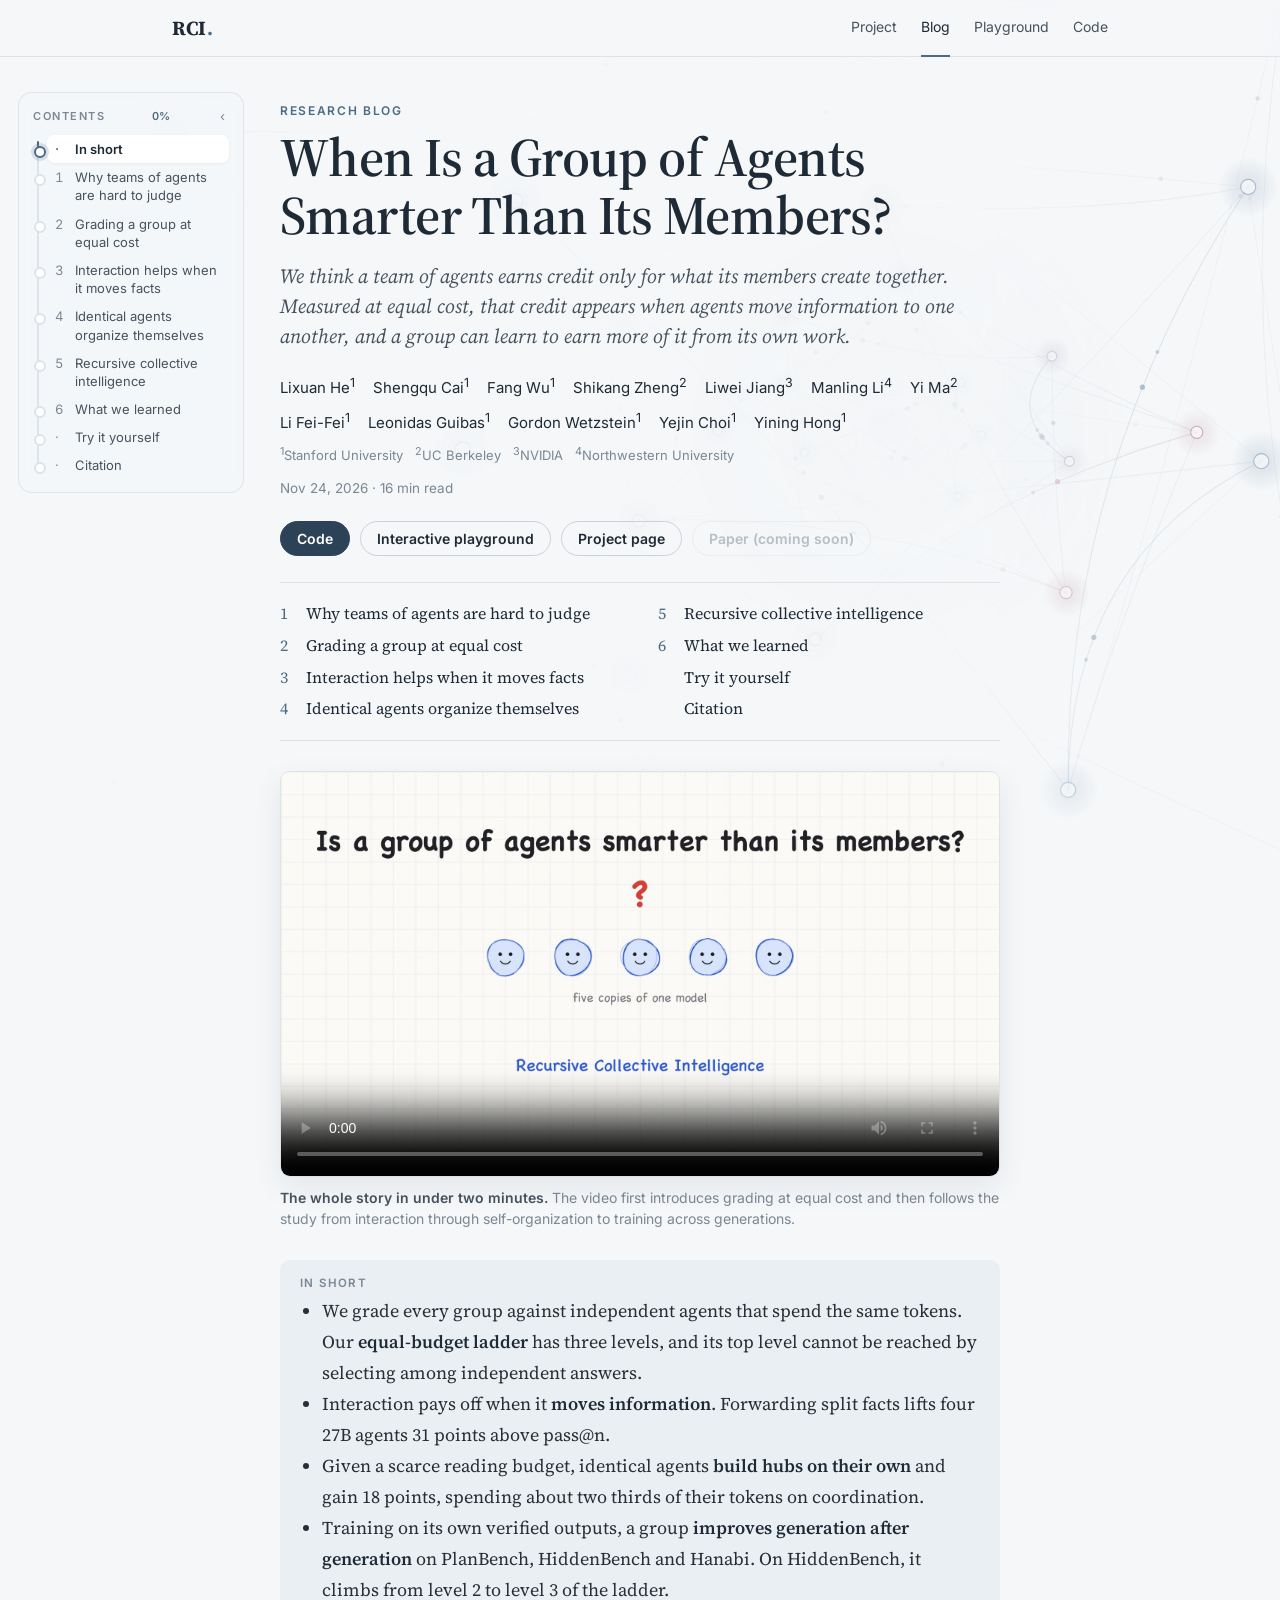
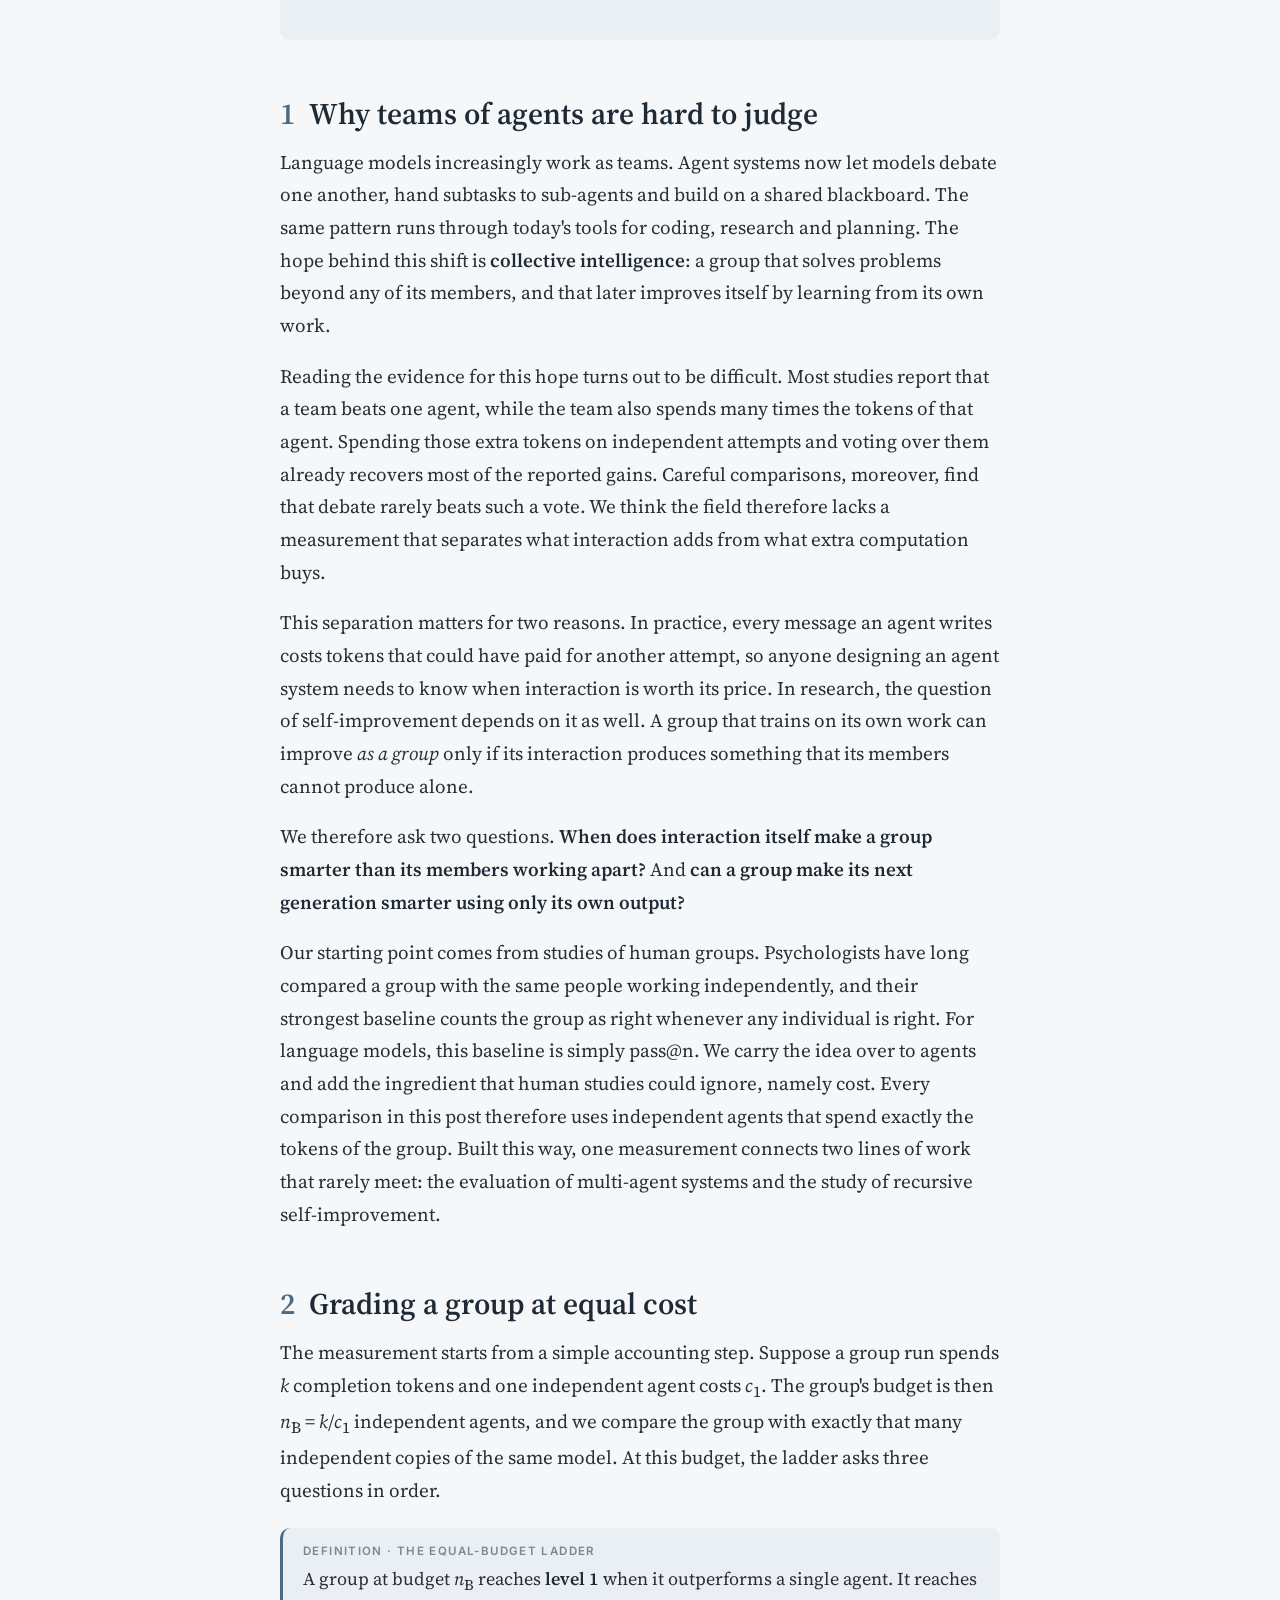
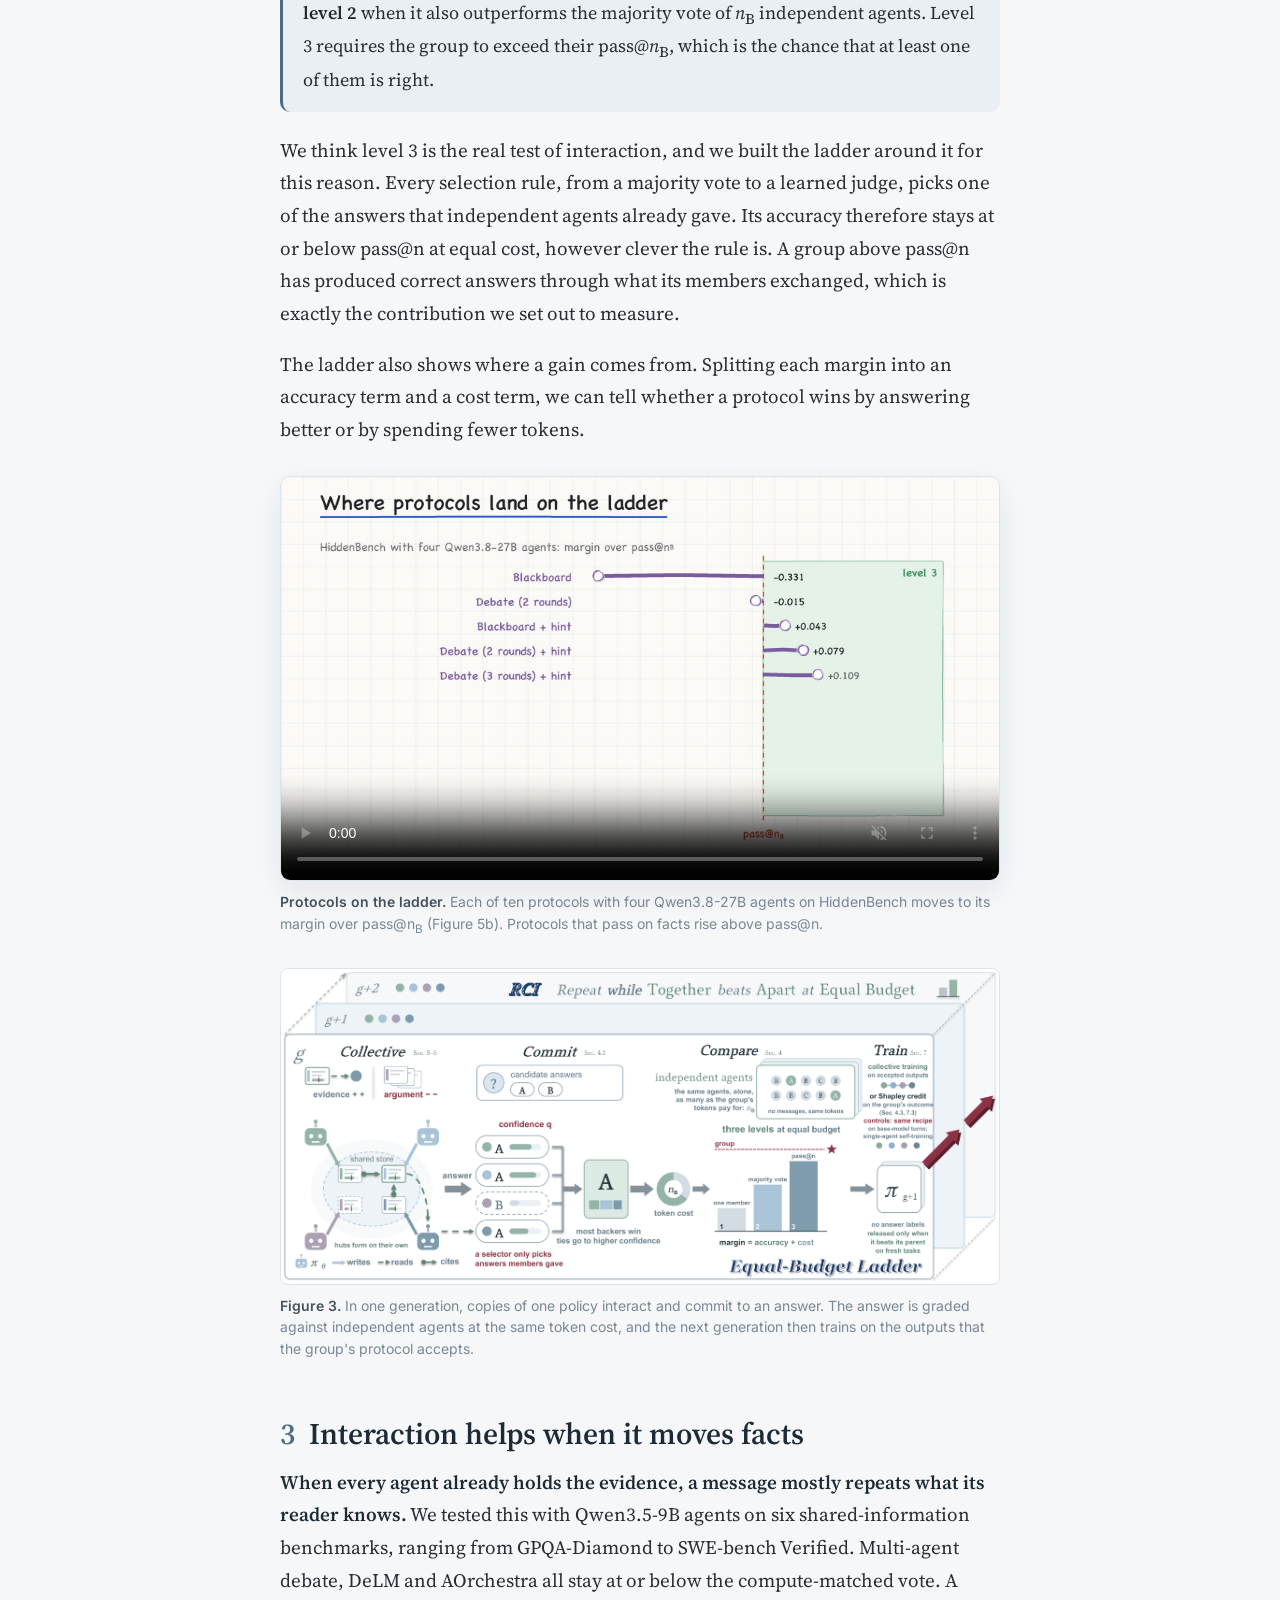
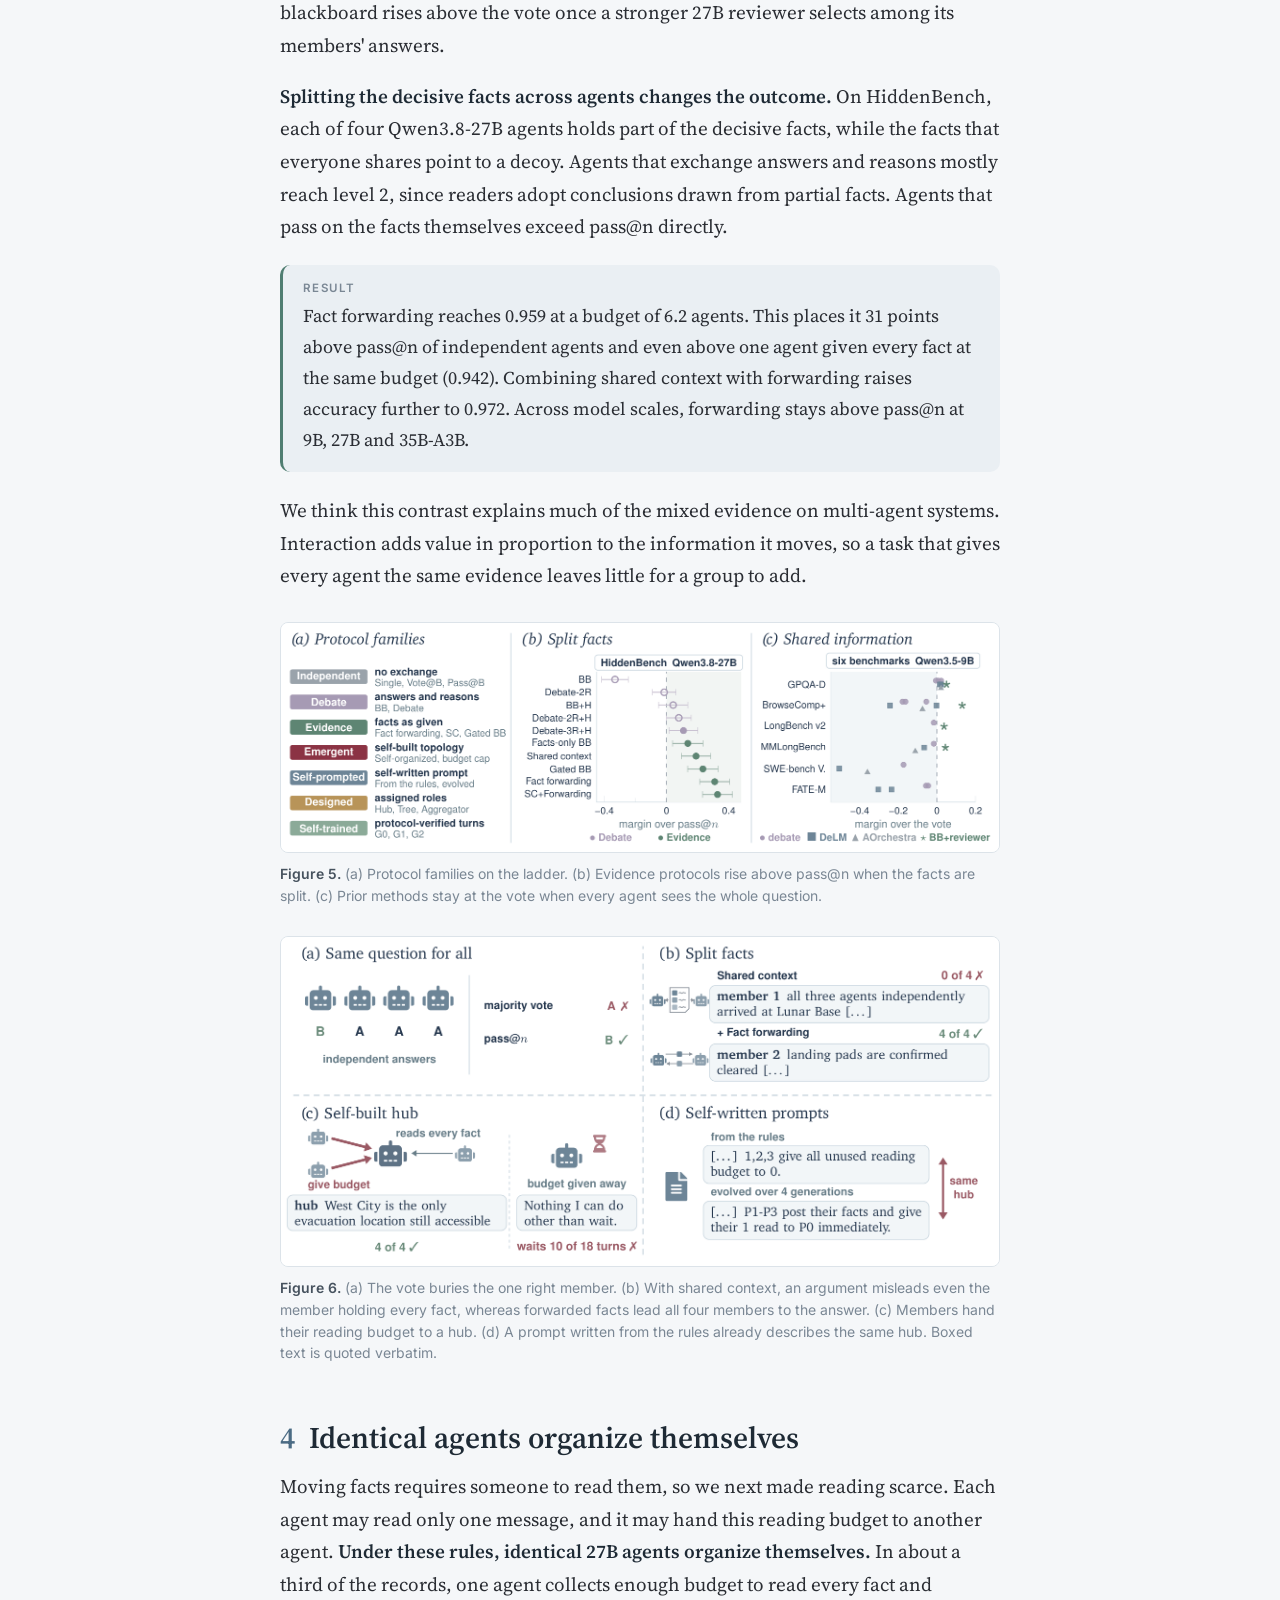
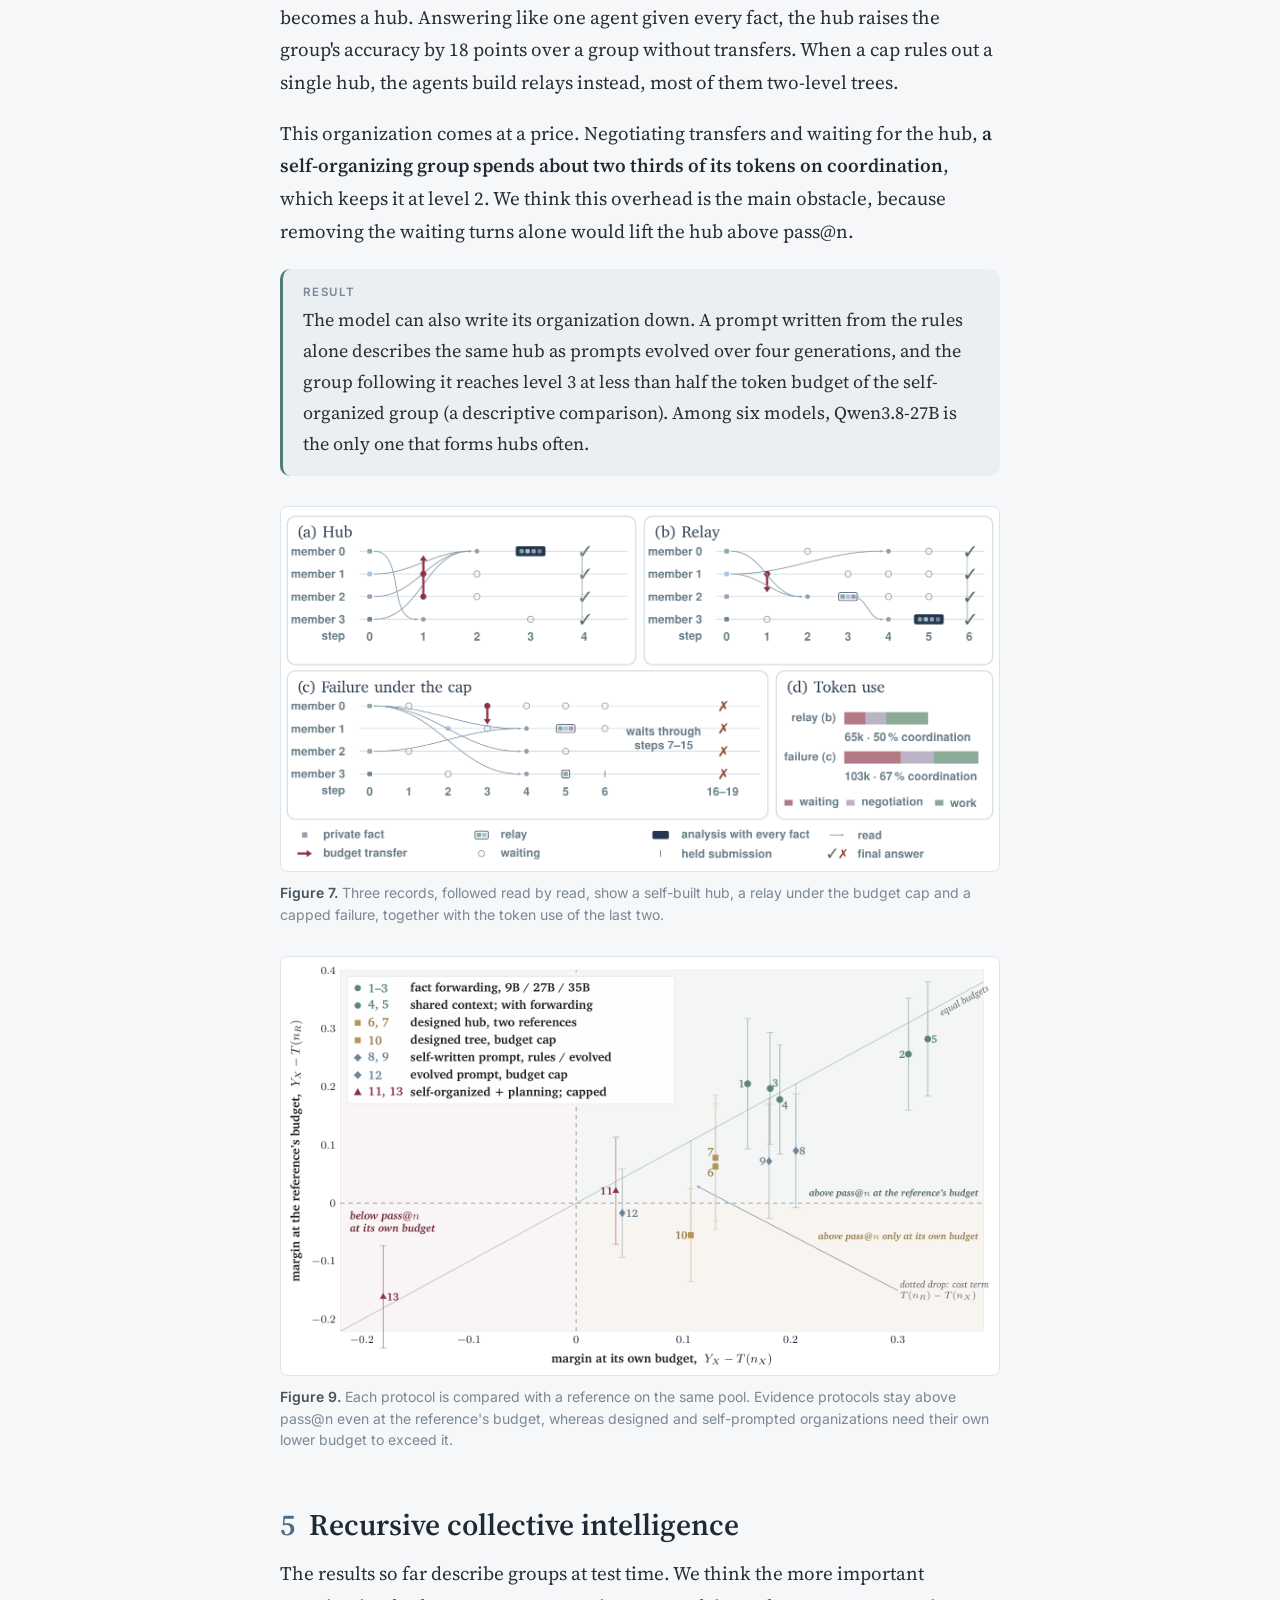
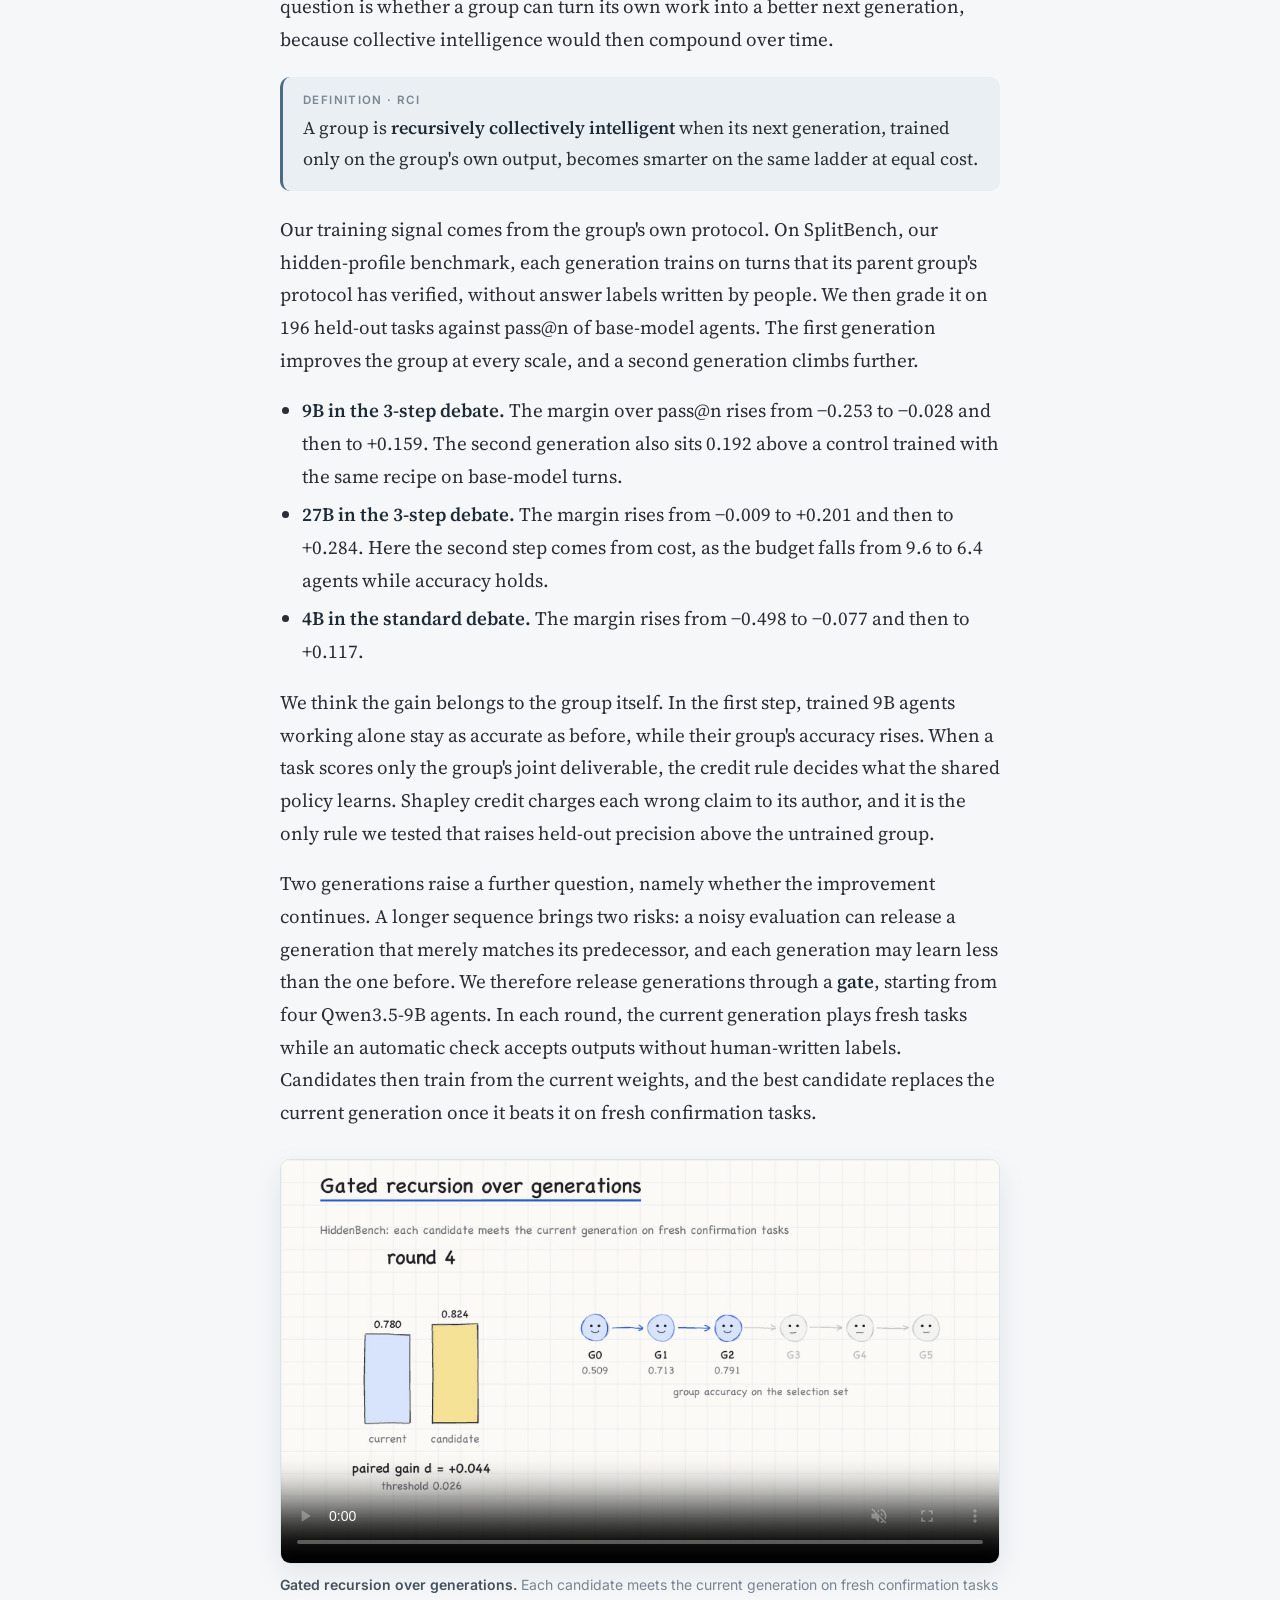
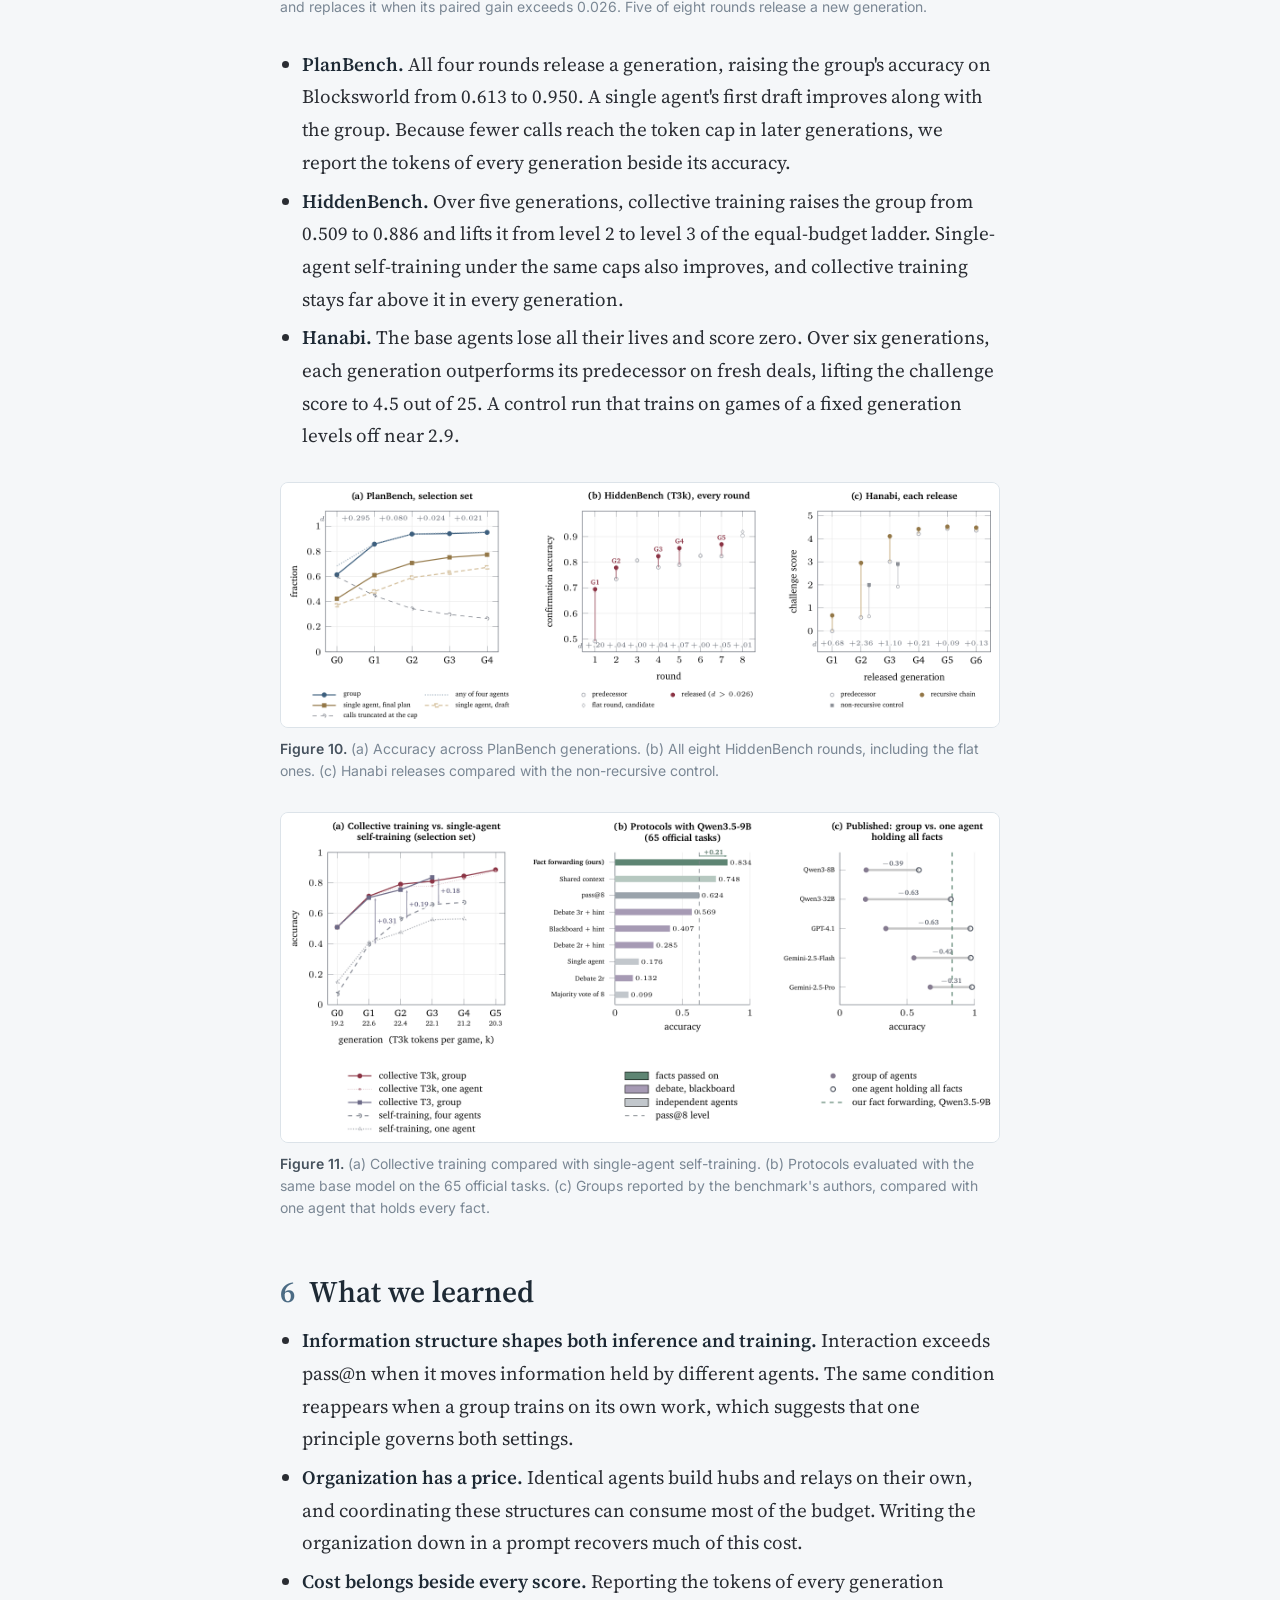
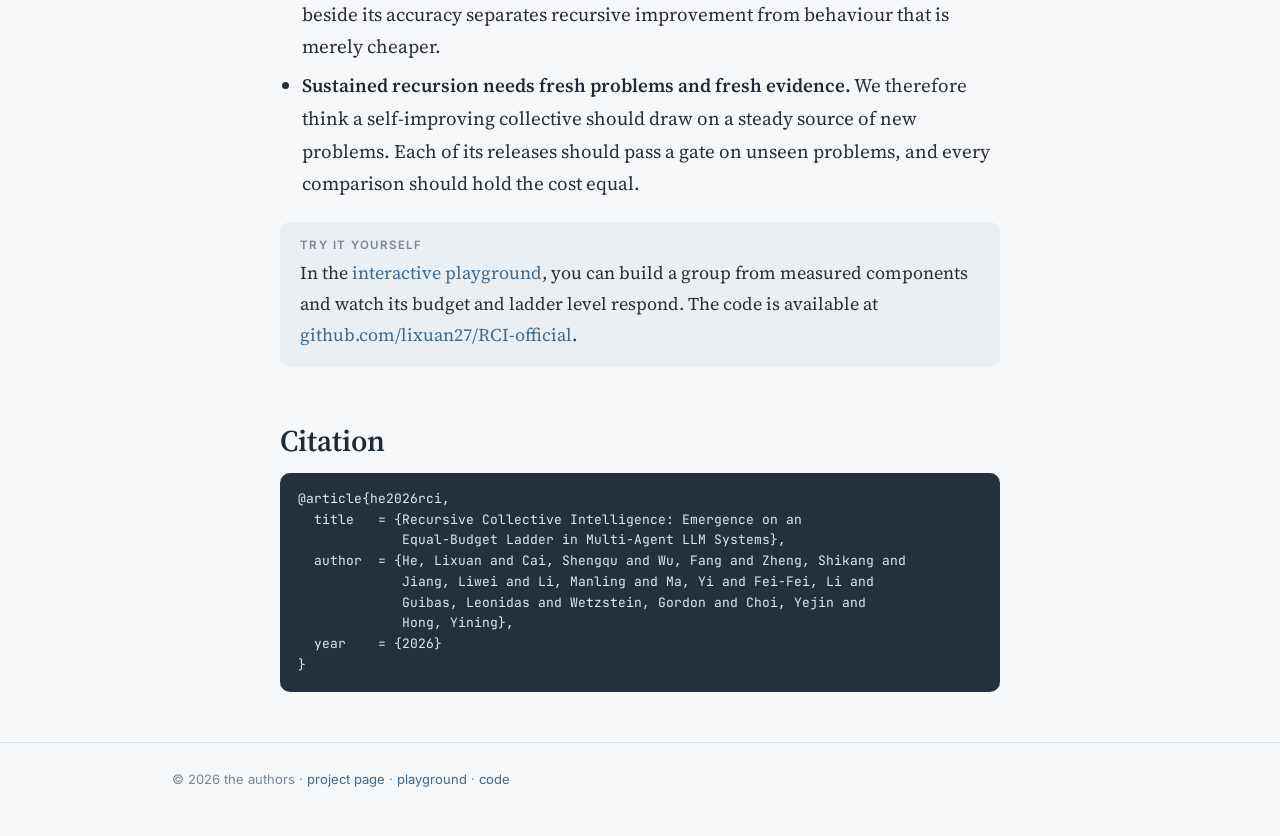
==== commit 8fc6c12e: "Blog: sticky sidebar contents with active section, reading progress, smooth scrolling and a collapse" ====
--- a/blog/index.html
+++ b/blog/index.html
@@ -11,6 +11,33 @@
 <style>
 #bgfx{position:fixed;inset:0;width:100vw;height:100vh;z-index:0;pointer-events:none}
 main.wrap{position:relative;z-index:1}
+/* sidebar contents */
+.side-toc{position:fixed;top:92px;left:max(18px,calc(50vw - 360px - 262px));width:226px;z-index:20;display:none;
+  font-family:var(--sans);background:rgba(245,247,249,.82);-webkit-backdrop-filter:blur(8px);backdrop-filter:blur(8px);
+  border:1px solid rgba(220,227,233,.9);border-radius:14px;padding:14px 14px 12px;transition:opacity .25s,transform .25s}
+.side-toc .st-head{display:flex;align-items:center;justify-content:space-between;margin-bottom:10px}
+.side-toc .st-title{font:600 11px var(--sans);letter-spacing:.14em;text-transform:uppercase;color:var(--mute)}
+.side-toc .st-pct{font:600 11px var(--sans);color:var(--accent);font-variant-numeric:tabular-nums}
+.side-toc .st-hide{border:0;background:transparent;color:var(--mute);cursor:pointer;font-size:14px;line-height:1;padding:2px 4px;border-radius:6px}
+.side-toc .st-hide:hover{background:var(--paper2);color:var(--ink)}
+.side-toc .st-list{position:relative}
+.side-toc ol{list-style:none;margin:0;padding:0 0 0 14px}
+.side-toc .st-list::before{content:"";position:absolute;left:4px;top:6px;bottom:6px;width:2px;border-radius:2px;background:var(--line)}
+.side-toc .st-fill{position:absolute;left:4px;top:6px;width:2px;border-radius:2px;background:var(--accent);height:0;transition:height .2s}
+.side-toc li{position:relative;margin:0}
+.side-toc li::before{content:"";position:absolute;left:-13px;top:11px;width:8px;height:8px;border-radius:50%;background:#fff;border:2px solid var(--line);transition:all .2s}
+.side-toc li.done::before{border-color:var(--accent);background:var(--accent)}
+.side-toc li.on::before{border-color:var(--accent);background:#fff;box-shadow:0 0 0 3px rgba(75,107,132,.18)}
+.side-toc a{display:flex;gap:8px;padding:5px 8px;border-radius:8px;font-size:13px;line-height:1.4;color:var(--ink2);text-decoration:none;transition:background .15s,color .15s}
+.side-toc a .n{min-width:12px;color:var(--mute);font-variant-numeric:tabular-nums}
+.side-toc a:hover{background:rgba(234,239,243,.9);color:var(--ink)}
+.side-toc li.on>a{background:#fff;color:var(--ink);font-weight:600;box-shadow:0 1px 3px rgba(30,42,53,.06)}
+.side-toc li.on>a .n{color:var(--accent)}
+.side-toc.min{width:auto;padding:8px}
+.side-toc.min .st-list,.side-toc.min .st-pct{display:none}
+.side-toc.min .st-head{gap:10px;cursor:pointer}
+.side-toc.min .st-head{margin:0}
+@media (min-width:1240px){.side-toc{display:block}.toc-float{display:none}}
 </style>
 </head>
 <body>
@@ -21,6 +48,20 @@
   <div class="nav-links"><a href="../">Project</a><a class="on" href="./">Blog</a><a href="../playground/">Playground</a><a href="https://github.com/lixuan27/RCI-official">Code</a></div>
 </div></div>
 
+<nav class="side-toc" id="sidetoc" aria-label="Contents">
+  <div class="st-head"><span class="st-title">Contents</span><span class="st-pct" id="stpct">0%</span><button class="st-hide" id="sthide" aria-label="Collapse contents" title="Collapse">&#8249;</button></div>
+  <div class="st-list"><span class="st-fill" id="stfill"></span><ol>
+    <li><a href="#tldr"><span class="n">·</span>In short</a></li>
+    <li><a href="#s1"><span class="n">1</span>Why teams of agents are hard to judge</a></li>
+    <li><a href="#s2"><span class="n">2</span>Grading a group at equal cost</a></li>
+    <li><a href="#s3"><span class="n">3</span>Interaction helps when it moves facts</a></li>
+    <li><a href="#s4"><span class="n">4</span>Identical agents organize themselves</a></li>
+    <li><a href="#s5"><span class="n">5</span>Recursive collective intelligence</a></li>
+    <li><a href="#s6"><span class="n">6</span>What we learned</a></li>
+    <li><a href="#try"><span class="n">·</span>Try it yourself</a></li>
+    <li><a href="#cite"><span class="n">·</span>Citation</a></li>
+  </ol></div>
+</nav>
 <main class="wrap">
 <header class="col" style="padding-top:46px">
   <div class="kicker">Research blog</div>
@@ -53,7 +94,7 @@
 </figure>
 
 <article class="prose">
-  <div class="callout tldr"><div class="lab">In short</div>
+  <div class="callout tldr" id="tldr"><div class="lab">In short</div>
     <ul>
       <li>We grade every group against independent agents that spend the same tokens. Our <b>equal-budget ladder</b> has three levels, and its top level cannot be reached by selecting among independent answers.</li>
       <li>Interaction pays off when it <b>moves information</b>. Forwarding split facts lifts four 27B agents 31 points above pass@n.</li>
@@ -166,6 +207,30 @@
   let cur=secs[0].id; for(const s of secs){ if(s.getBoundingClientRect().top<120) cur=s.id; } links.forEach(a=>a.classList.toggle('on',a.getAttribute('href')==='#'+cur));},{passive:true});
 document.addEventListener('click',e=>{const t=document.getElementById('tocf'); if(!t.contains(e.target)) t.classList.remove('open');});
 </script>
+<script>
+(function(){
+  const nav=document.getElementById('sidetoc'); if(!nav) return;
+  const items=[...nav.querySelectorAll('li')], links=items.map(li=>li.querySelector('a'));
+  const targets=links.map(a=>document.getElementById(a.getAttribute('href').slice(1)));
+  const fill=document.getElementById('stfill'), pct=document.getElementById('stpct'), list=nav.querySelector('.st-list');
+  function update(){
+    const h=document.documentElement, p=Math.max(0,Math.min(1,h.scrollTop/(h.scrollHeight-h.clientHeight)));
+    pct.textContent=Math.round(p*100)+'%';
+    let cur=0; targets.forEach((t,i)=>{ if(t && t.getBoundingClientRect().top<140) cur=i; });
+    if(h.scrollTop+h.clientHeight>=h.scrollHeight-4) cur=targets.length-1;
+    items.forEach((li,i)=>{ li.classList.toggle('on',i===cur); li.classList.toggle('done',i<cur); });
+    const li=items[cur], top=li.offsetTop+li.offsetHeight/2-6; fill.style.height=Math.max(0,top)+'px';
+  }
+  addEventListener('scroll',update,{passive:true}); addEventListener('resize',update); update();
+  links.forEach((a,i)=>a.addEventListener('click',e=>{ const t=targets[i]; if(!t) return; e.preventDefault();
+    t.scrollIntoView({behavior:'smooth',block:'start'}); history.replaceState(null,'',a.getAttribute('href')); }));
+  const btn=document.getElementById('sthide');
+  nav.querySelector('.st-head').addEventListener('click',e=>{ if(nav.classList.contains('min') && e.target!==btn) btn.click(); });
+  btn.addEventListener('click',()=>{ const m=nav.classList.toggle('min'); btn.innerHTML=m?'&#8250;':'&#8249;'; btn.title=m?'Show contents':'Collapse'; btn.setAttribute('aria-label',btn.title);
+    try{localStorage.setItem('rci-toc-min',m?'1':'0');}catch(_){} });
+  try{ if(localStorage.getItem('rci-toc-min')==='1') btn.click(); }catch(_){}
+})();
+</script>
 <script src="../assets/bgfx.js"></script>
 </body>
 </html>
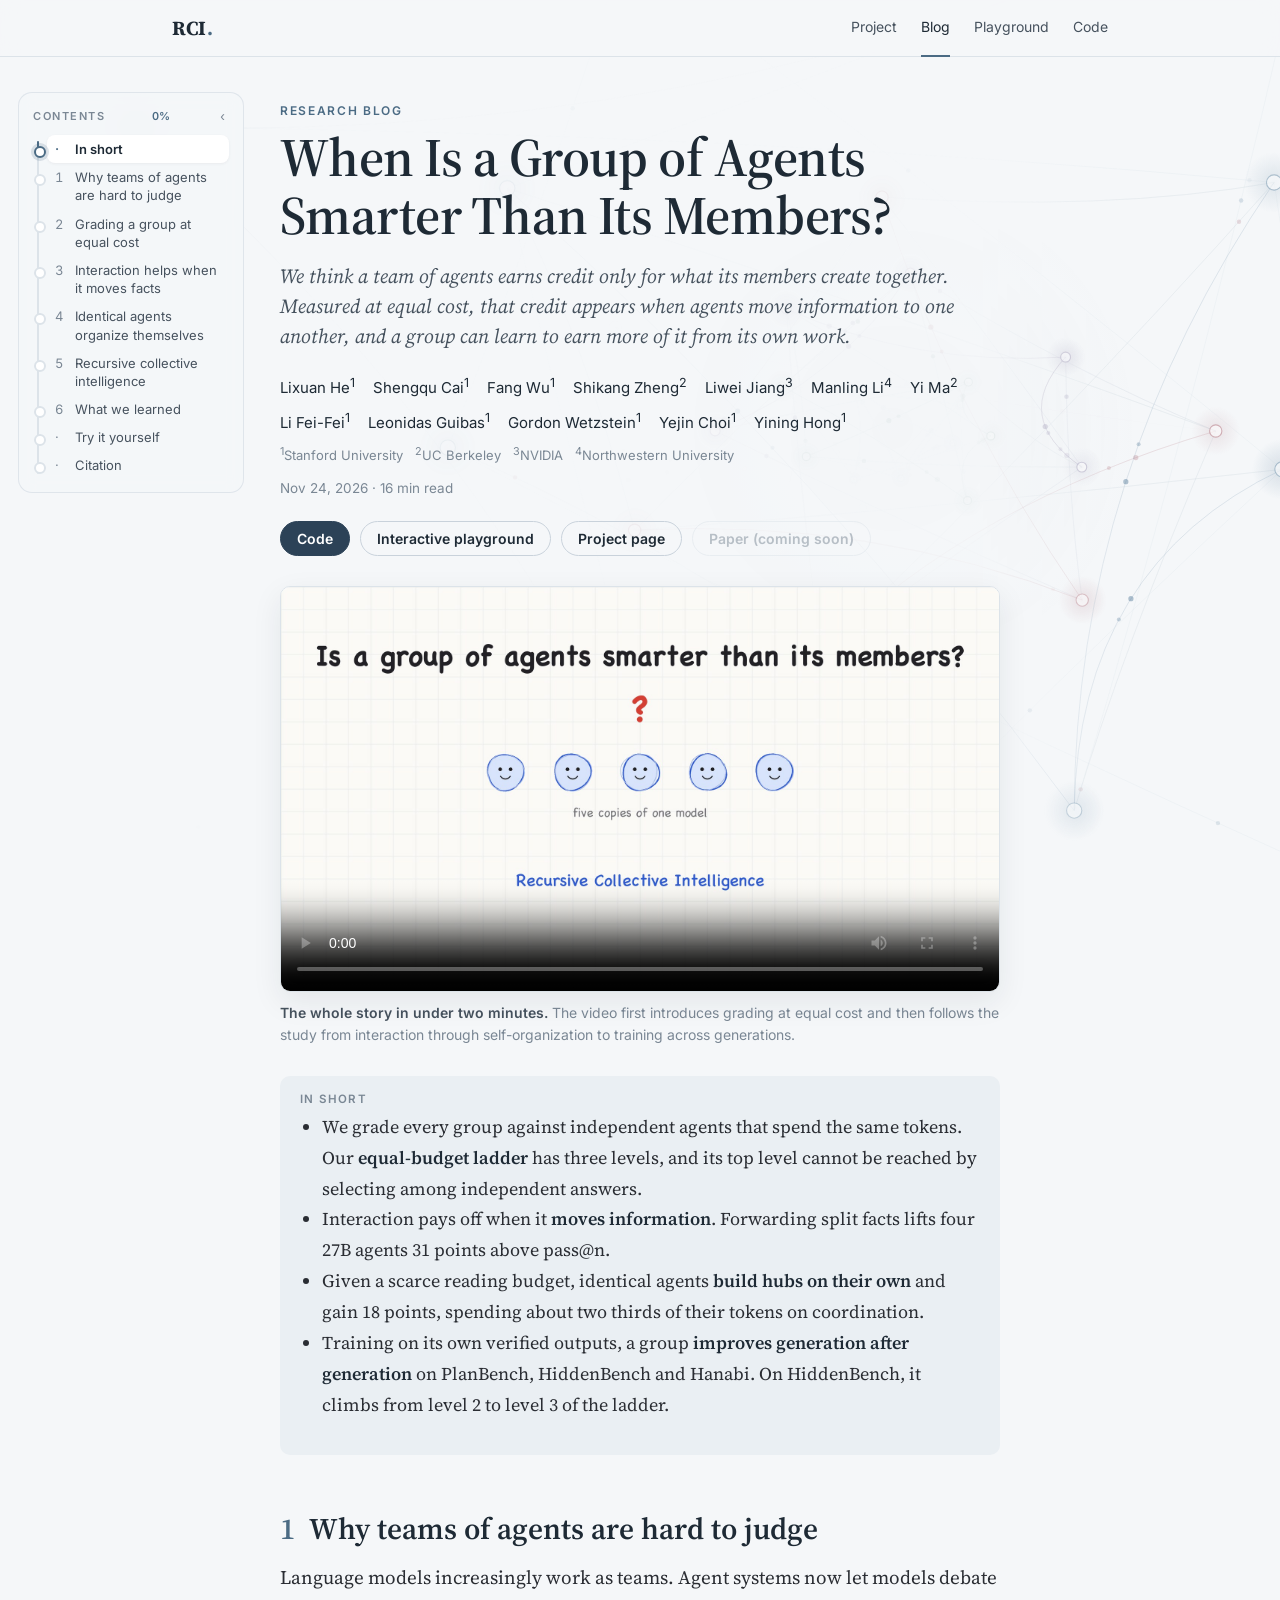
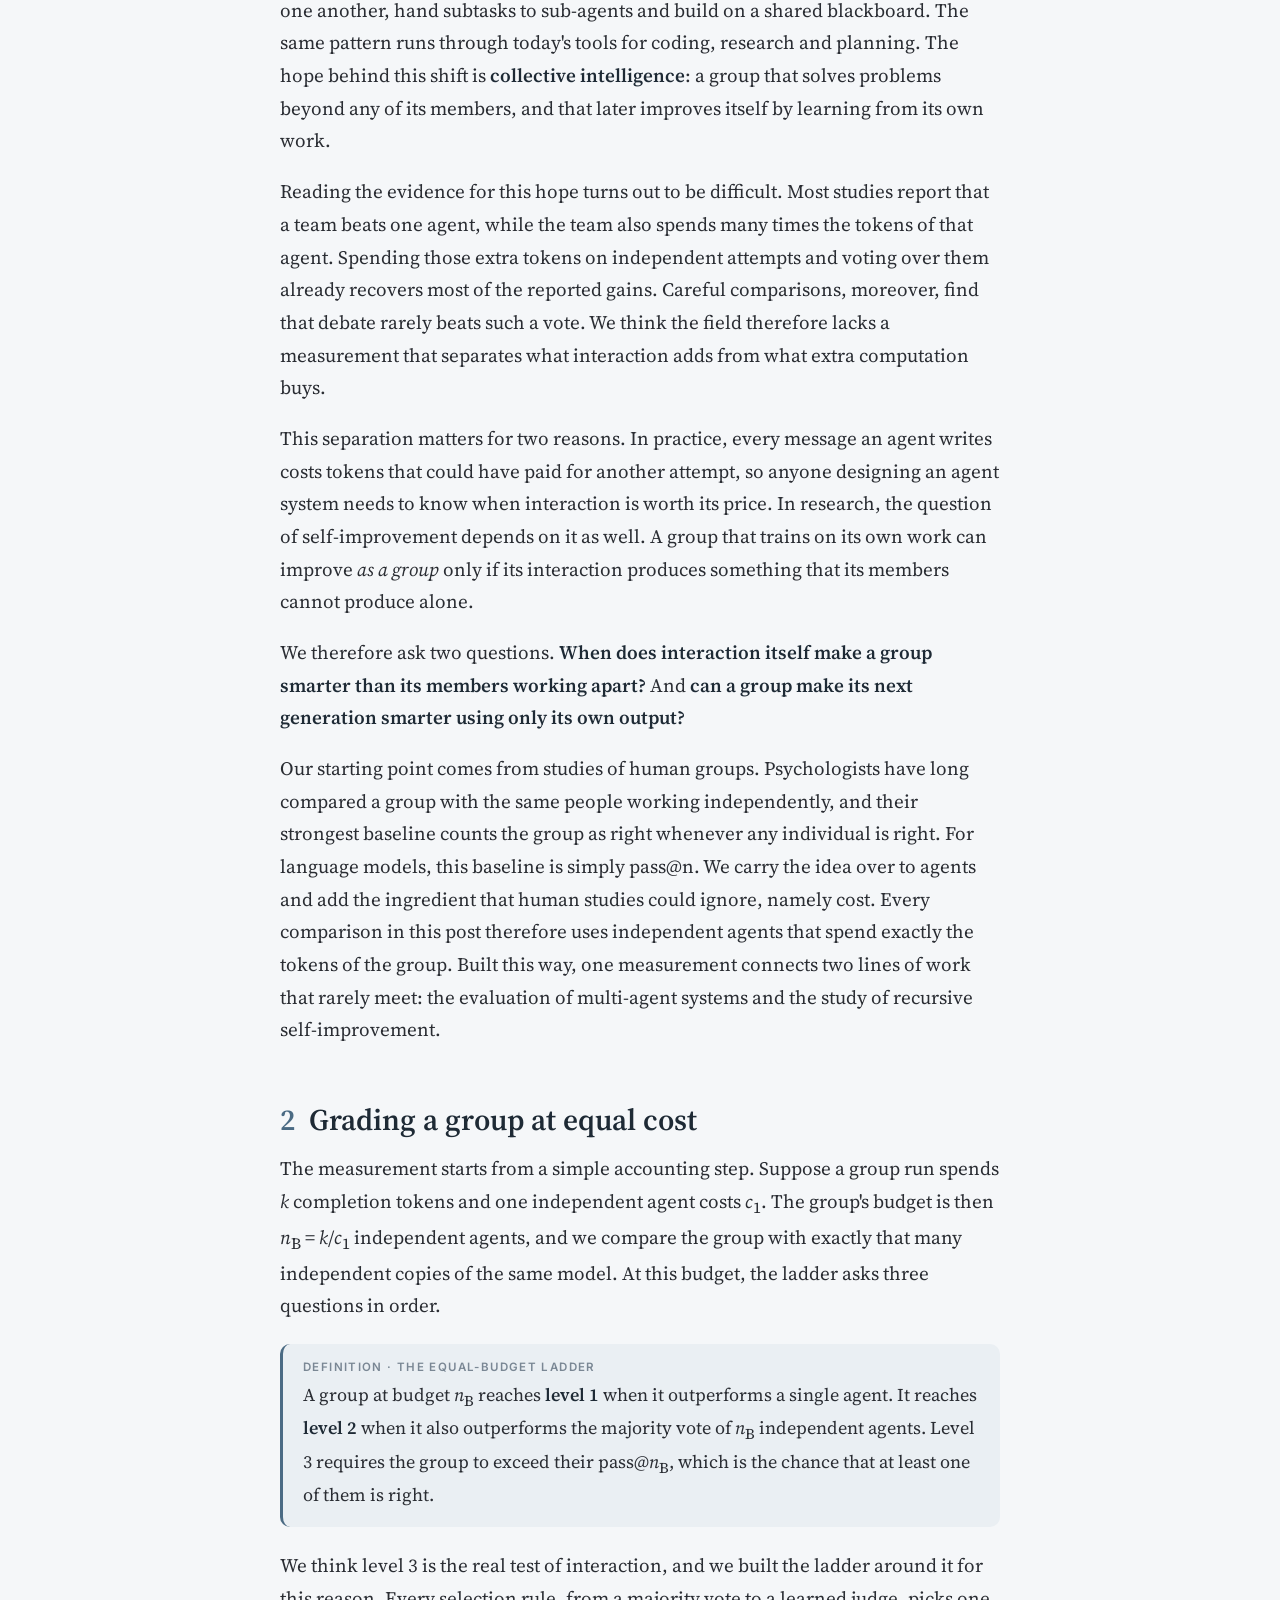
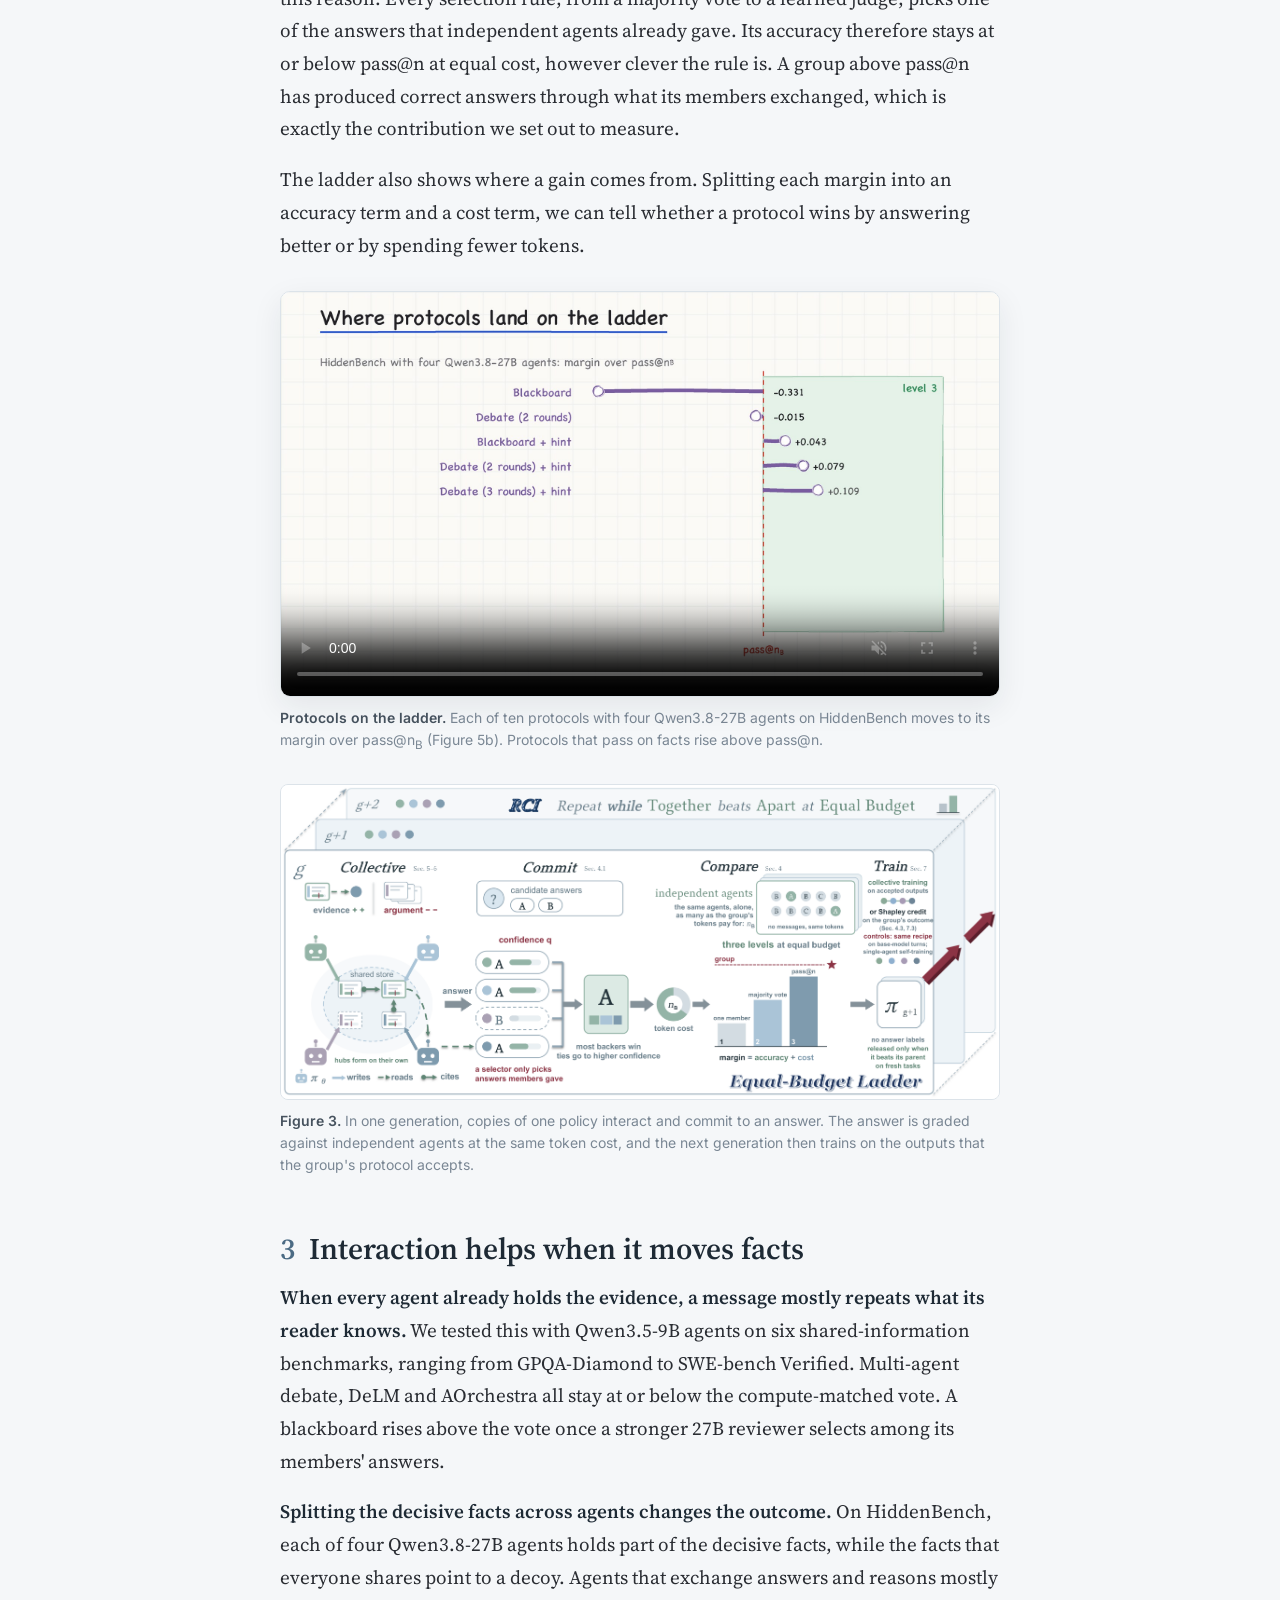
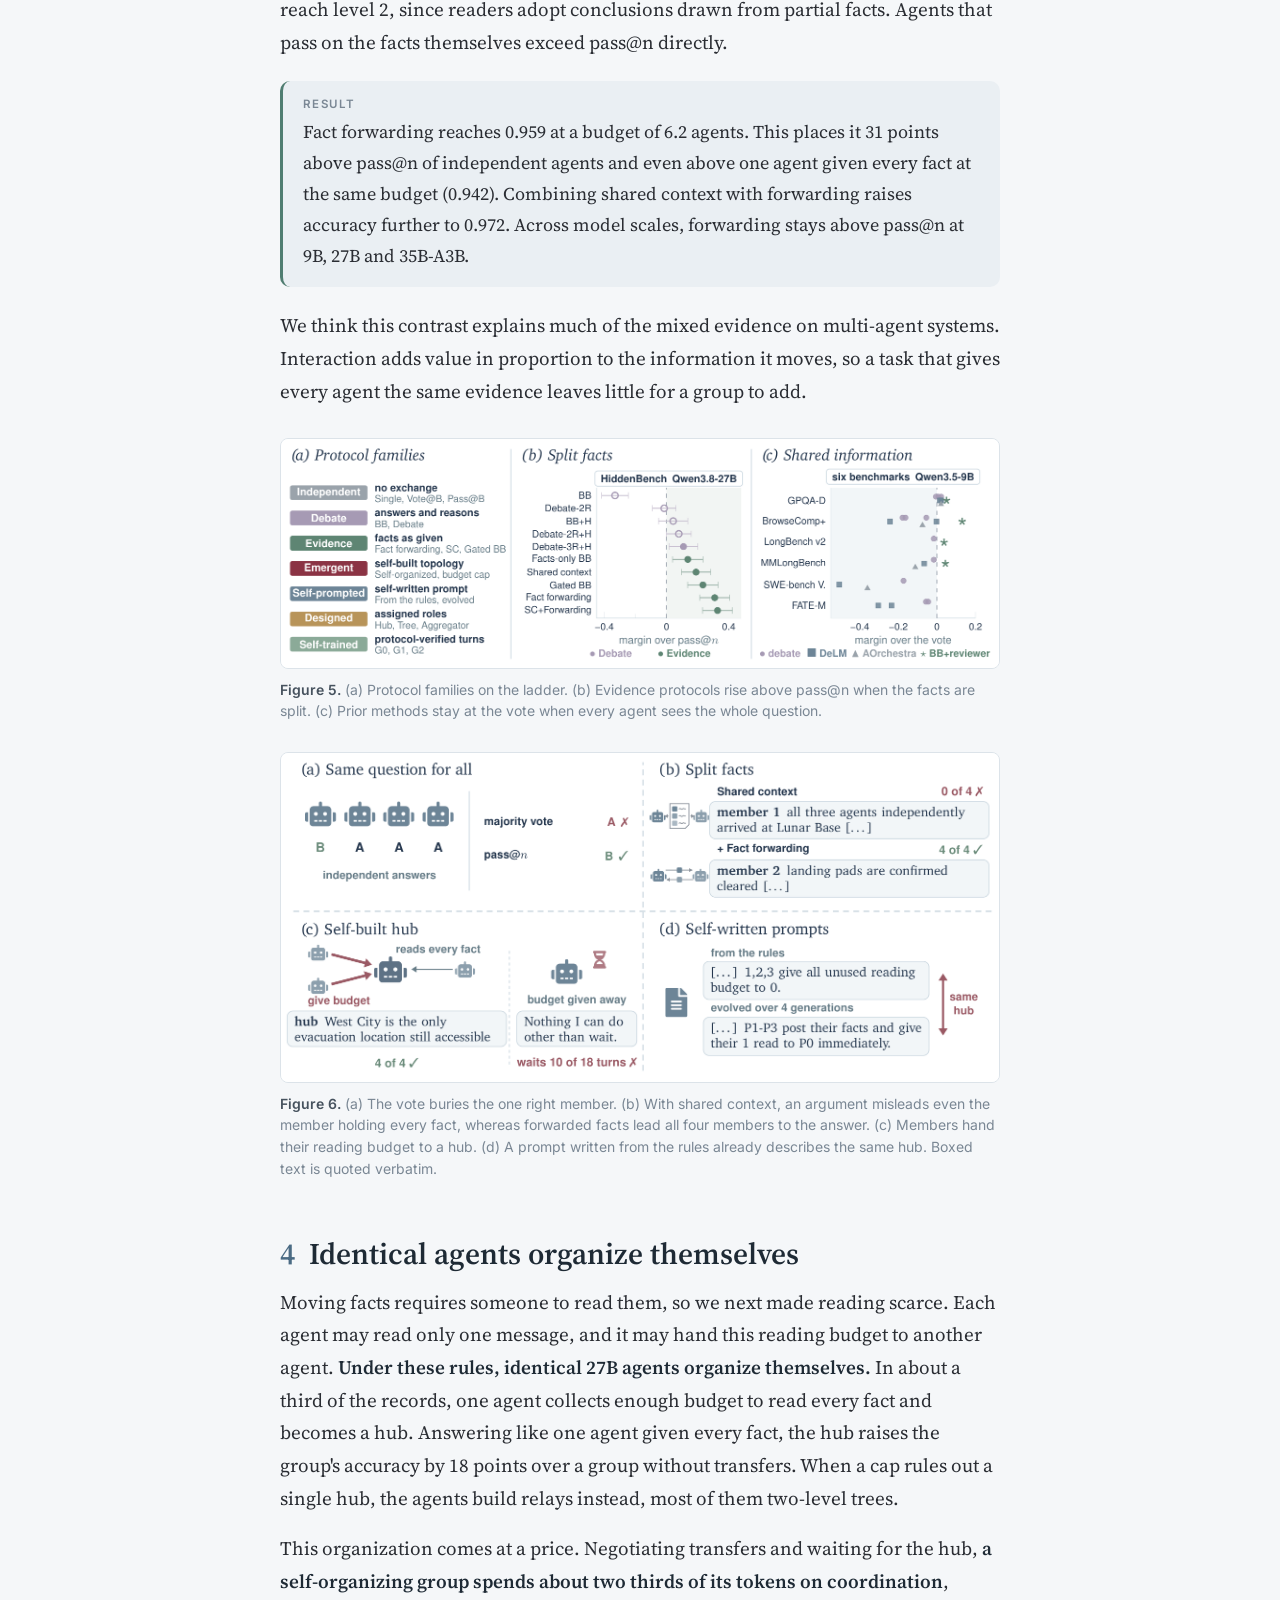
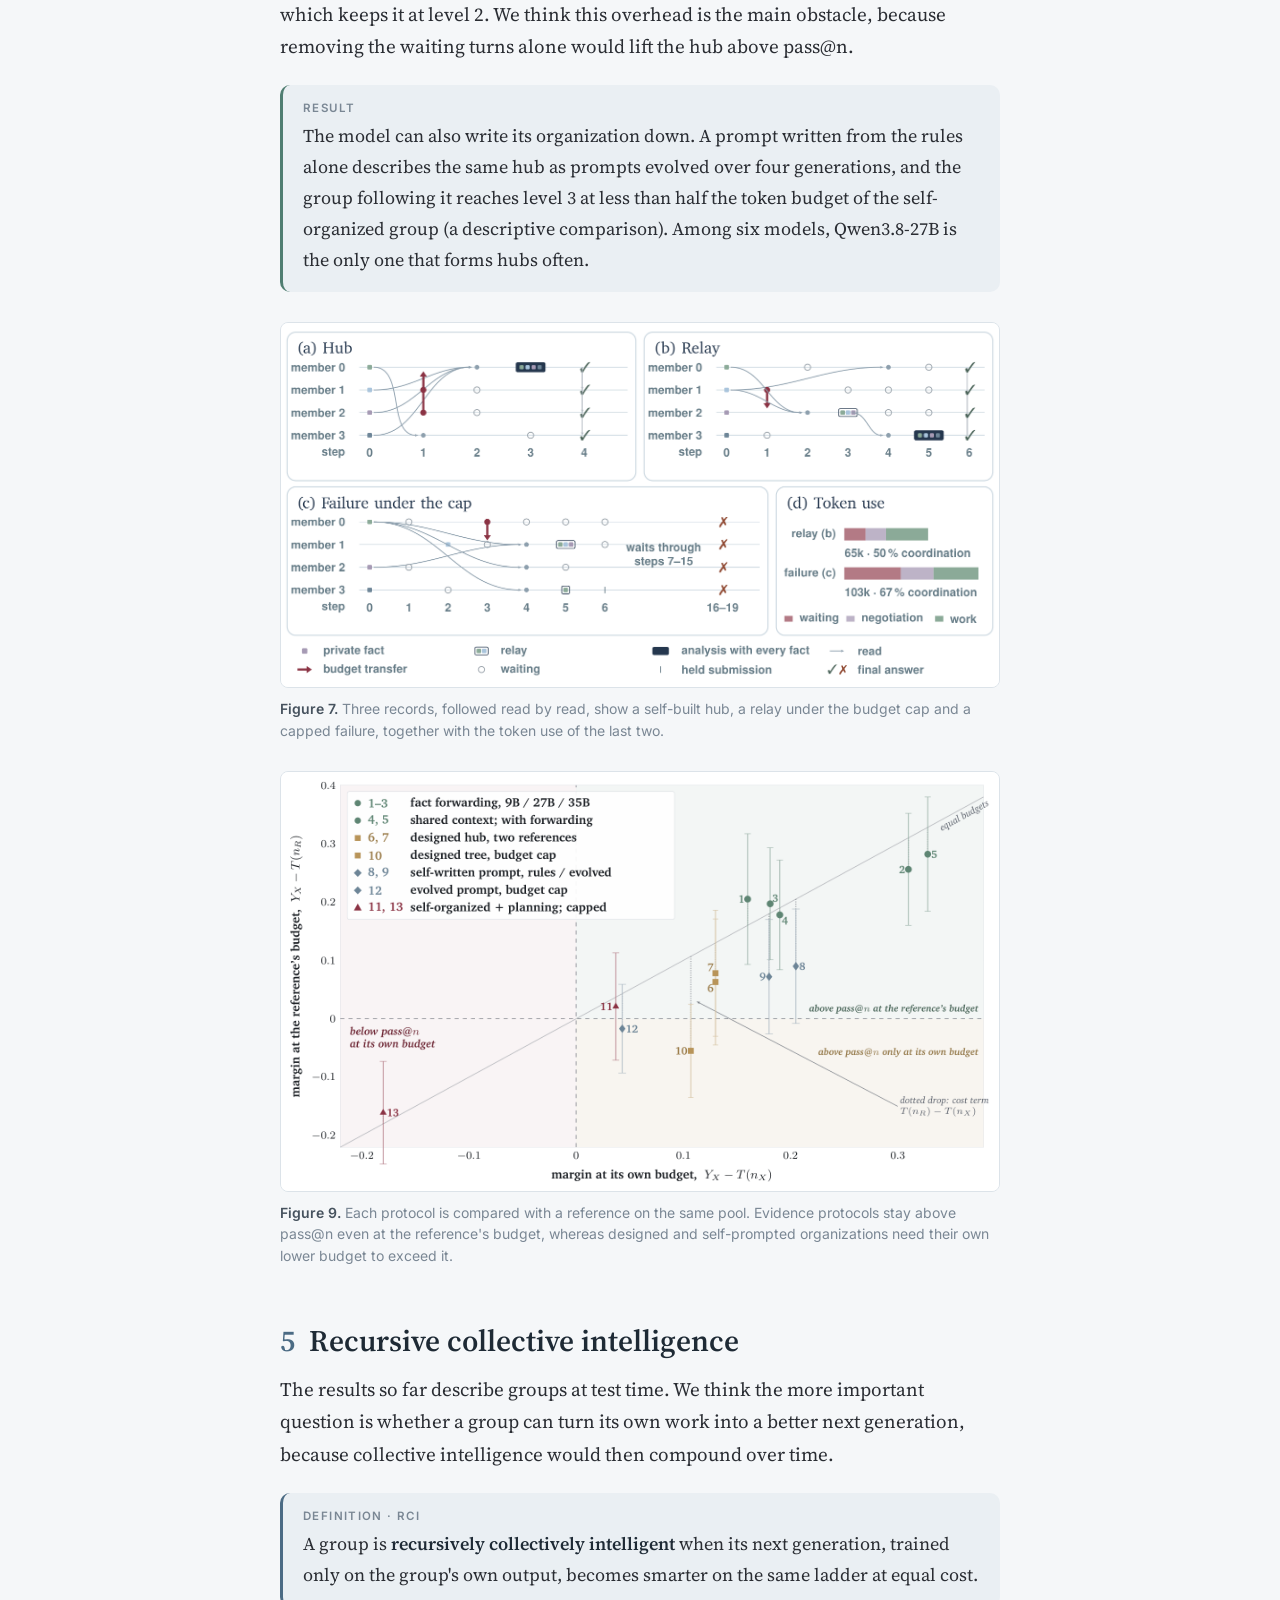
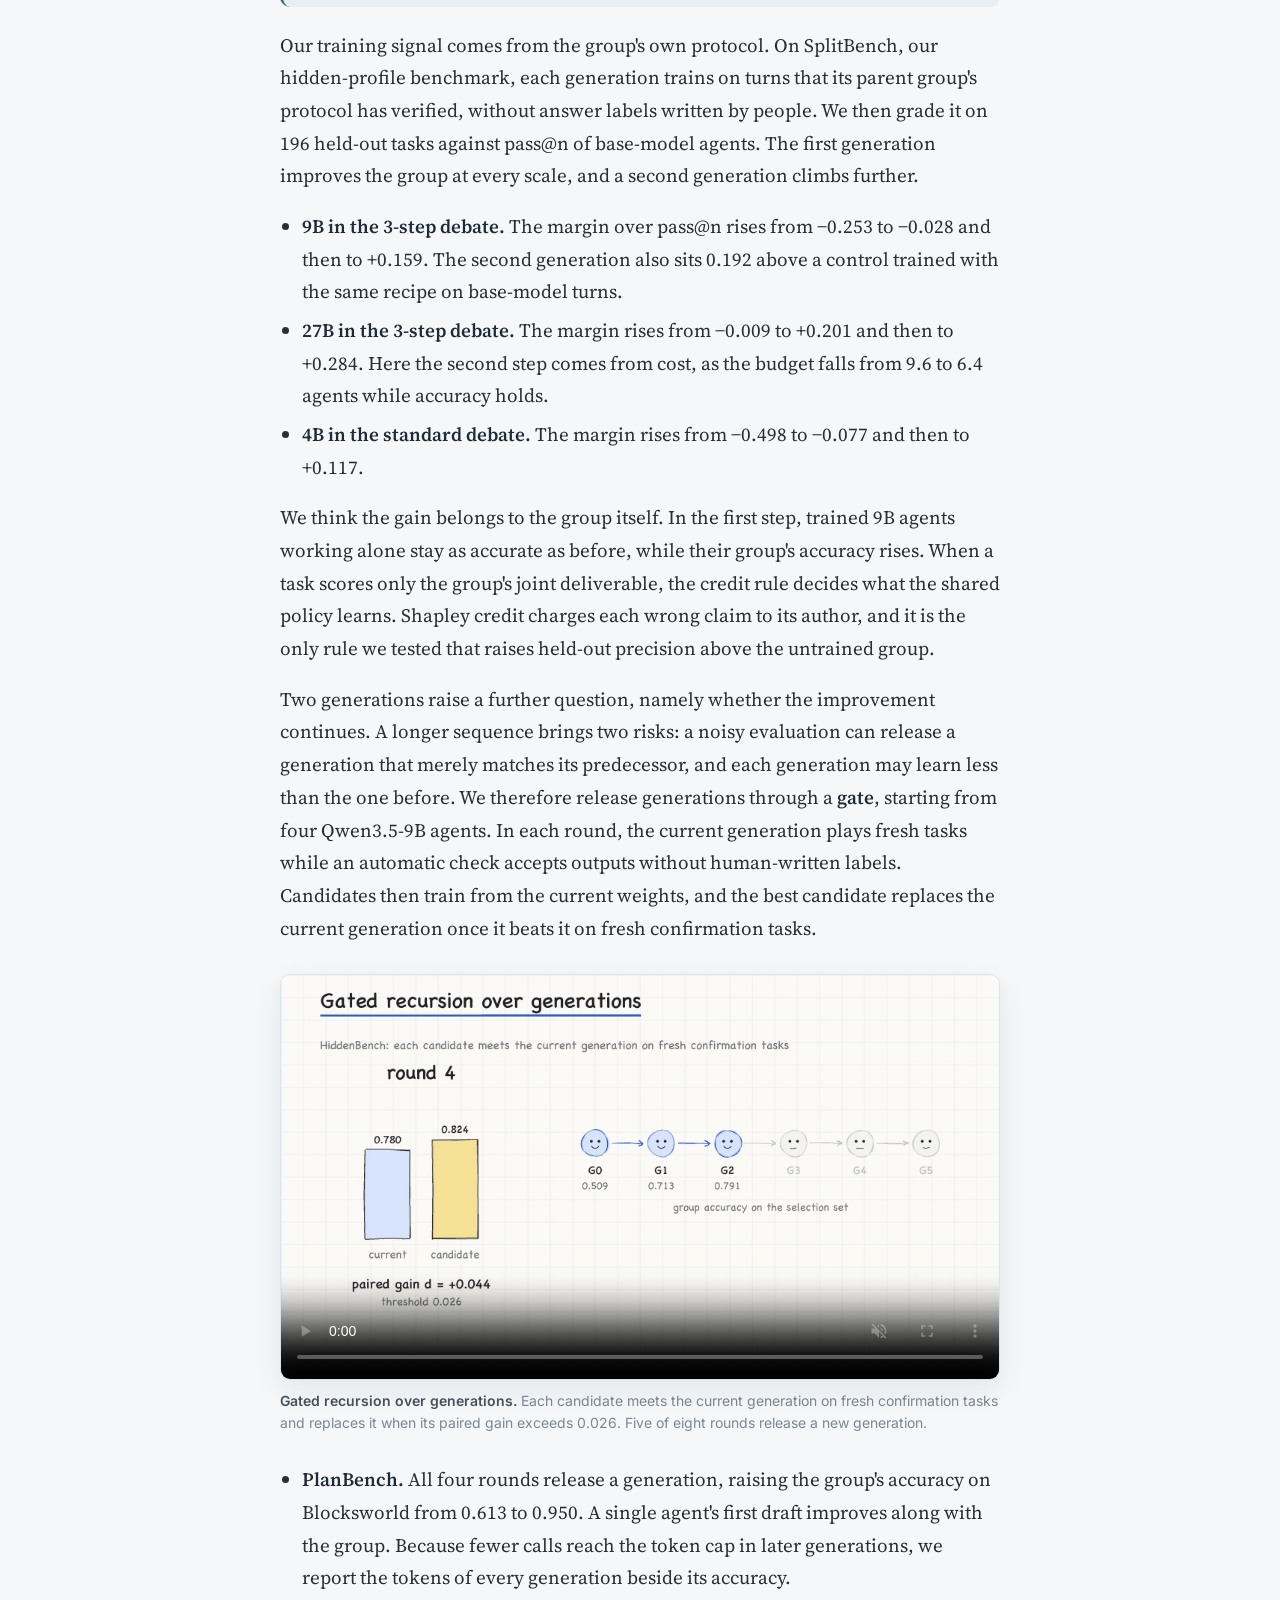
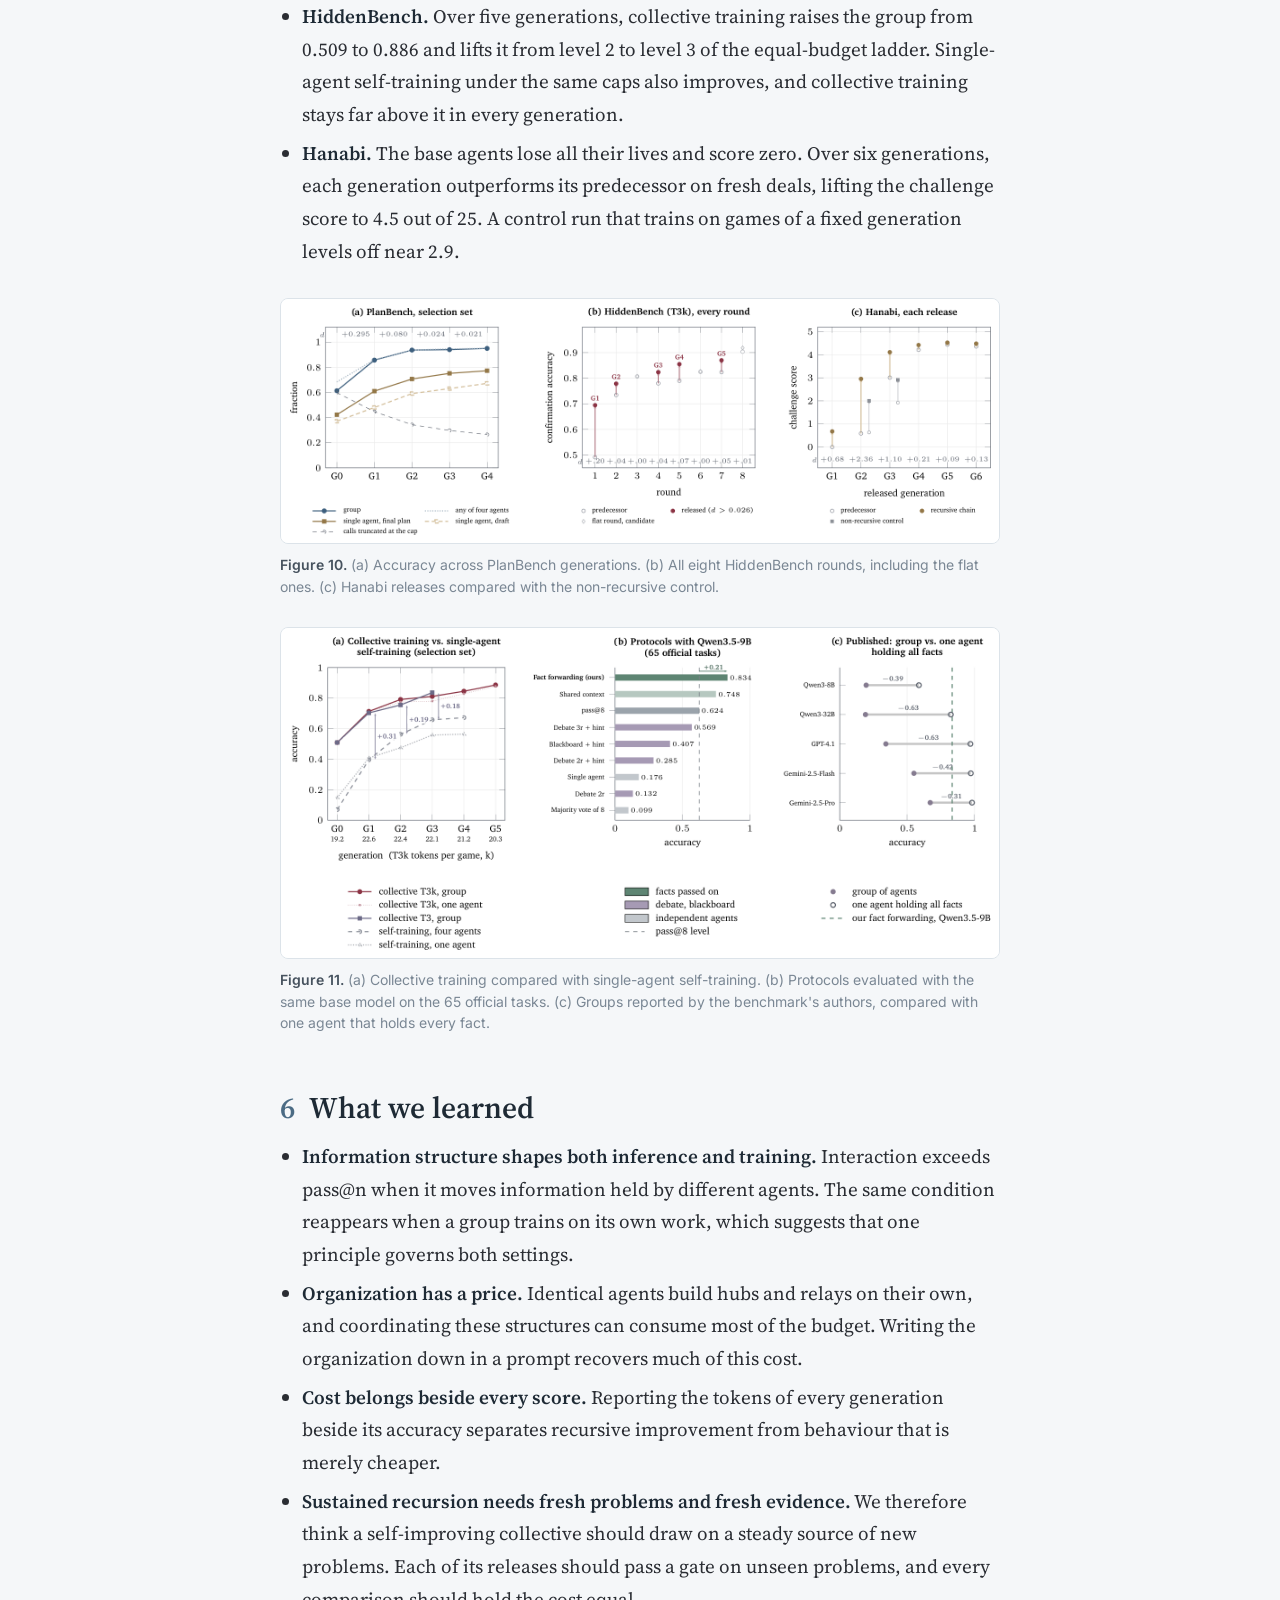
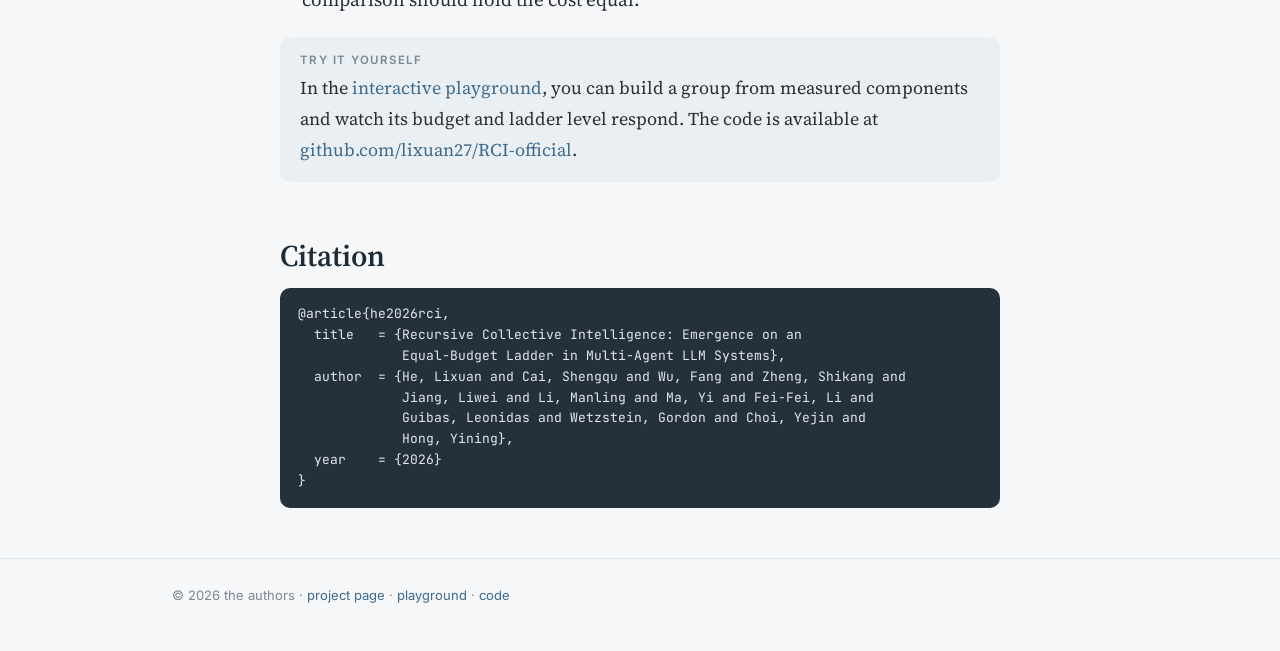
==== commit 5ab3164f: "Blog: remove the in-article contents; the sidebar contents remain Co-Authored-By: Claude Opus 5.5 <n" ====
--- a/blog/index.html
+++ b/blog/index.html
@@ -76,16 +76,6 @@
     <a class="btn ghost" href="../">Project page</a>
     <a class="btn off" aria-disabled="true">Paper (coming soon)</a>
   </div>
-  <nav class="toc">
-    <a href="#s1"><span class="n">1</span>Why teams of agents are hard to judge</a>
-    <a href="#s5"><span class="n">5</span>Recursive collective intelligence</a>
-    <a href="#s2"><span class="n">2</span>Grading a group at equal cost</a>
-    <a href="#s6"><span class="n">6</span>What we learned</a>
-    <a href="#s3"><span class="n">3</span>Interaction helps when it moves facts</a>
-    <a href="#try"><span class="n"></span>Try it yourself</a>
-    <a href="#s4"><span class="n">4</span>Identical agents organize themselves</a>
-    <a href="#cite"><span class="n"></span>Citation</a>
-  </nav>
 </header>
 
 <figure class="w">
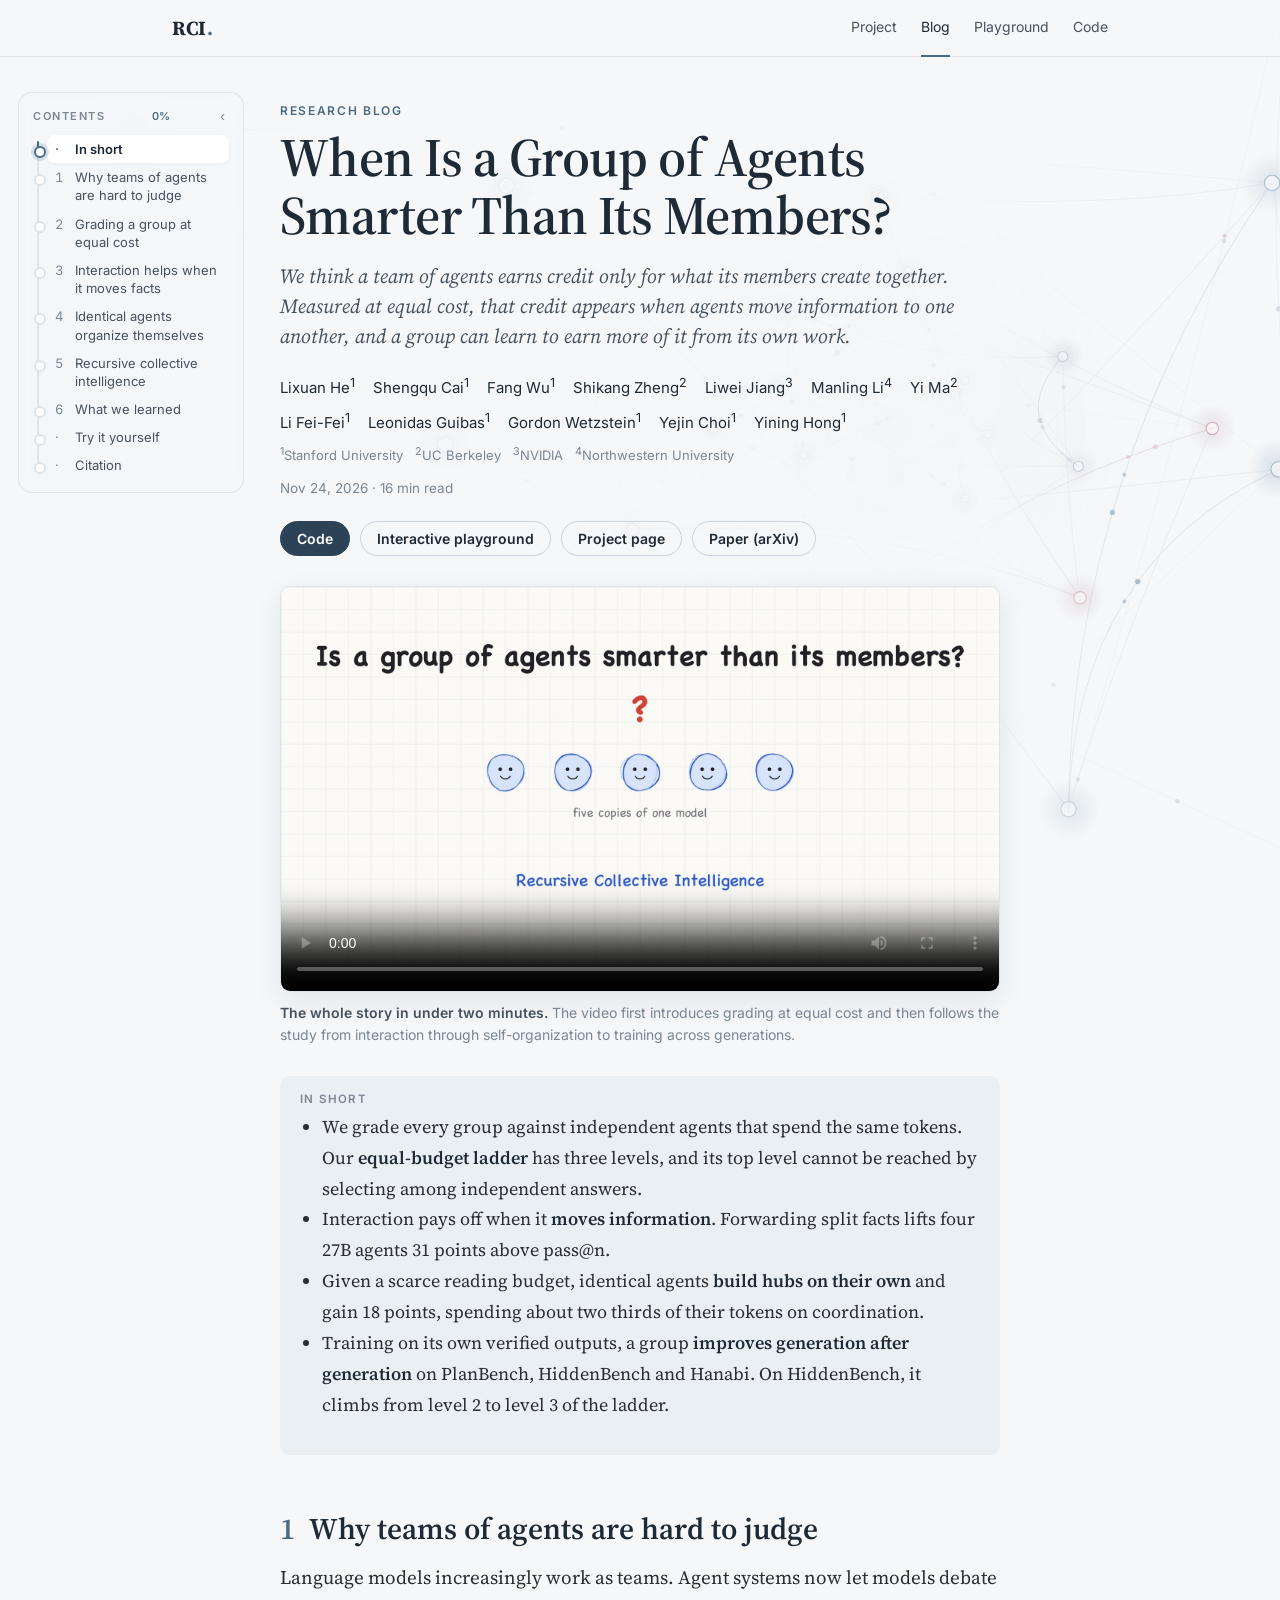
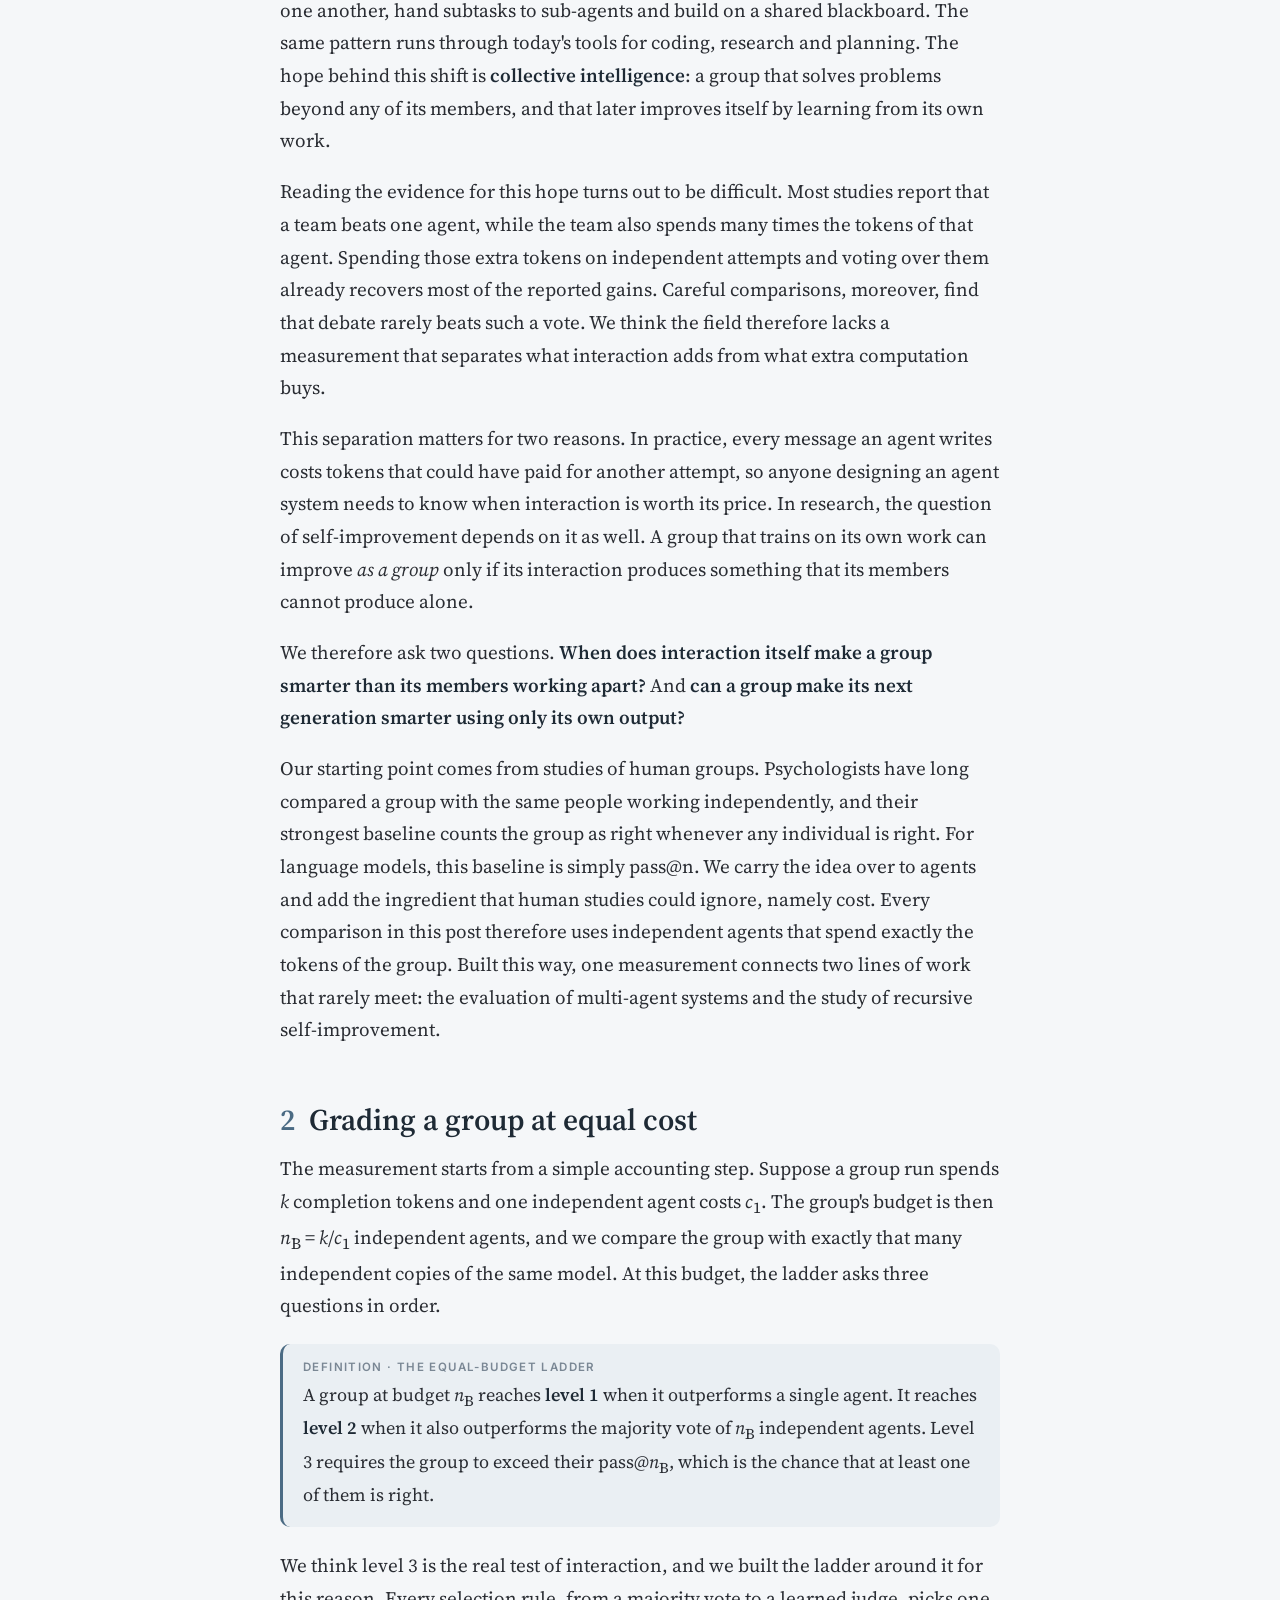
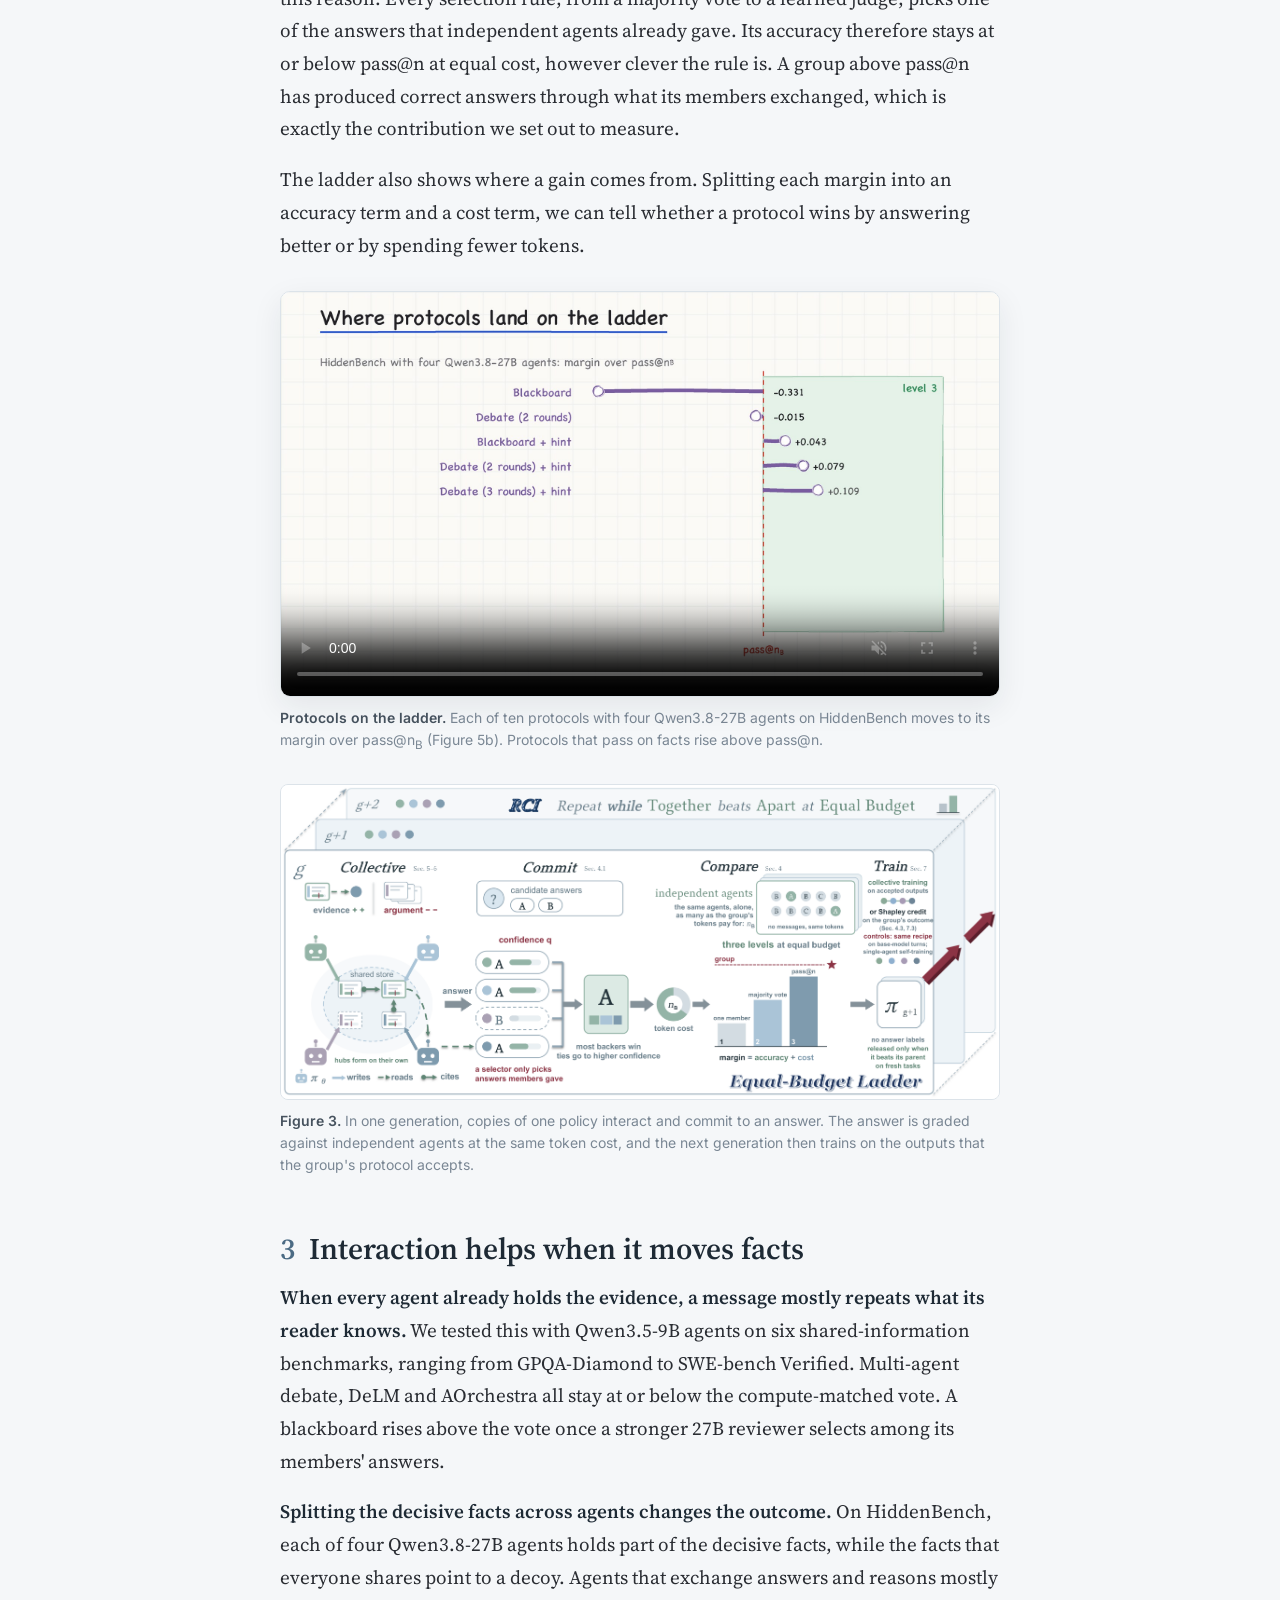
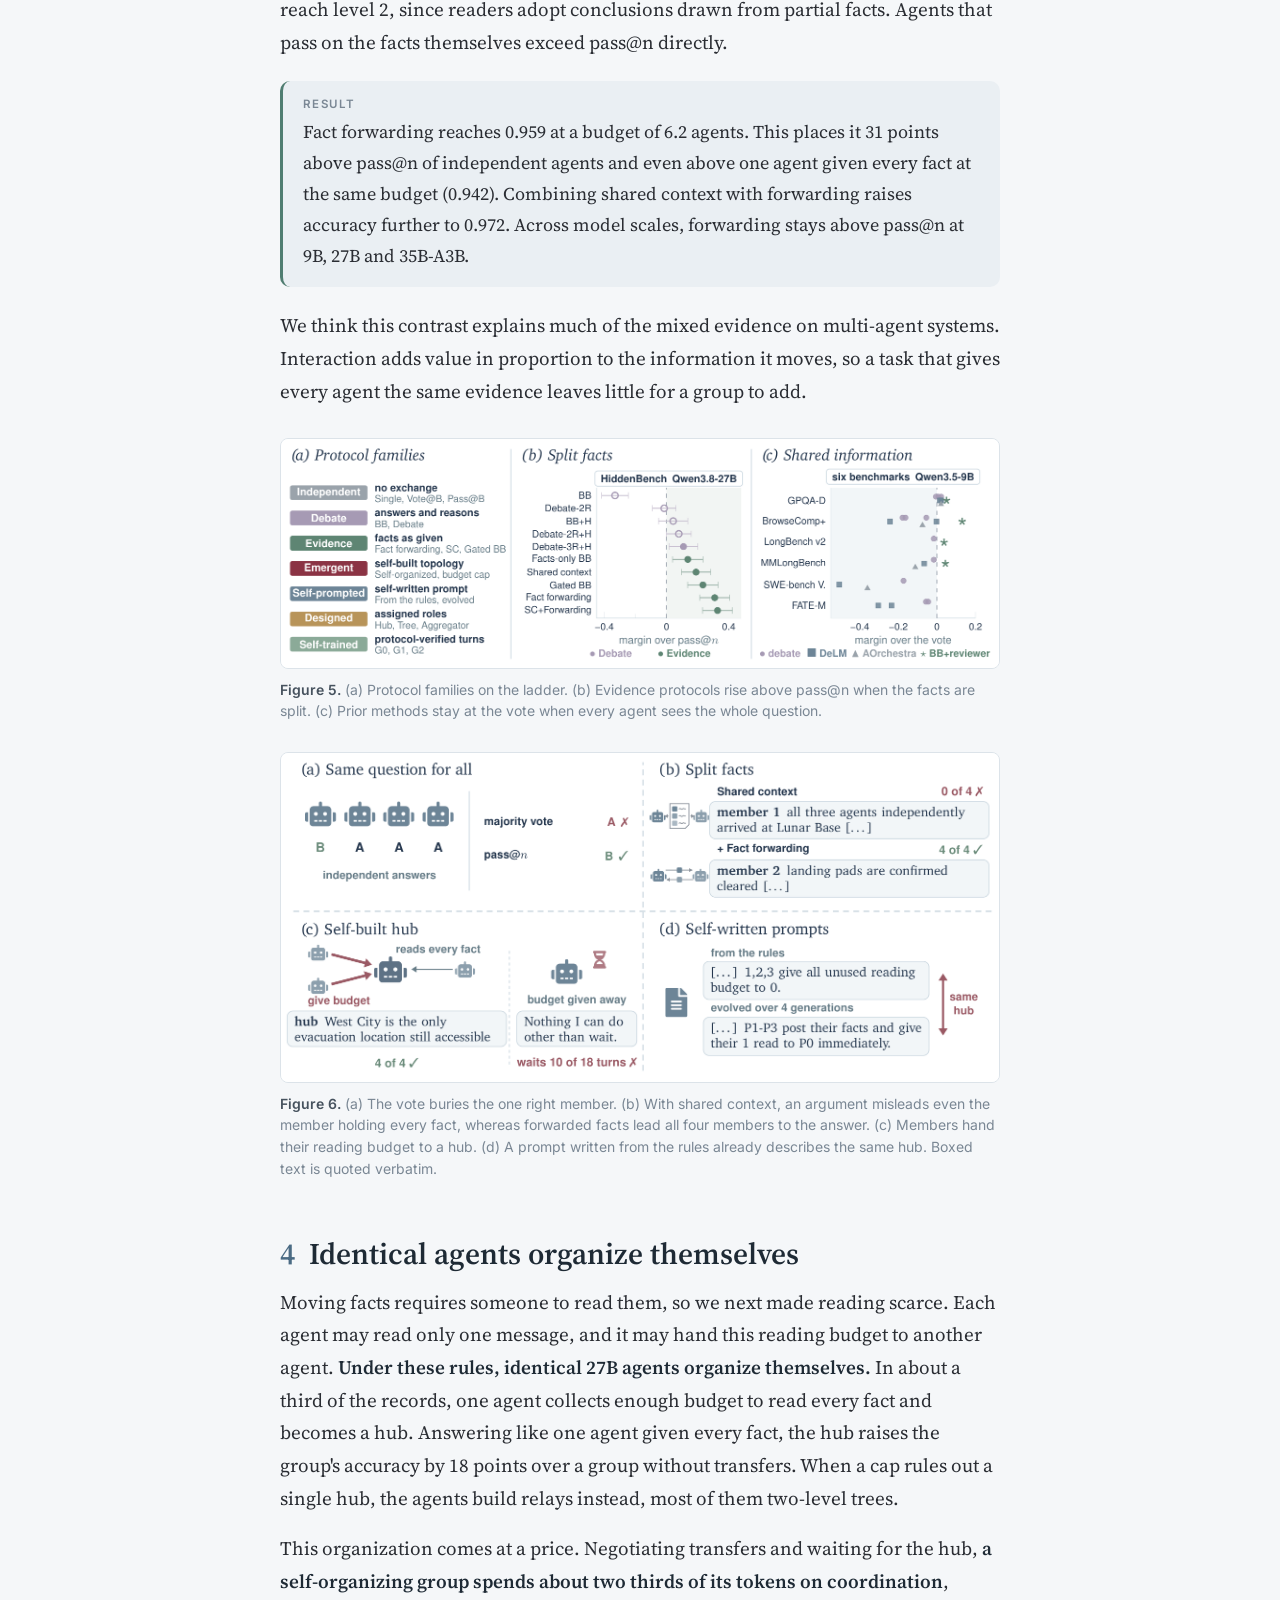
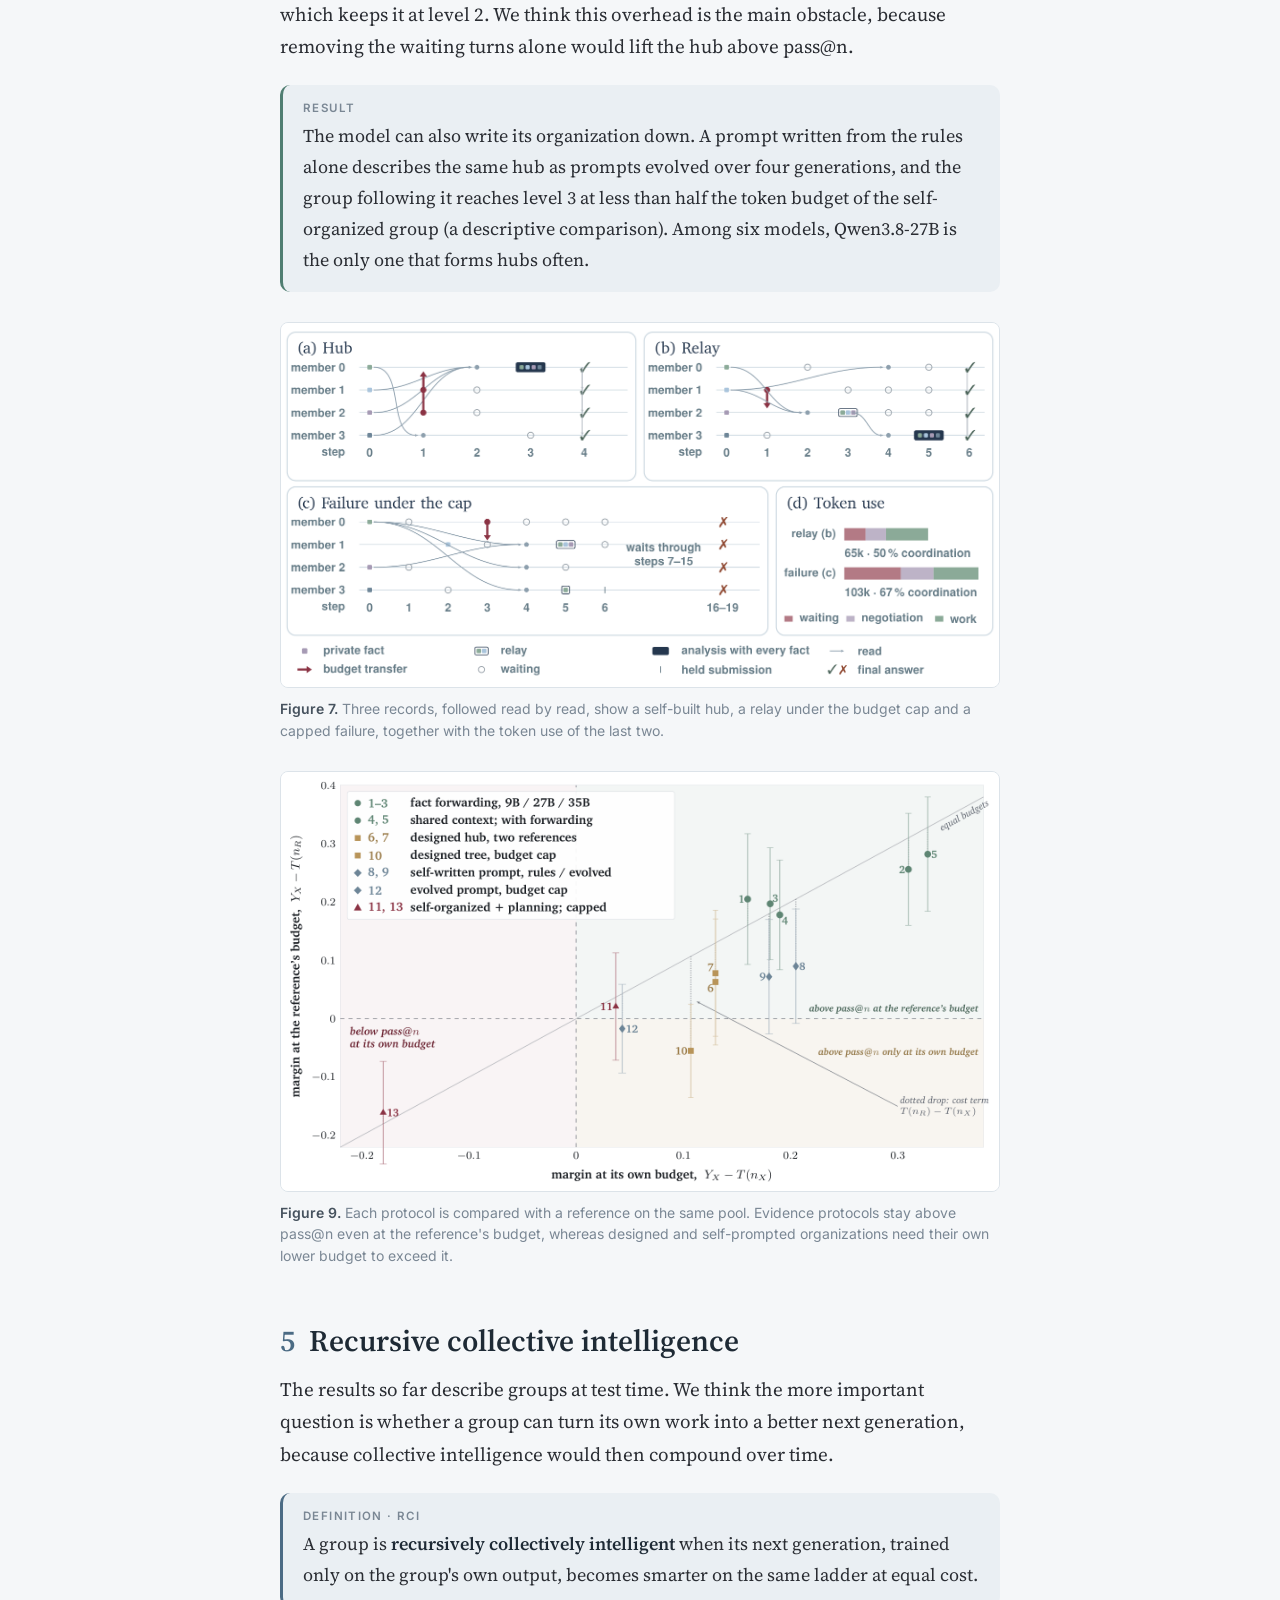
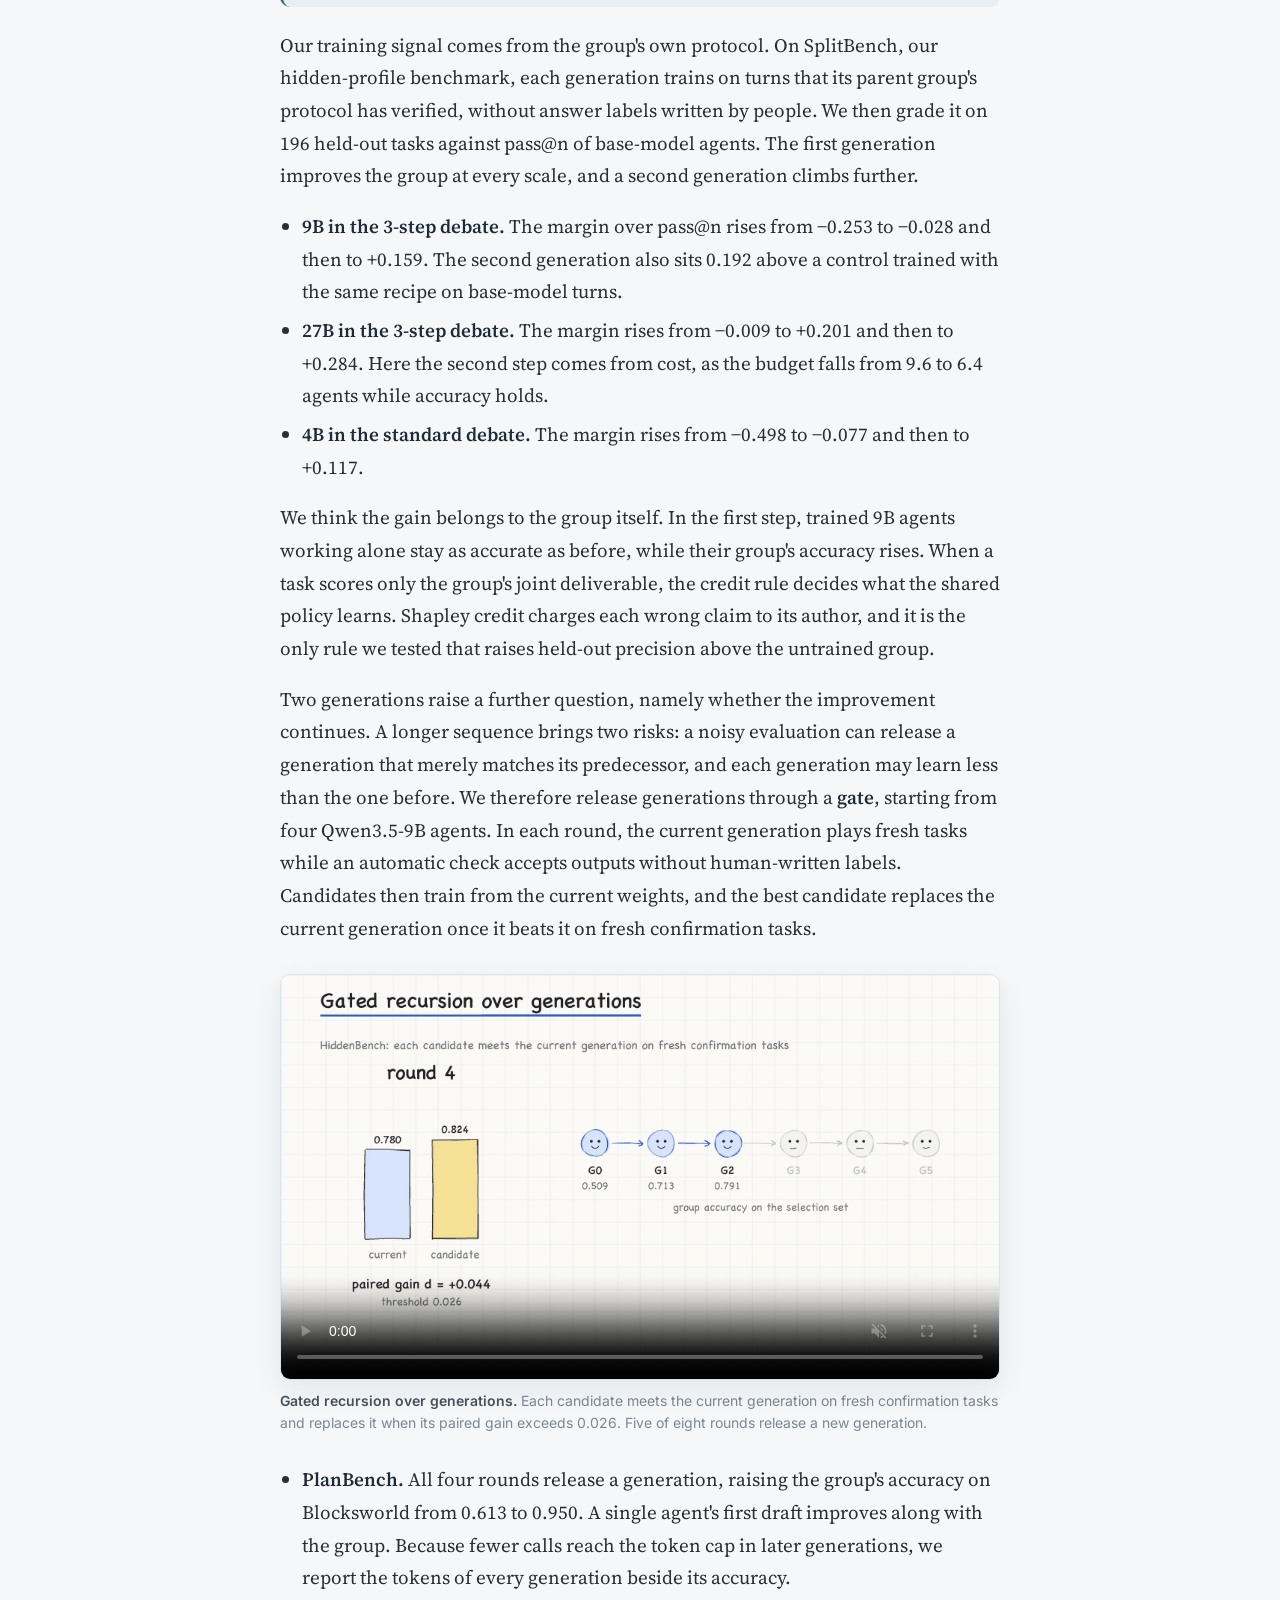
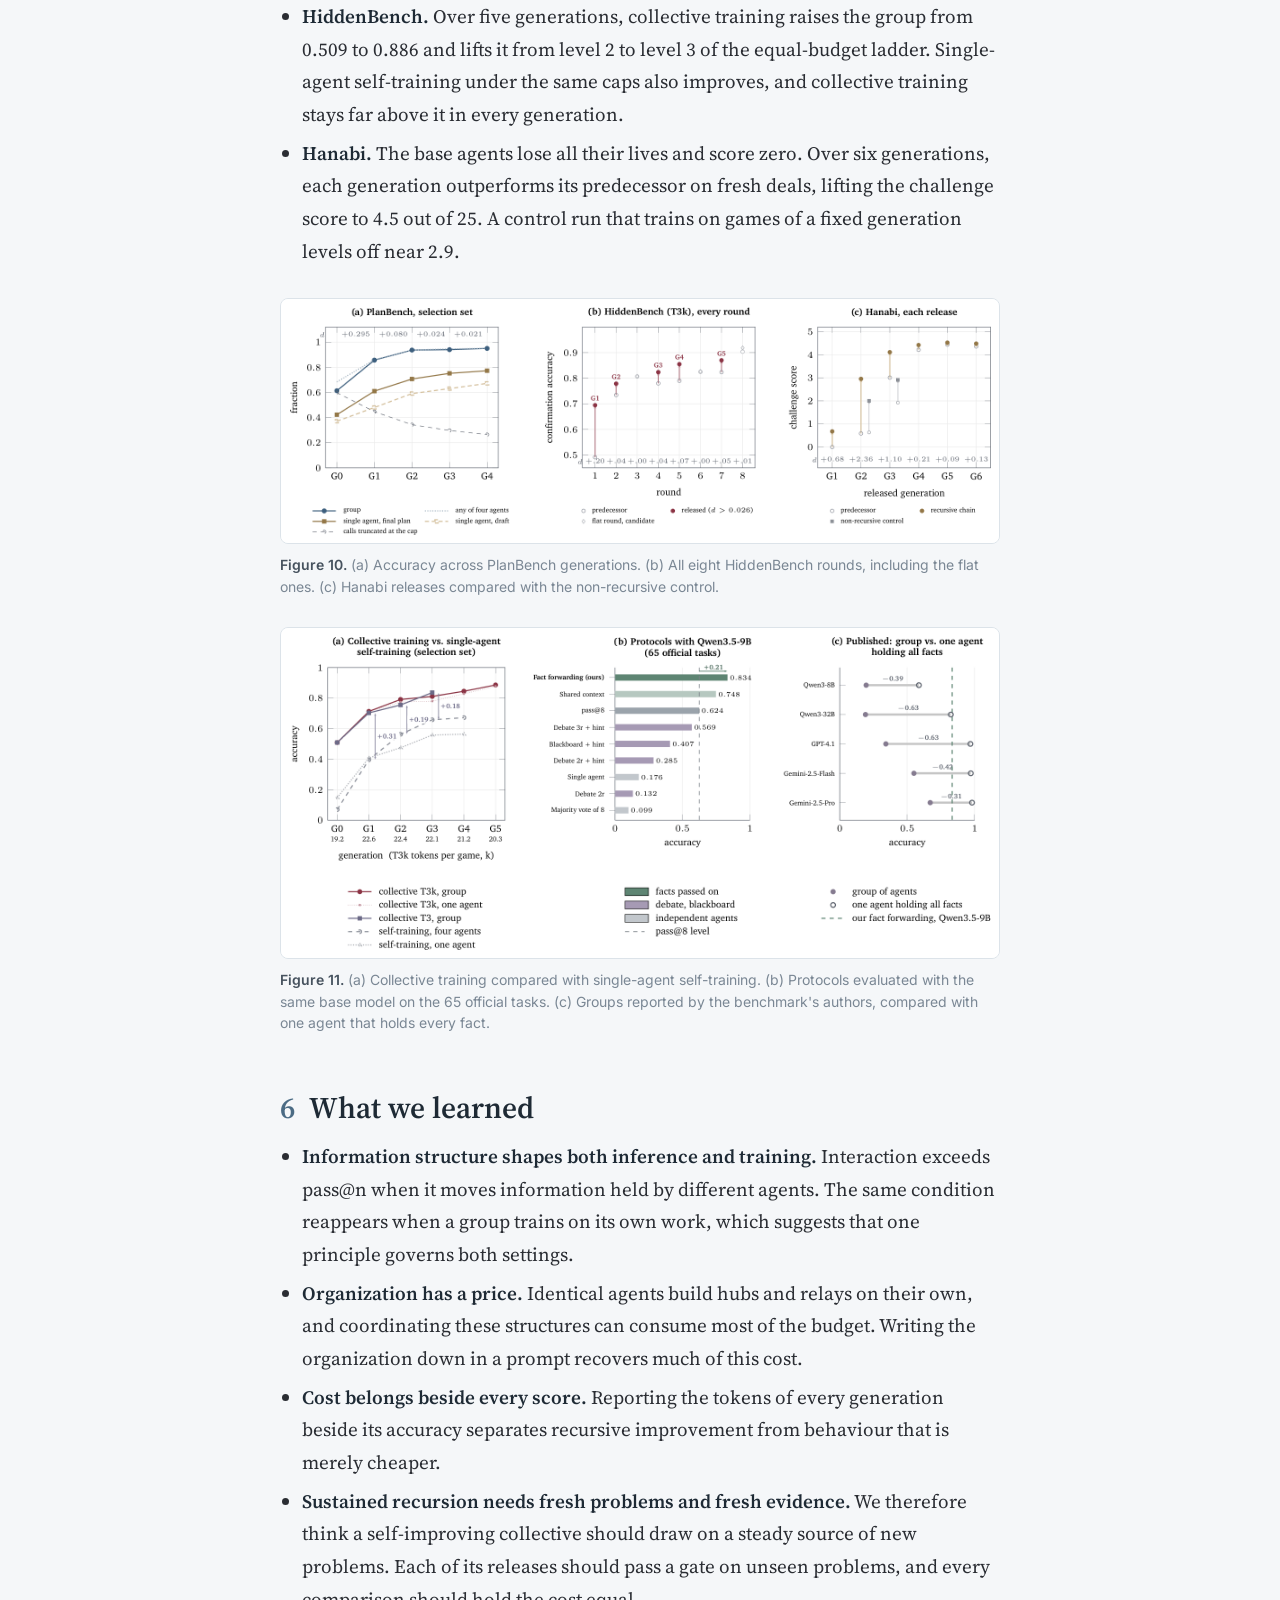
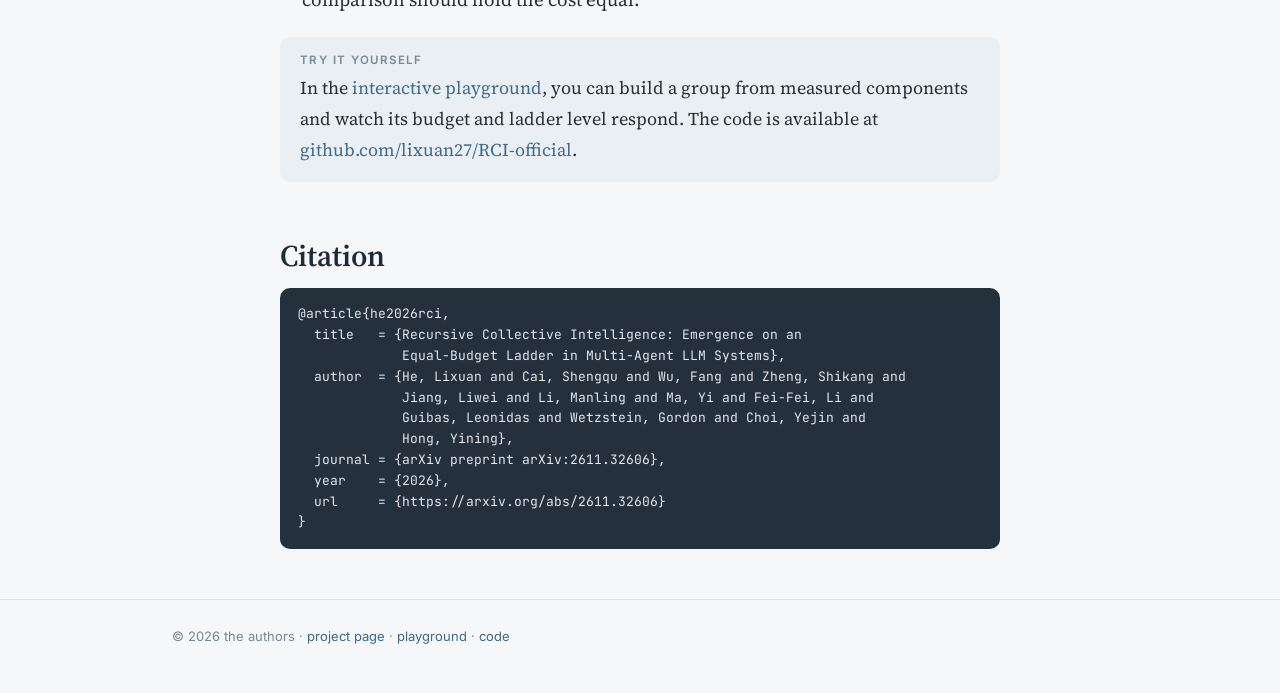
==== commit e4c5241a: "Link the paper buttons and BibTeX to arXiv 2611.32606 Co-Authored-By: Claude Opus 5.5 <noreply@anthr" ====
--- a/blog/index.html
+++ b/blog/index.html
@@ -74,7 +74,7 @@
     <a class="btn" href="https://github.com/lixuan27/RCI-official">Code</a>
     <a class="btn ghost" href="../playground/">Interactive playground</a>
     <a class="btn ghost" href="../">Project page</a>
-    <a class="btn off" aria-disabled="true">Paper (coming soon)</a>
+    <a class="btn ghost" href="https://arxiv.org/abs/2611.32606">Paper (arXiv)</a>
   </div>
 </header>
 
@@ -180,7 +180,9 @@
              Jiang, Liwei and Li, Manling and Ma, Yi and Fei-Fei, Li and
              Guibas, Leonidas and Wetzstein, Gordon and Choi, Yejin and
              Hong, Yining},
-  year    = {2026}
+  journal = {arXiv preprint arXiv:2611.32606},
+  year    = {2026},
+  url     = {https://arxiv.org/abs/2611.32606}
 }</pre>
 </article>
 </main>
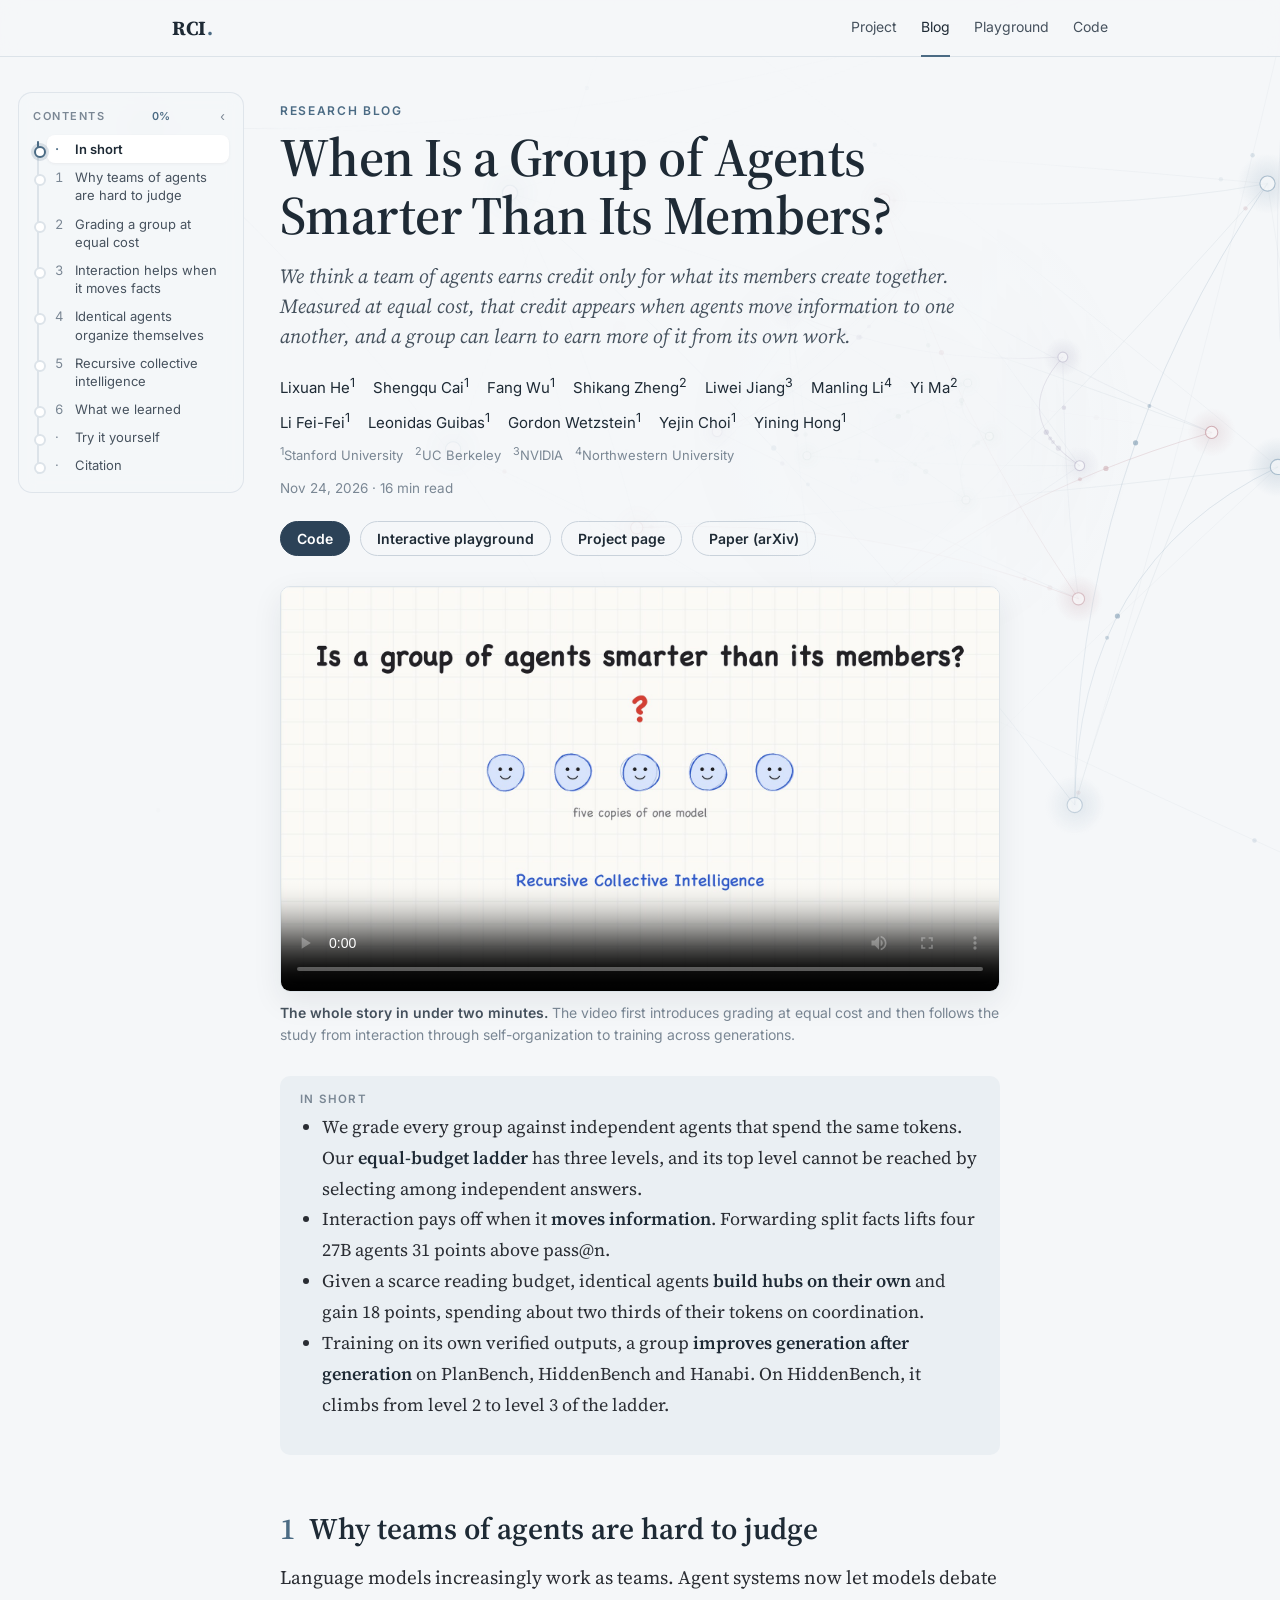
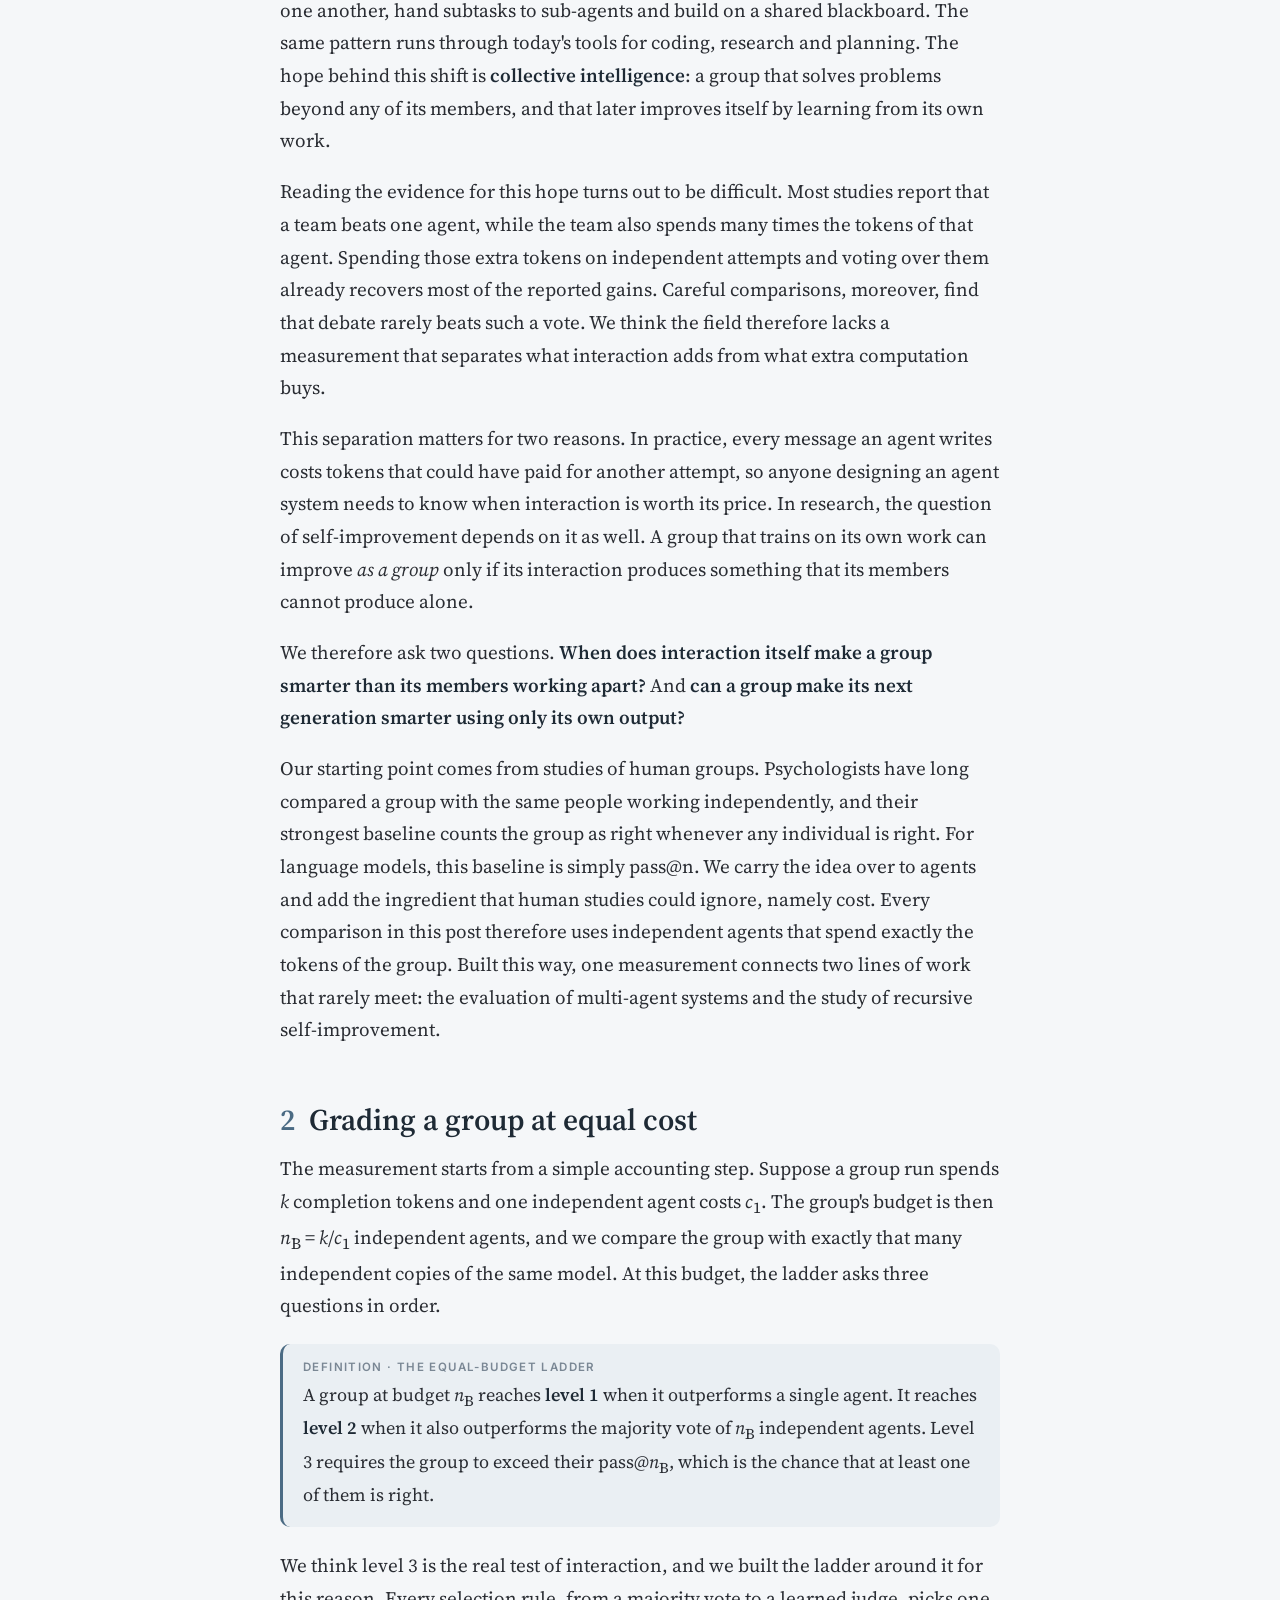
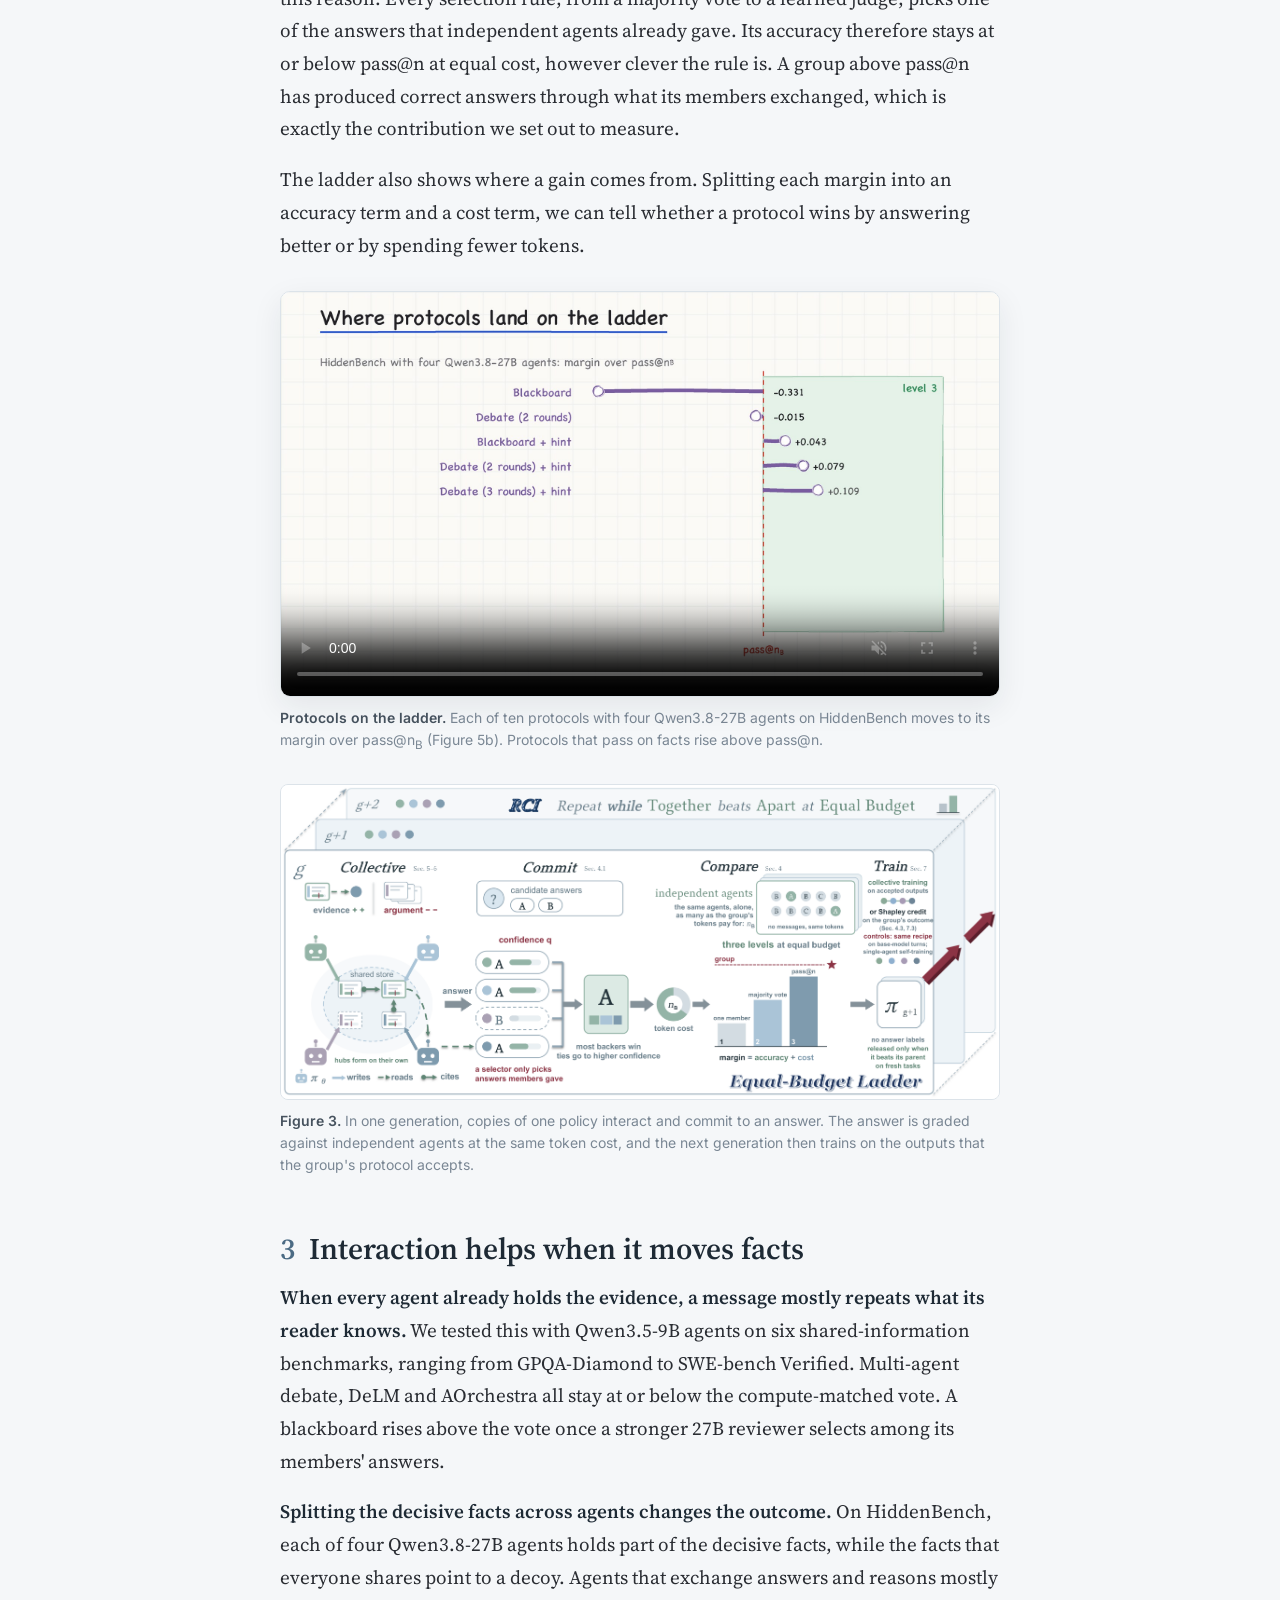
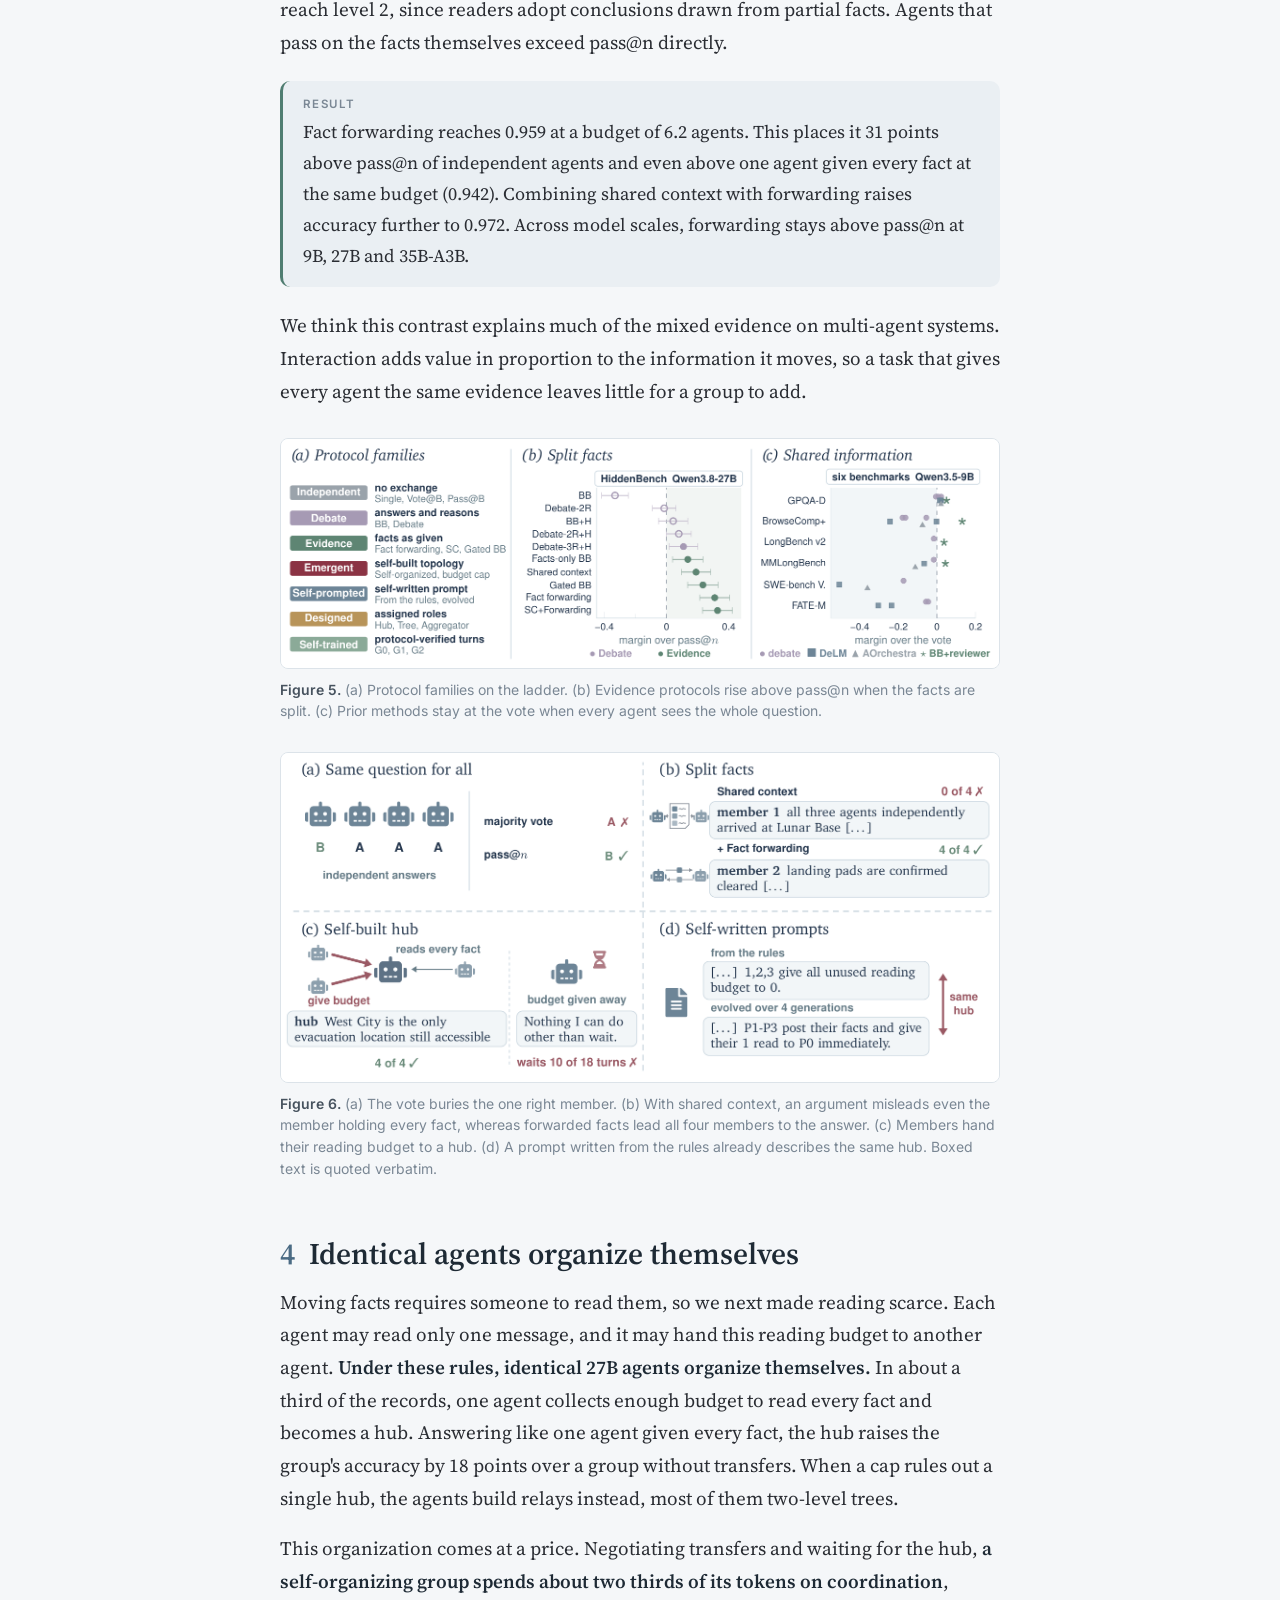
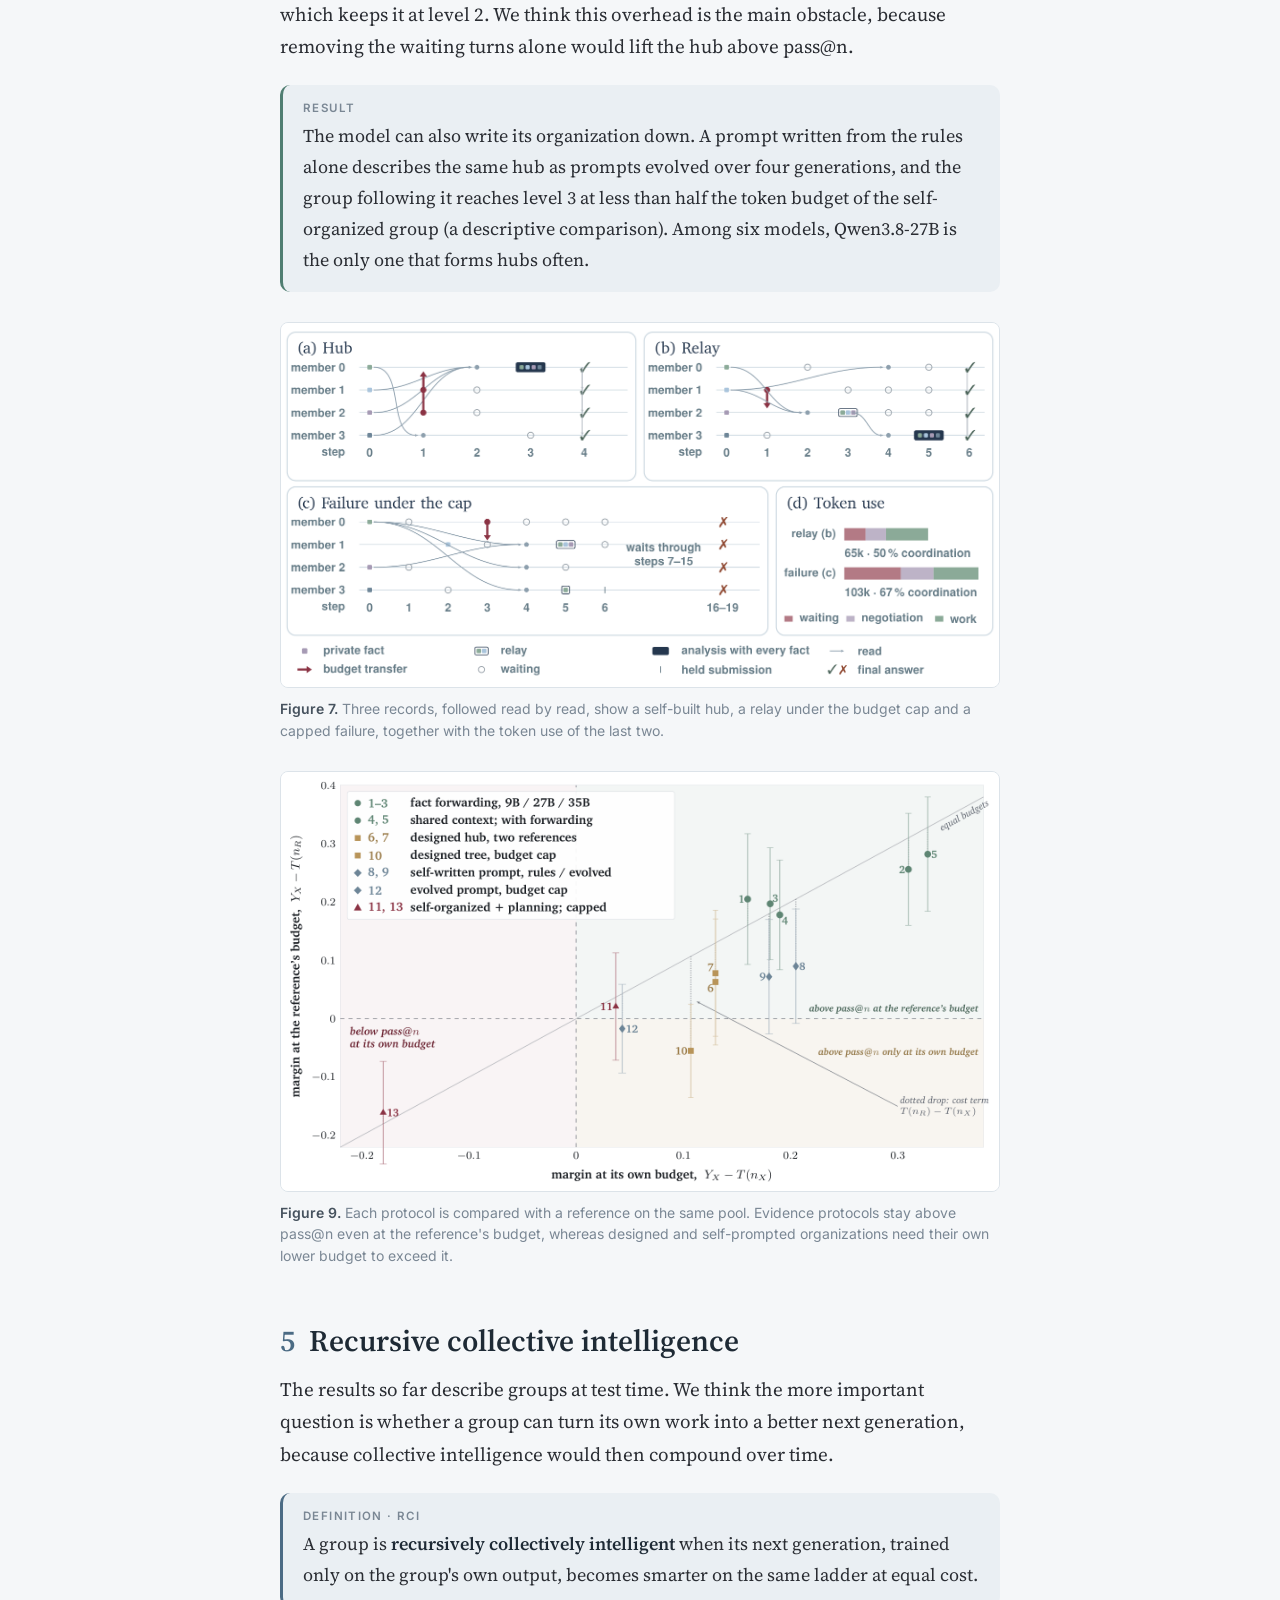
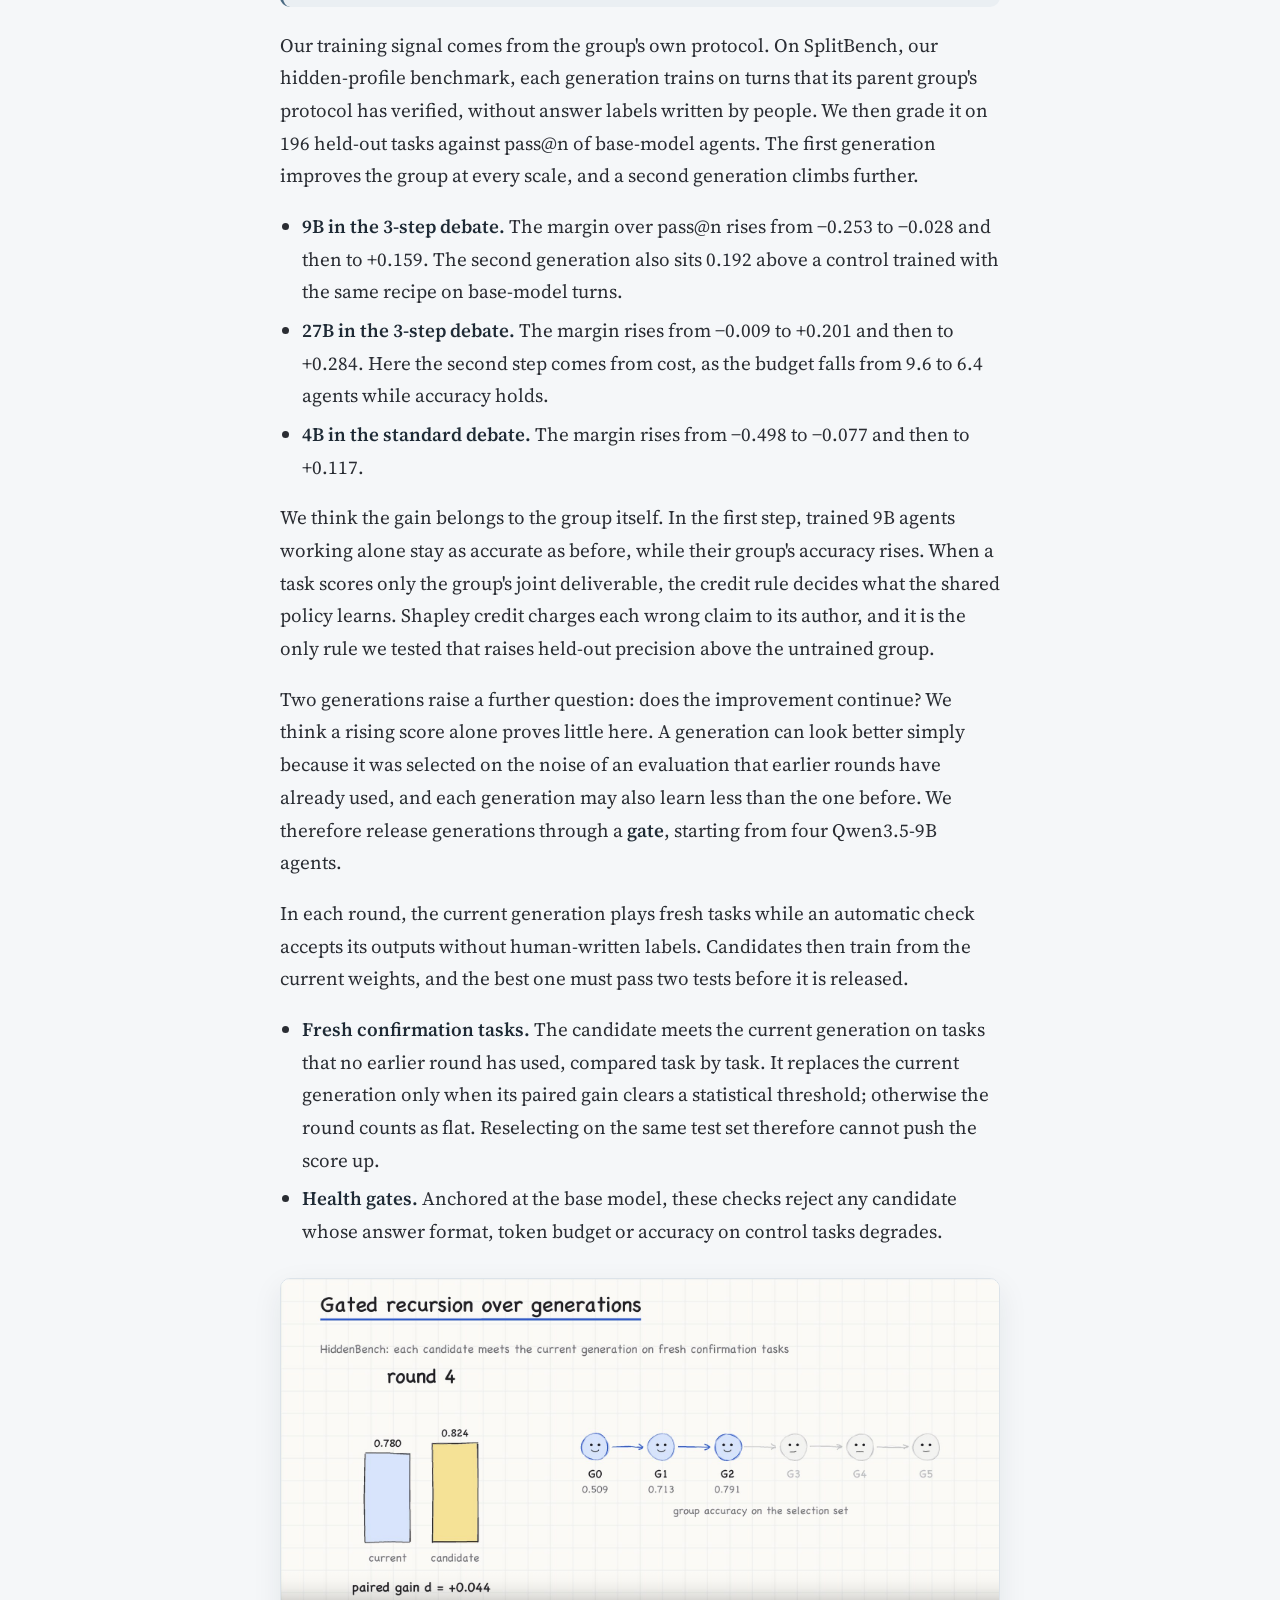
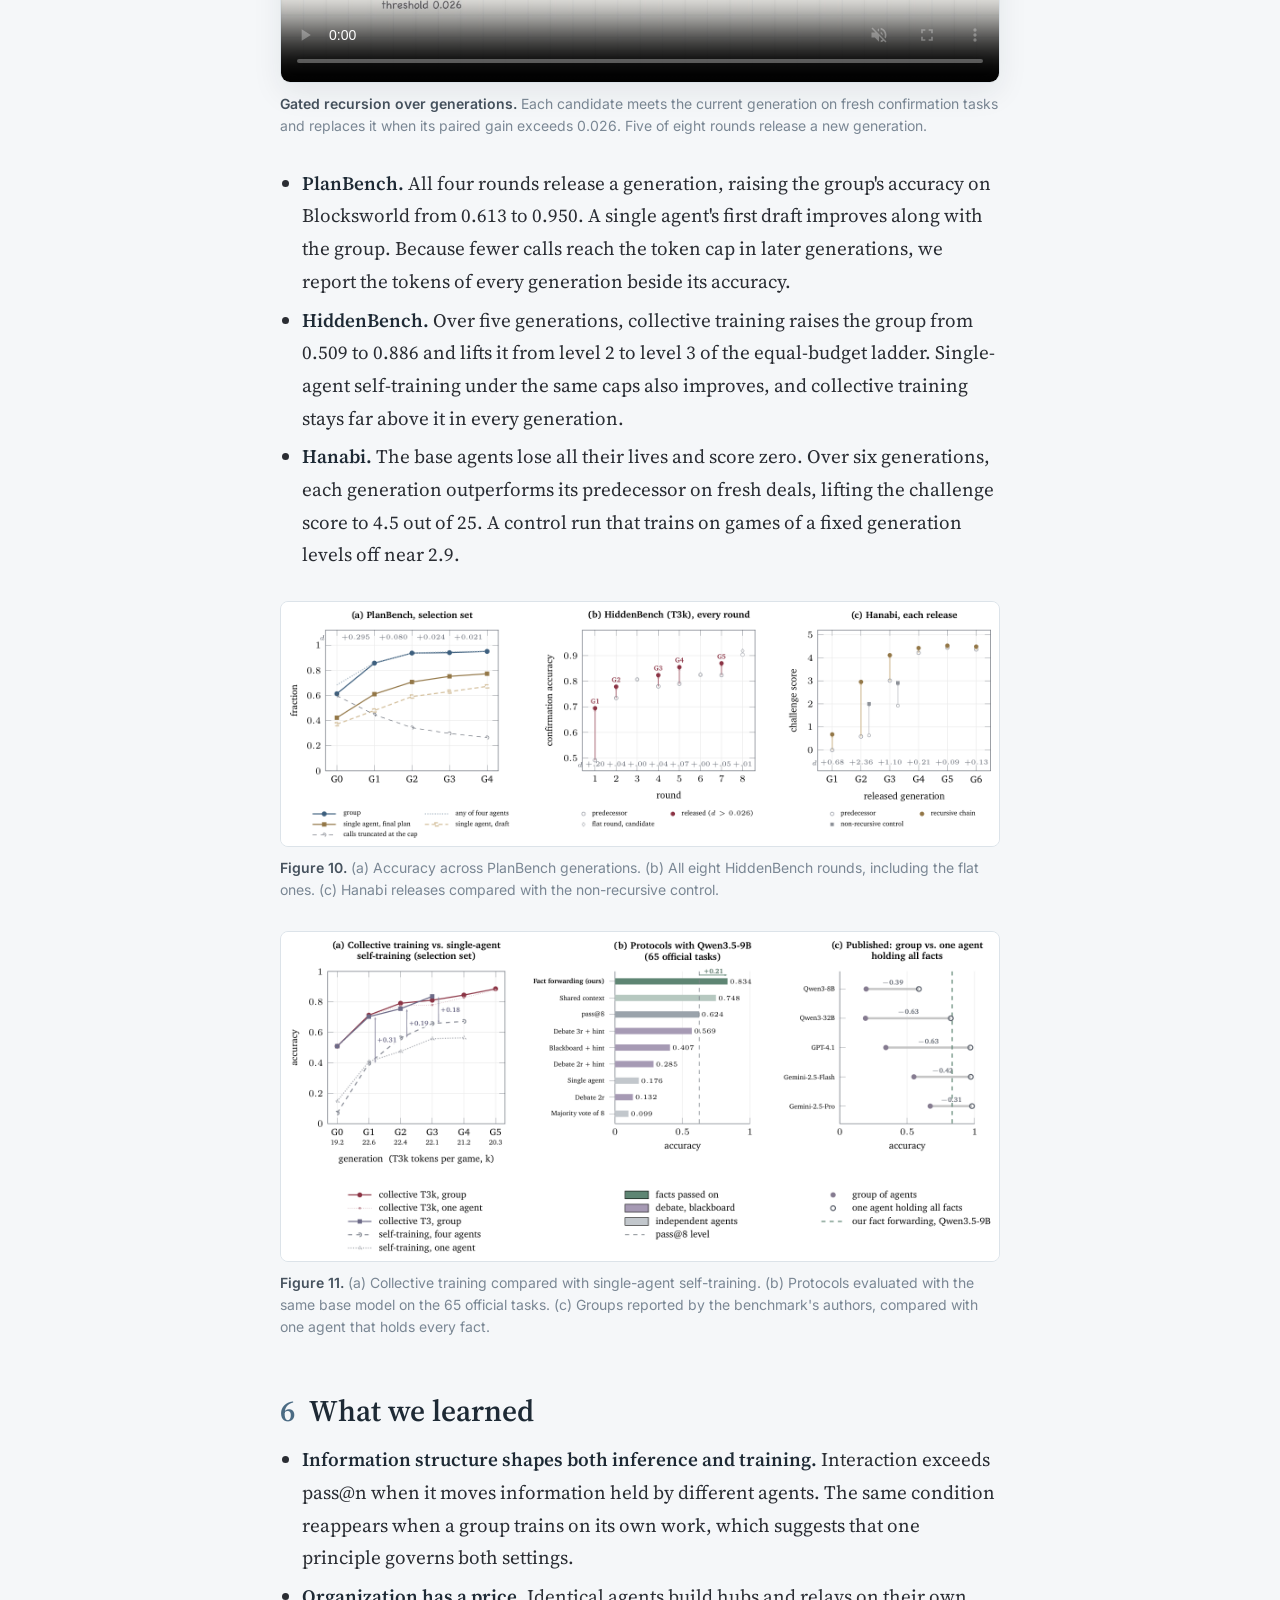
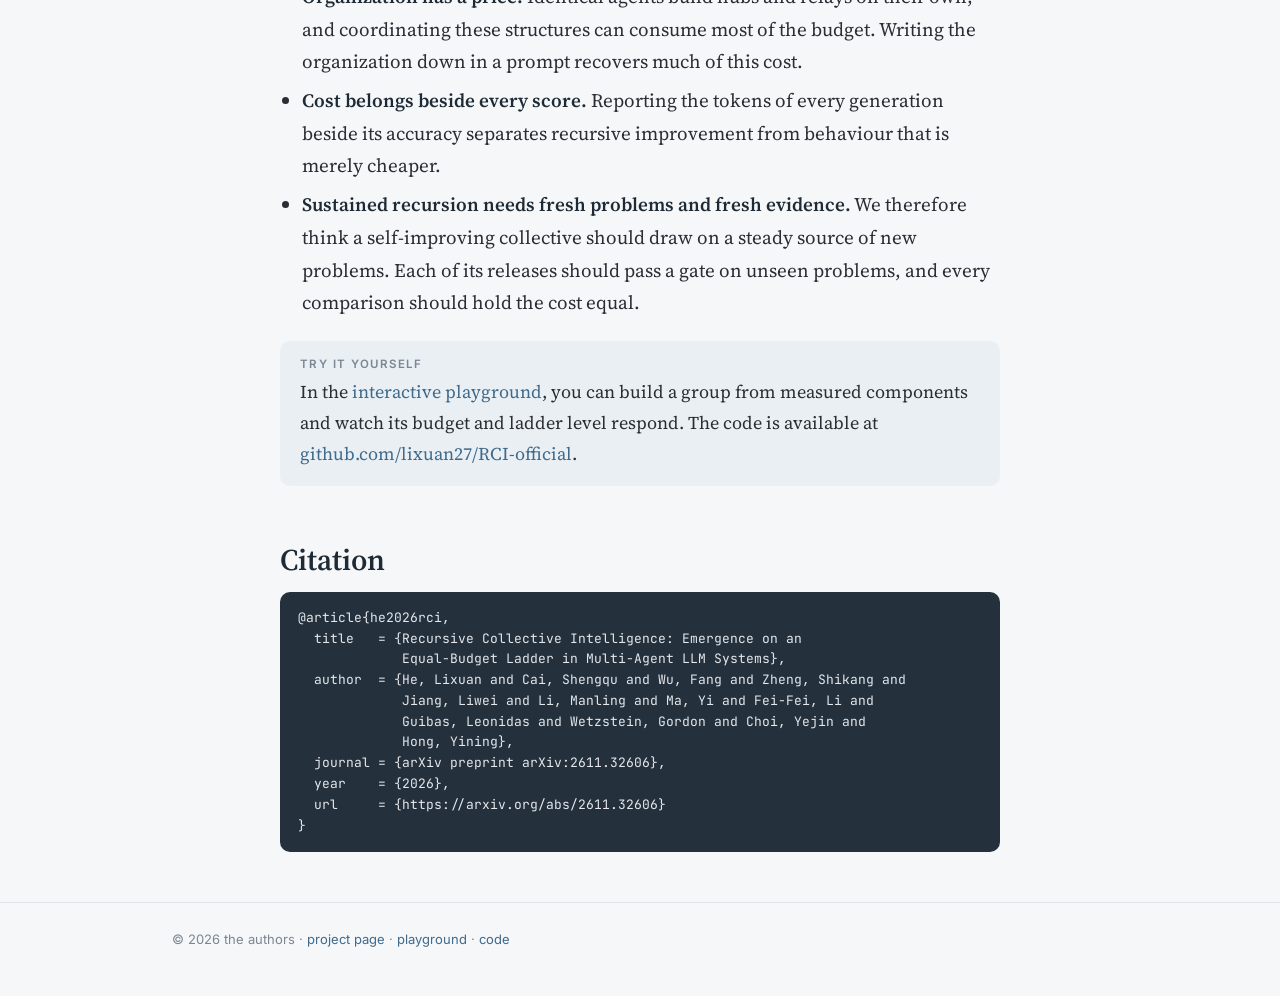
==== commit 9e4aac87: "Blog: explain why recursion needs a gate (selection on reused evaluations) and its two safeguards, f" ====
--- a/blog/index.html
+++ b/blog/index.html
@@ -146,7 +146,12 @@
     <li><b>4B in the standard debate.</b> The margin rises from −0.498 to −0.077 and then to +0.117.</li>
   </ul>
   <p>We think the gain belongs to the group itself. In the first step, trained 9B agents working alone stay as accurate as before, while their group's accuracy rises. When a task scores only the group's joint deliverable, the credit rule decides what the shared policy learns. Shapley credit charges each wrong claim to its author, and it is the only rule we tested that raises held-out precision above the untrained group.</p>
-  <p>Two generations raise a further question, namely whether the improvement continues. A longer sequence brings two risks: a noisy evaluation can release a generation that merely matches its predecessor, and each generation may learn less than the one before. We therefore release generations through a <b>gate</b>, starting from four Qwen3.5-9B agents. In each round, the current generation plays fresh tasks while an automatic check accepts outputs without human-written labels. Candidates then train from the current weights, and the best candidate replaces the current generation once it beats it on fresh confirmation tasks.</p>
+  <p>Two generations raise a further question: does the improvement continue? We think a rising score alone proves little here. A generation can look better simply because it was selected on the noise of an evaluation that earlier rounds have already used, and each generation may also learn less than the one before. We therefore release generations through a <b>gate</b>, starting from four Qwen3.5-9B agents.</p>
+  <p>In each round, the current generation plays fresh tasks while an automatic check accepts its outputs without human-written labels. Candidates then train from the current weights, and the best one must pass two tests before it is released.</p>
+  <ul>
+    <li><b>Fresh confirmation tasks.</b> The candidate meets the current generation on tasks that no earlier round has used, compared task by task. It replaces the current generation only when its paired gain clears a statistical threshold; otherwise the round counts as flat. Reselecting on the same test set therefore cannot push the score up.</li>
+    <li><b>Health gates.</b> Anchored at the base model, these checks reject any candidate whose answer format, token budget or accuracy on control tasks degrades.</li>
+  </ul>
 </article>
 <figure class="w">
   <div class="video"><video src="../video/recursion.mp4" poster="../video/recursion_poster.jpg" controls muted loop preload="metadata" playsinline></video></div>
